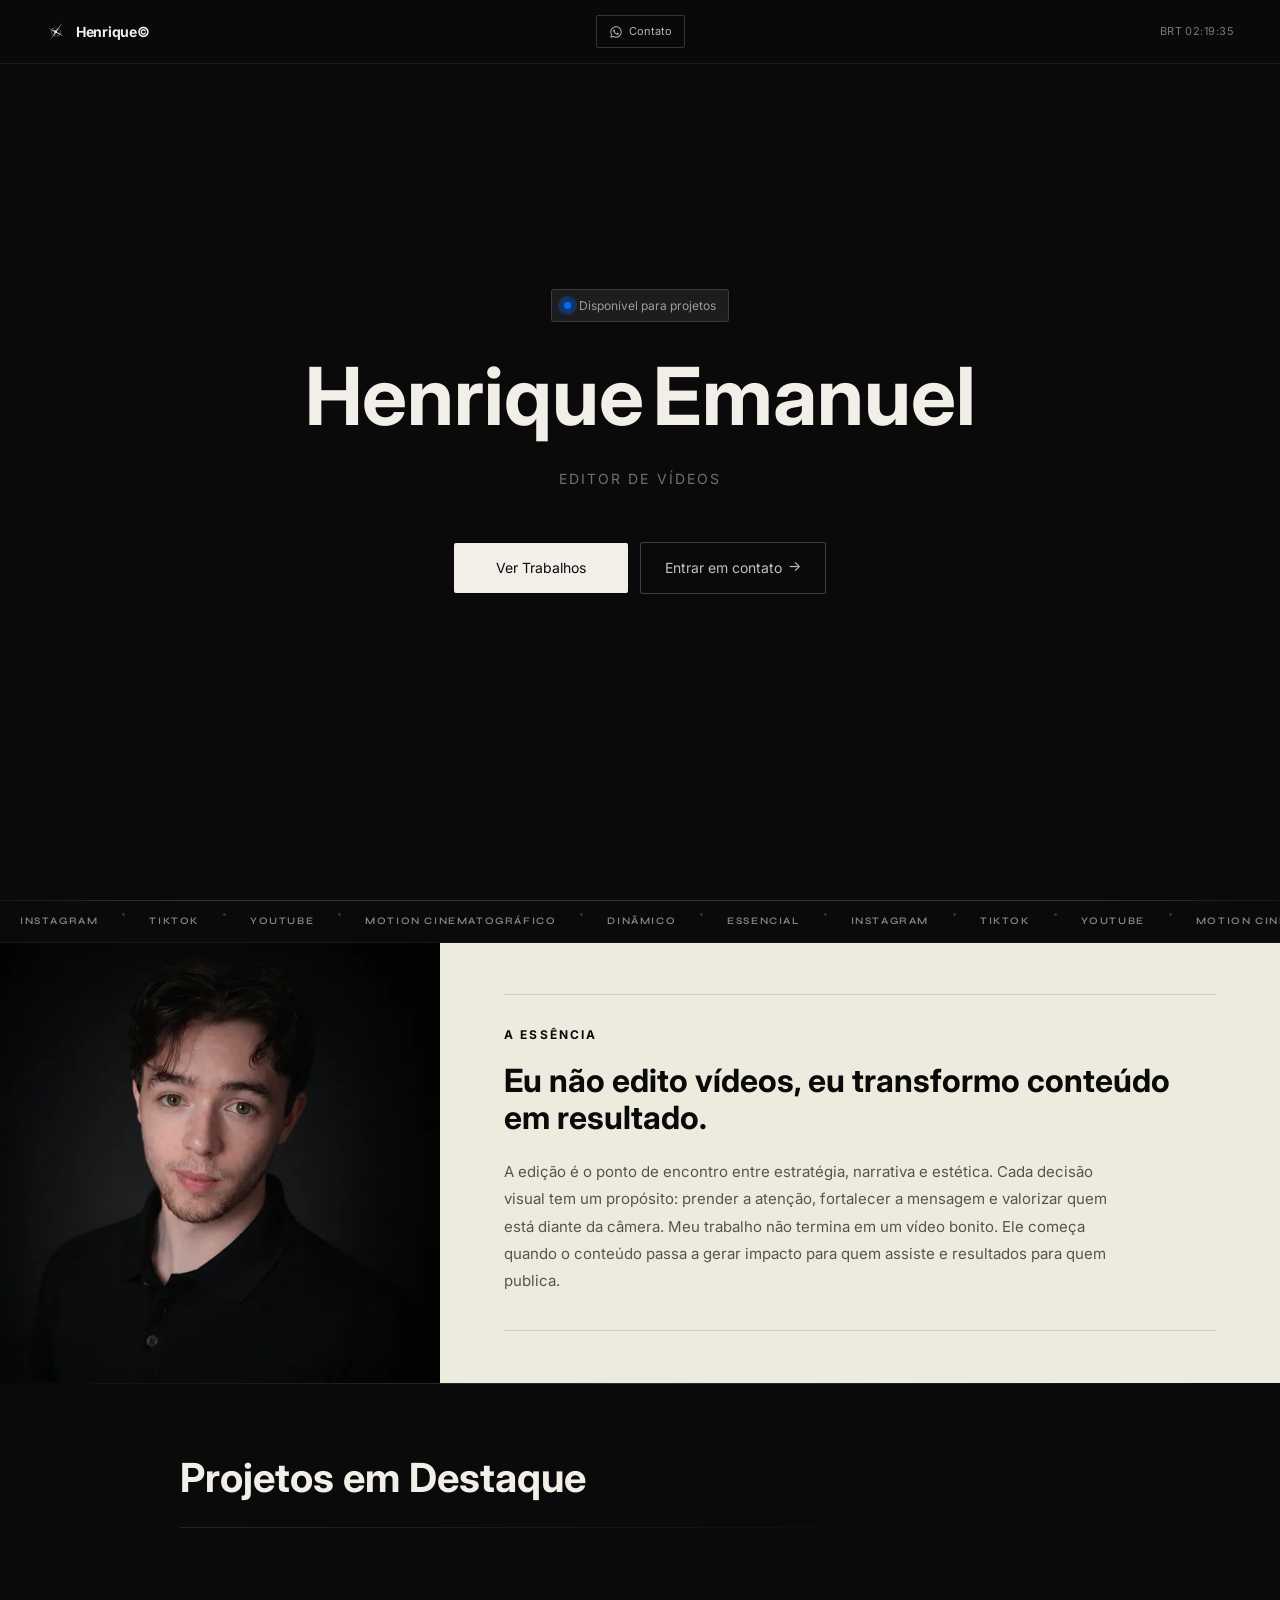
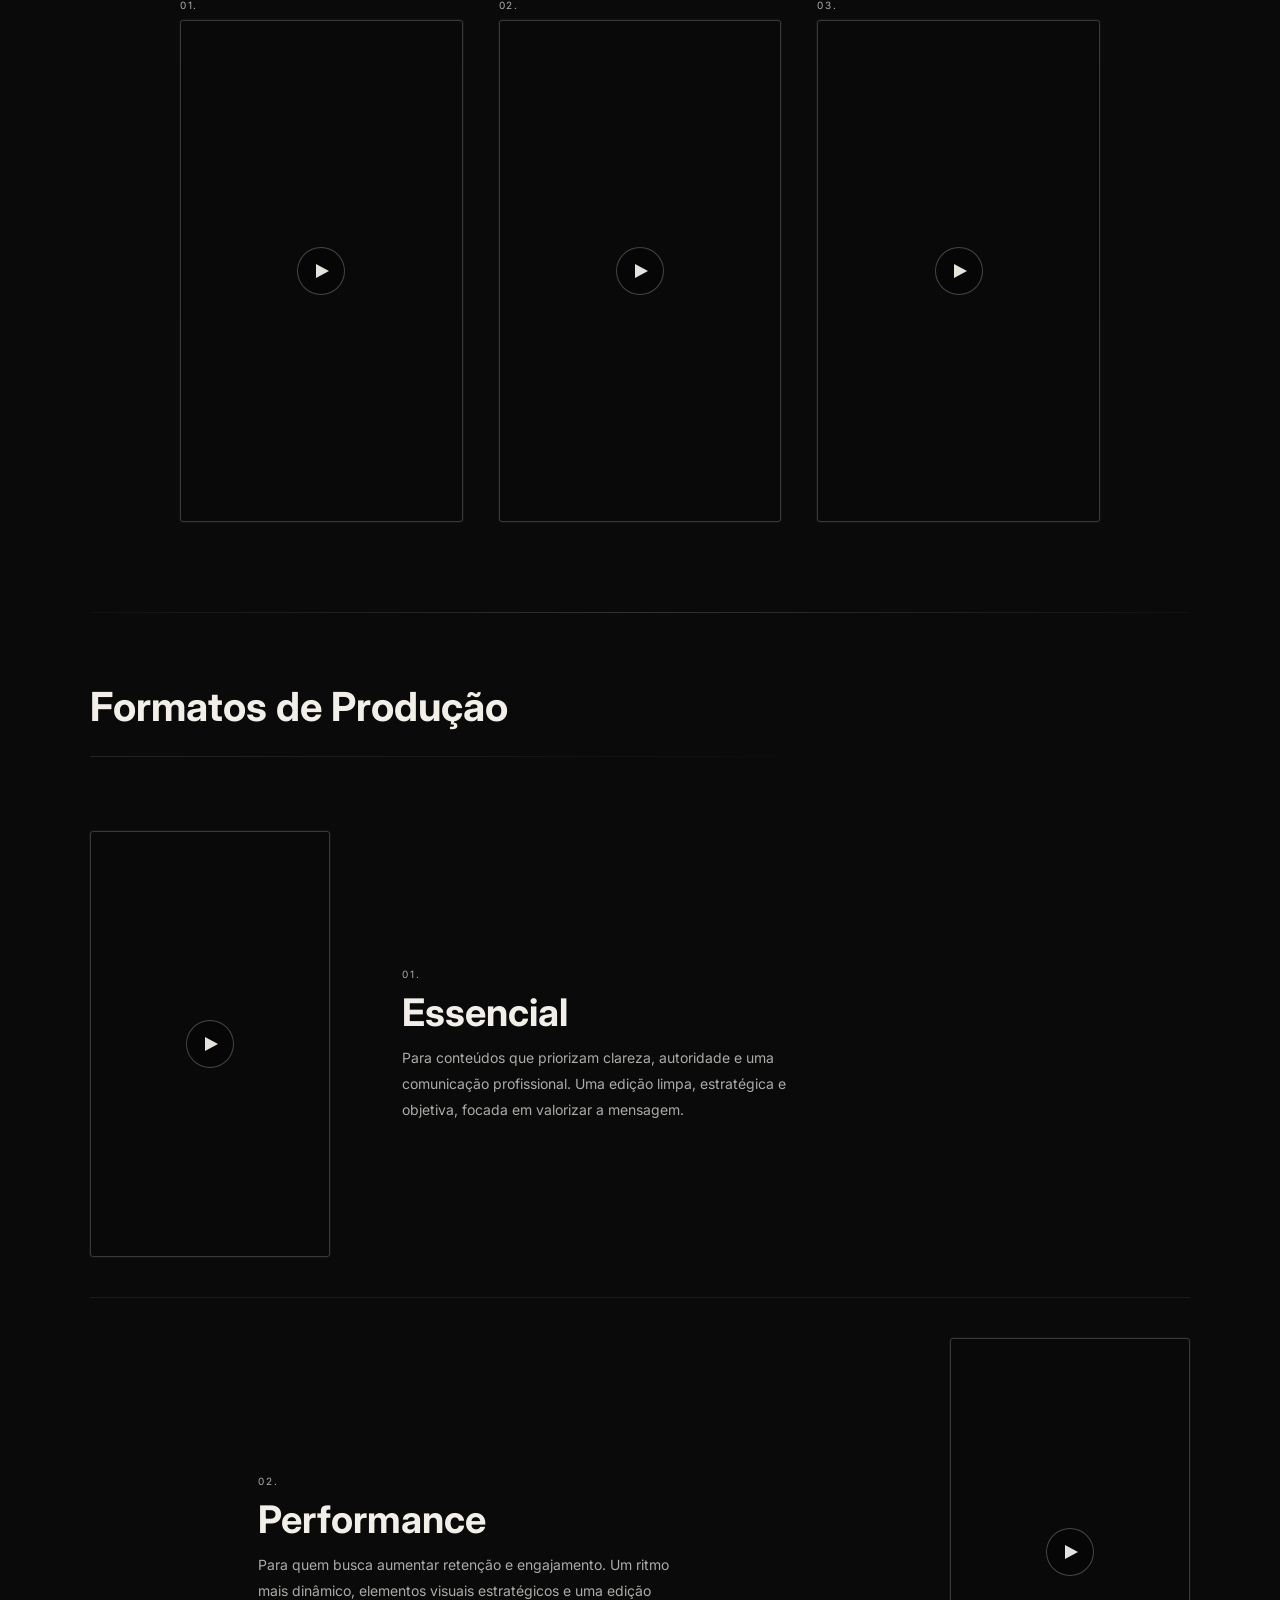
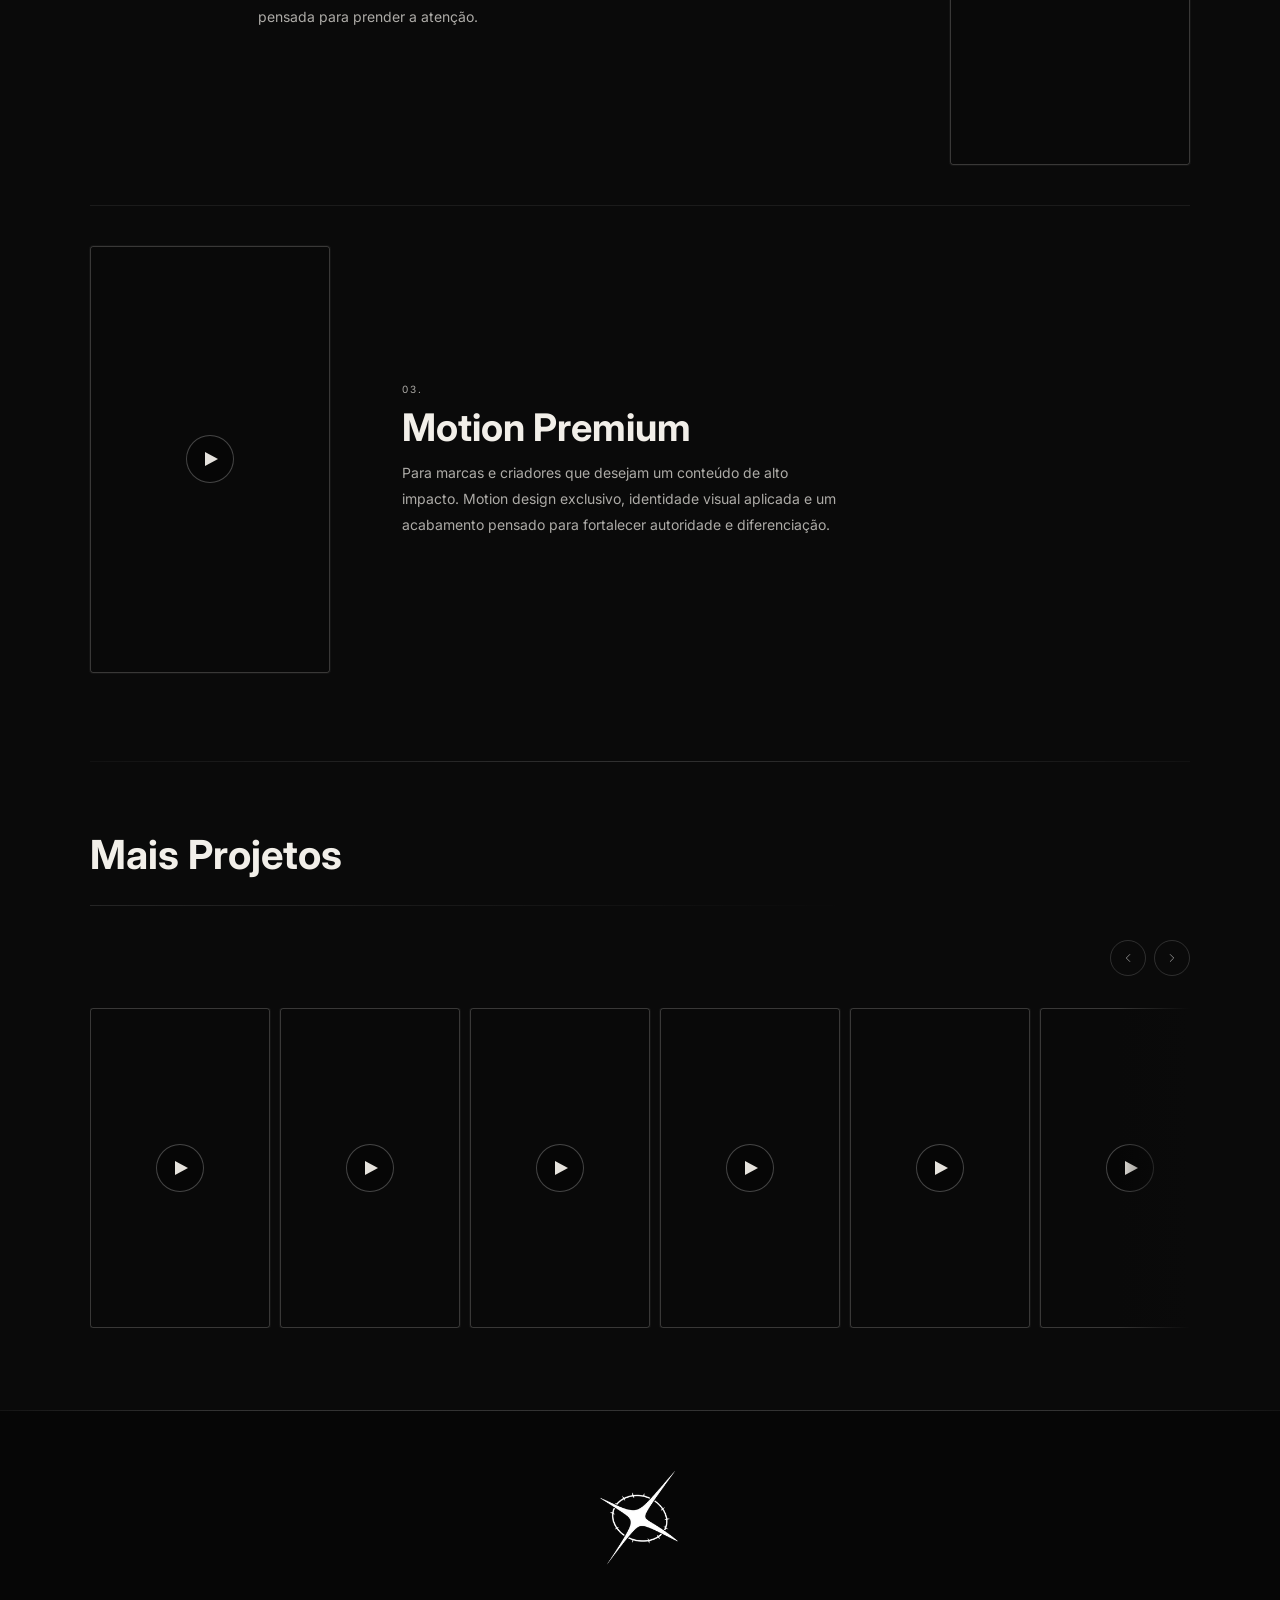
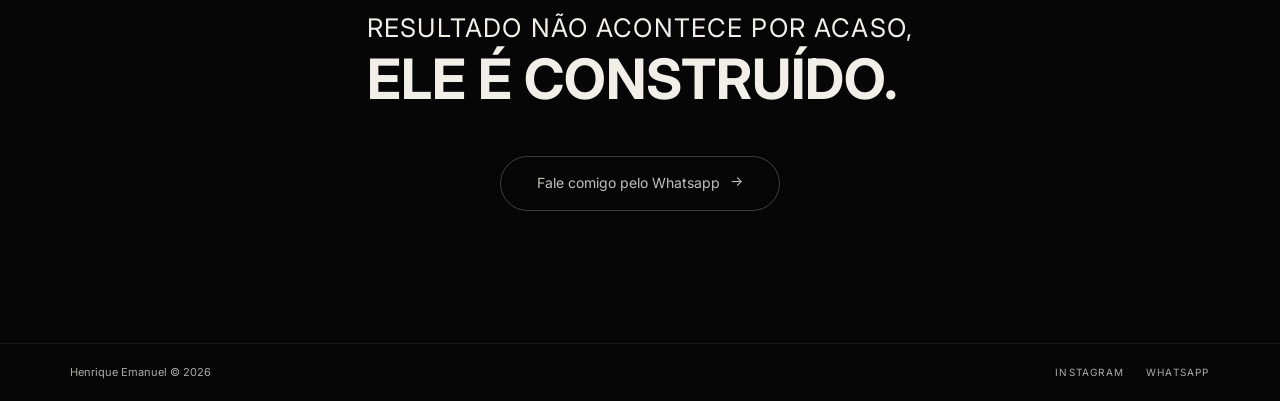
==== index.html @ c4b2e505 "Update index.html" ====
<!DOCTYPE html>
<html lang="pt-BR">
<head>
<meta charset="UTF-8">
<meta name="viewport" content="width=device-width, initial-scale=1.0">
<title>Henrique Emanuel — Editor de Vídeo</title>
<meta name="description" content="Portfólio de Henrique Emanuel, editor de vídeos. Projetos, formatos de produção e contato para edição estratégica de vídeos.">
<link rel="canonical" href="https://henriquemnl7.github.io/henriqueemanuel-/">
<meta property="og:type" content="website">
<meta property="og:title" content="Henrique Emanuel — Editor de Vídeos">
<meta property="og:description" content="Portfólio de Henrique Emanuel, editor de vídeos. Edição estratégica, narrativa e estética para transformar conteúdo em resultado.">
<meta property="og:url" content="https://henriquemnl7.github.io/henriqueemanuel-/">
<meta property="og:site_name" content="Henrique Emanuel">
<meta property="og:image" content="https://henriquemnl7.github.io/henriqueemanuel-/assets/og-image.png">
<meta property="og:image:width" content="1200">
<meta property="og:image:height" content="630">
<meta property="og:image:alt" content="Henrique Emanuel — Editor de vídeos">
<meta name="twitter:card" content="summary_large_image">
<meta name="twitter:title" content="Henrique Emanuel — Editor de Vídeos">
<meta name="twitter:description" content="Projetos, formatos de produção e contato com Henrique Emanuel, editor de vídeos.">
<meta name="twitter:image" content="https://henriquemnl7.github.io/henriqueemanuel-/assets/og-image.png">
<link rel="icon" href="assets/favicon.svg" type="image/svg+xml">
<script type="application/ld+json">
{
  "@context": "https://schema.org",
  "@type": "Person",
  "name": "Henrique Emanuel",
  "jobTitle": "Editor de vídeos",
  "url": "https://henriquemnl7.github.io/henriqueemanuel-/",
  "sameAs": ["https://www.instagram.com/henr7que.editor"],
  "knowsAbout": ["Edição de vídeo", "Vídeos para redes sociais", "Motion design"]
}
</script>
<link rel="preconnect" href="https://fonts.googleapis.com">
<link rel="preconnect" href="https://fonts.gstatic.com" crossorigin>
<link rel="preconnect" href="https://i.ytimg.com">
<link rel="preconnect" href="https://www.youtube-nocookie.com">
<link href="https://fonts.googleapis.com/css2?family=Syne:wght@400;600;700;800&family=Inter:wght@300;400;500;700&display=swap" rel="stylesheet">
<style>

/* RESET */
*, *::before, *::after { margin:0; padding:0; box-sizing:border-box; }
html { scroll-behavior:smooth; }
body {
  background: #0a0a0a;
  color: #f2efe9;
  font-family: 'Inter', sans-serif;
  font-size: 16px;
  line-height: 1.6;
  overflow-x: hidden;
  -webkit-font-smoothing: antialiased;
}

/* TOKENS */
:root {
  --black:   #0a0a0a;
  --black3:  #060606;
  --cream:   #edeade;
  --white:   #f2efe9;
  --gray:    #888880;
  --gray2:   #555550;
  --gray3:   #333330;
  --blue:    #006BFF;
  --max-w:   1100px;
  --px:      clamp(20px, 5.5vw, 80px);
  --py:      clamp(72px, 10vw, 120px);
}

/* TOPBAR */
.topbar {
  position: fixed;
  top: 0; left: 0; right: 0;
  z-index: 300;
  height: 64px;
  padding: 0 clamp(18px, 5.2vw, 46px);
  display: grid;
  grid-template-columns: minmax(0, 1fr) auto minmax(0, 1fr);
  align-items: center;
  background: rgba(10,10,10,0.88);
  backdrop-filter: blur(16px);
  -webkit-backdrop-filter: blur(16px);
  border-bottom: 0.5px solid rgba(255,255,255,0.07);
}

.topbar-logo {
  display: flex;
  align-items: center;
  grid-column: 1;
  justify-self: start;
  min-width: 0;
  gap: 10px;
  text-decoration: none;
}

.topbar-logo img {
  width: 20px; height: 20px;
  object-fit: contain;
  filter: brightness(0) invert(1);
  opacity: 0.85;
}

.topbar-name {
  font-family: 'Inter', sans-serif;
  font-weight: 700;
  font-size: 14px;
  line-height: 1;
  letter-spacing: -0.02em;
  color: #f2efe9;
}

.topbar-clock {
  font-family: 'Inter', sans-serif;
  grid-column: 3;
  justify-self: end;
  font-size: clamp(10px, 2.8vw, 11px);
  font-weight: 400;
  color: rgba(255,255,255,0.45);
  letter-spacing: 0.04em;
  white-space: nowrap;
}

.topbar-contact {
  display: flex;
  align-items: center;
  grid-column: 2;
  grid-row: 1;
  justify-self: center;
  gap: 6px;
  background: transparent;
  border: 0.5px solid rgba(255,255,255,0.18);
  border-radius: 2px;
  padding: 7px 12px;
  font-family: 'Inter', sans-serif;
  font-size: 11px;
  font-weight: 400;
  color: rgba(255,255,255,0.7);
  text-decoration: none;
  transition: border-color .2s, color .2s;
}
.topbar-contact:hover {
  border-color: rgba(255,255,255,0.45);
  color: #f2efe9;
}
.topbar-contact svg {
  width: 14px; height: 14px;
  fill: currentColor;
  flex-shrink: 0;
}

/* HERO */
.hero-sticky-wrapper {
  position: sticky;
  top: 0;
  z-index: 1;
  height: 100dvh;
  min-height: 100dvh;
  overflow: hidden;
}

.hero {
  width: 100%;
  height: 100%;
  min-height: 100dvh;
  background: var(--black);
  display: flex;
  align-items: center;
  justify-content: center;
  position: relative;
  overflow: hidden;
}

/* Foto hero — só desktop */
.hero-photo {
  position: absolute;
  top: 0; right: 0;
  width: 50%;
  height: 100%;
  object-fit: cover;
  object-position: top center;
  opacity: 0.2;
  mask-image:
    linear-gradient(to left, rgba(0,0,0,0.8) 0%, transparent 68%),
    linear-gradient(to bottom, rgba(0,0,0,1) 55%, transparent 100%);
  -webkit-mask-image:
    linear-gradient(to left, rgba(0,0,0,0.8) 0%, transparent 68%),
    linear-gradient(to bottom, rgba(0,0,0,1) 55%, transparent 100%);
  mask-composite: intersect;
  -webkit-mask-composite: destination-in;
  display: none;
}

.hero-inner {
  position: relative;
  z-index: 2;
  width: 100%;
  max-width: 900px;
  padding: 64px var(--px) clamp(56px, 9vh, 96px);
  display: flex;
  flex-direction: column;
  align-items: center;
  justify-content: center;
  text-align: center;
  transform: translateY(3vh);
}

/* Badge */
.hero-badge {
  display: inline-flex;
  align-items: center;
  justify-content: center;
  gap: 8px;
  background: rgba(255,255,255,0.08);
  border: 0.5px solid rgba(255,255,255,0.14);
  border-radius: 3px;
  padding: 6px 12px;
  font-family: 'Inter', sans-serif;
  font-size: 12px;
  font-weight: 400;
  color: rgba(255,255,255,0.56);
  letter-spacing: 0;
  margin-bottom: clamp(26px, 5.2vw, 36px);
  width: fit-content;
}

.badge-dot {
  position: relative;
  width: 7px; height: 7px;
  border-radius: 50%;
  background: var(--blue);
  box-shadow: 0 0 8px rgba(0,107,255,0.85);
  flex-shrink: 0;
}

.badge-dot::after {
  content: "";
  position: absolute;
  inset: -6px;
  border-radius: inherit;
  background: rgba(0,107,255,0.24);
  animation: badgePulse 1.8s ease-out infinite;
}

@keyframes badgePulse {
  0% { transform: scale(0.45); opacity: 0.95; }
  70% { transform: scale(1.55); opacity: 0; }
  100% { transform: scale(1.55); opacity: 0; }
}

/* Nome */
.hero-name {
  font-family: 'Inter', sans-serif;
  font-weight: 700;
  font-size: clamp(52px, 15.4vw, 92px);
  line-height: 0.93;
  letter-spacing: 0;
  word-spacing: -0.08em;
  color: #f2efe9;
  margin-bottom: clamp(24px, 4.8vw, 34px);
}

/* Cargo */
.hero-role {
  font-family: 'Inter', sans-serif;
  font-weight: 400;
  font-size: clamp(11px, 3vw, 14px);
  letter-spacing: 0.15em;
  text-transform: uppercase;
  color: rgba(255,255,255,0.42);
  margin-bottom: clamp(34px, 6.5vw, 52px);
}

/* Botões */
.hero-actions {
  display: flex;
  flex-direction: column;
  align-items: stretch;
  gap: 12px;
  width: 100%;
  max-width: 820px;
}

.btn-primary {
  display: flex;
  align-items: center;
  justify-content: center;
  background: #f2efe9;
  color: #0a0a0a;
  font-family: 'Inter', sans-serif;
  font-weight: 400;
  font-size: 14px;
  letter-spacing: 0;
  text-transform: none;
  padding: 14px 24px;
  border-radius: 2px;
  text-decoration: none;
  transition: opacity .2s;
  width: 100%;
  text-align: center;
}
.btn-primary:hover { opacity: 0.86; }

.btn-secondary {
  display: flex;
  align-items: center;
  justify-content: center;
  gap: 6px;
  background: transparent;
  color: rgba(255,255,255,0.75);
  font-family: 'Inter', sans-serif;
  font-weight: 400;
  font-size: 14px;
  letter-spacing: 0;
  text-transform: none;
  padding: 14px 24px;
  border-radius: 2px;
  border: 0.5px solid rgba(255,255,255,0.22);
  text-decoration: none;
  transition: border-color .2s, color .2s;
  width: 100%;
  text-align: center;
}
.btn-secondary:hover {
  border-color: rgba(255,255,255,0.5);
  color: #f2efe9;
}

.btn-secondary span {
  position: relative;
  top: -2px;
}

/* HERO SCROLL ANCHOR */
.hero-scroll-space {
  height: 0;
  background: var(--black);
  position: relative;
  z-index: 2;
}

/* TICKER */
.ticker-wrap {
  margin-top: 0;
  overflow: hidden;
  background: var(--black);
  border-top: 0;
  border-bottom: 0.5px solid rgba(255,255,255,0.06);
  padding: 13px 0;
  position: relative;
  z-index: 2;
}

.ticker-wrap::before {
  content: '';
  position: absolute;
  top: 0;
  left: 0;
  width: 100%;
  height: 1px;
  background: linear-gradient(
    to right,
    rgba(255,255,255,0.06),
    rgba(255,255,255,0.18) 16%,
    rgba(255,255,255,0.18) 84%,
    rgba(255,255,255,0.06)
  );
  pointer-events: none;
}

.ticker-track {
  display: flex;
  width: max-content;
  animation: ticker 26s linear infinite;
}

.ticker-item {
  font-family: 'Syne', sans-serif;
  font-size: 10px;
  font-weight: 600;
  letter-spacing: 0.16em;
  text-transform: uppercase;
  color: var(--gray);
  padding: 0 20px;
  white-space: nowrap;
}

.ticker-sep {
  display: inline-block;
  width: 3px; height: 3px;
  border-radius: 50%;
  background: var(--gray3);
  vertical-align: middle;
  margin: 0 4px;
}

@keyframes ticker {
  0%   { transform: translateX(0); }
  100% { transform: translateX(-50%); }
}

/* ESSENCIA */
.essencia {
  background: var(--cream);
  position: relative;
  z-index: 2;
  display: flex;
  flex-direction: column;
  padding-top: clamp(42px, 8vw, 68px);
}

/* Mobile: foto com padding lateral e topo */
.essencia-head {
  order: 1;
  padding: 0 clamp(24px, 6vw, 54px);
}

.essencia-photo-wrap {
  order: 2;
  padding: clamp(10px, 2.8vw, 18px) clamp(24px, 6vw, 54px) 0;
  aspect-ratio: 1.22 / 1;
  overflow: hidden;
  border-radius: 6px;
}

.essencia-photo-wrap img {
  width: 100%;
  height: 100%;
  object-fit: cover;
  object-position: top center;
  display: block;
  border-radius: 6px;
}

.essencia-text {
  order: 3;
  display: flex;
  flex-direction: column;
  padding: clamp(26px, 6vw, 42px) clamp(24px, 6vw, 54px) clamp(42px, 6vw, 68px);
}

.ess-divider {
  height: 0.5px;
  background: rgba(0,0,0,0.12);
  margin-bottom: clamp(20px, 4vw, 30px);
}

.ess-label {
  font-family: 'Inter', sans-serif;
  font-weight: 700;
  font-size: 12px;
  letter-spacing: 0.18em;
  text-transform: uppercase;
  color: var(--black);
  margin-bottom: clamp(12px, 2.4vw, 18px);
}

.ess-frase {
  font-family: 'Inter', sans-serif;
  font-weight: 700;
  font-size: clamp(17px, 4.35vw, 32px);
  line-height: 1.16;
  letter-spacing: 0;
  color: var(--black);
  margin-bottom: clamp(20px, 4vw, 30px);
  max-width: 690px;
}

.ess-frase span {
  display: inline;
  white-space: normal;
}

.ess-corpo {
  font-family: 'Inter', sans-serif;
  font-weight: 400;
  font-size: 15px;
  line-height: 1.82;
  color: #555550;
  margin-bottom: 0;
  max-width: 620px;
}

.ess-corpo + .ess-corpo {
  margin-top: 0.42em;
}

.ess-divider-bot {
  height: 0.5px;
  background: rgba(0,0,0,0.12);
  margin-top: clamp(26px, 5vw, 40px);
}

/* SECTION */
.section {
  padding: var(--py) var(--px);
  position: relative;
  z-index: 2;
}

.section-inner {
  max-width: var(--max-w);
  margin: 0 auto;
}

.sec-eyebrow {
  font-family: 'Inter', sans-serif;
  font-weight: 400;
  font-size: 10px;
  letter-spacing: 0.22em;
  text-transform: uppercase;
  color: var(--gray2);
  margin-bottom: 14px;
}

.sec-title {
  font-family: 'Syne', sans-serif;
  font-weight: 800;
  line-height: 0.96;
  letter-spacing: -0.03em;
  color: var(--white);
  font-size: clamp(36px, 7vw, 72px);
  margin-bottom: clamp(36px, 5vw, 56px);
}

/* SECTION */
.video-card {
  position: relative;
  aspect-ratio: 9/16;
  border-radius: 3px;
  overflow: hidden;
  cursor: pointer;
  background: transparent;
  display: block;
  border: 0;
  box-shadow: none;
}

.video-thumb {
  width: 100%; height: 100%;
  object-fit: cover;
  display: block;
  transition: transform 0.45s ease, opacity 0.3s ease;
}

.video-card:hover .video-thumb {
  transform: scale(1.04);
  opacity: 0.8;
}

.video-overlay {
  position: absolute;
  inset: 0;
  display: flex;
  align-items: center;
  justify-content: center;
  background: rgba(0,0,0,0.06);
  transition: background 0.3s;
}

.video-card:hover .video-overlay { background: rgba(0,0,0,0.2); }

.play-btn {
  width: 48px; height: 48px;
  border-radius: 50%;
  background: rgba(5,5,5,0.6);
  border: 0.5px solid rgba(255,255,255,0.25);
  display: flex;
  align-items: center;
  justify-content: center;
  transition: transform 0.22s, background 0.22s;
}

.video-card:hover .play-btn {
  transform: scale(1.1);
  background: rgba(5,5,5,0.9);
}

.play-tri {
  width: 0; height: 0;
  border-style: solid;
  border-width: 7px 0 7px 13px;
  border-color: transparent transparent transparent rgba(242,239,233,0.95);
  margin-left: 3px;
}

/* LIGHTBOX */
.lightbox {
  display: flex;
  position: fixed;
  inset: 0;
  background: rgba(4,4,4,0.97);
  z-index: 1000;
  align-items: center;
  justify-content: center;
  padding: clamp(52px, 8vh, 72px) 20px clamp(48px, 7vh, 64px);
  opacity: 0;
  pointer-events: none;
  overscroll-behavior: contain;
  transition: opacity 0.24s ease;
}
.lightbox.open {
  opacity: 1;
  pointer-events: auto;
}

.lb-open {
  position: fixed;
  width: 100%;
  overflow: hidden;
}

.lb-inner {
  position: relative;
  width: min(
    360px,
    calc(100vw - 40px),
    calc((100vh - 136px) * 0.5625)
  );
  max-width: 100%;
}

.lb-video {
  aspect-ratio: 9/16;
  border-radius: 3px;
  overflow: hidden;
  background: #0a0a0a;
}

.lb-video iframe {
  width: 100%; height: 100%;
  border: none; display: block;
}

.lb-close {
  position: absolute;
  top: -42px; right: 0;
  background: none; border: none;
  color: rgba(255,255,255,0.55);
  font-family: 'Syne', sans-serif;
  font-size: 10px; font-weight: 600;
  letter-spacing: 0.12em; text-transform: uppercase;
  cursor: pointer; padding: 8px 0;
  transition: color 0.2s;
}
.lb-close:hover { color: #f2efe9; }

.lb-sound {
  position: absolute;
  bottom: -38px; right: 0;
  background: none; border: none;
  color: rgba(255,255,255,0.45);
  font-family: 'Inter', sans-serif;
  font-size: 11px; font-weight: 400;
  cursor: pointer; padding: 6px 0;
  transition: color 0.2s;
}
.lb-sound:hover { color: #f2efe9; }

@media (min-width: 768px) {
  .lb-inner {
    width: min(
      420px,
      calc(100vw - 48px),
      calc((100vh - 150px) * 0.5625)
    );
  }
}

/* SECTION */
.dest-grid {
  display: flex;
  flex-direction: column;
  align-items: center;
  gap: clamp(46px, 12vw, 72px);
}

.portfolio-section {
  background: var(--black);
  padding-top: clamp(58px, 9vw, 104px);
  padding-bottom: clamp(86px, 13vw, 140px);
}

.portfolio-section .section-inner {
  max-width: min(100%, 920px);
}

.section-main-title,
.portfolio-title {
  font-family: 'Inter', sans-serif;
  font-weight: 700;
  font-size: clamp(26px, 6.6vw, 40px);
  line-height: 1.08;
  letter-spacing: 0;
  color: #f2efe9;
  margin-bottom: clamp(30px, 7vw, 50px);
}

.dest-item {
  width: min(78vw, 304px);
}

.dest-num {
  display: block;
  font-family: 'Inter', sans-serif;
  font-weight: 400;
  font-size: 10px;
  line-height: 1;
  letter-spacing: 0.16em;
  color: rgba(242,239,233,0.7);
  margin-bottom: 10px;
}

.dest-item .video-card {
  width: 100%;
}

#destaques .video-card,
#formatos .video-card,
#galeria .video-card {
  border: 0.5px solid rgba(242,239,233,0.2);
  box-shadow: 0 0 0 1px rgba(242,239,233,0.035);
}

.dest-item .video-card:focus-visible {
  outline: 1px solid rgba(242,239,233,0.72);
  outline-offset: 5px;
}

/* FORMATOS */
.fmt-list {
  display: flex;
  flex-direction: column;
}

.section-separator {
  height: 0.5px;
  background: rgba(255,255,255,0.22);
  margin-bottom: clamp(20px, 4vw, 30px);
}

#formatos {
  padding-top: clamp(48px, 8vw, 88px);
}

#formatos .section-separator {
  margin-bottom: clamp(16px, 3vw, 26px);
}

.fmt-item {
  display: flex;
  flex-direction: column;
  align-items: center;
  gap: 24px;
  padding: clamp(32px, 5vw, 56px) 0;
  border-bottom: 0.5px solid rgba(255,255,255,0.07);
}
.fmt-item:last-child { border-bottom: none; }

.fmt-vid { width: 100%; max-width: 200px; }

.fmt-info {
  width: 100%;
  max-width: 620px;
  text-align: left;
}

.fmt-num {
  font-family: 'Inter', sans-serif;
  font-weight: 400;
  font-size: 10px;
  letter-spacing: 0.18em;
  color: rgba(242,239,233,0.7);
  margin-bottom: 10px;
}

.fmt-nome {
  font-family: 'Inter', sans-serif;
  font-weight: 700;
  font-size: clamp(22px, 4.5vw, 38px);
  line-height: 1.08;
  letter-spacing: 0;
  color: #f2efe9;
  margin-bottom: 12px;
}

.fmt-desc {
  font-family: 'Inter', sans-serif;
  font-weight: 400;
  font-size: 14px;
  line-height: 1.85;
  color: rgba(242,239,233,0.7);
  max-width: 440px;
  margin: 0;
}

/* GALERIA */
.gal-header {
  display: flex;
  align-items: flex-end;
  justify-content: space-between;
  margin-bottom: clamp(24px, 3.5vw, 40px);
}

.gal-nav { display: flex; gap: 8px; }

.gal-arr {
  width: 36px; height: 36px;
  border-radius: 50%;
  border: 0.5px solid rgba(255,255,255,0.15);
  background: transparent;
  display: flex; align-items: center; justify-content: center;
  cursor: pointer;
  transition: border-color .2s, background .2s;
}
.gal-arr:hover {
  border-color: rgba(255,255,255,0.4);
  background: rgba(255,255,255,0.04);
}
.gal-arr svg {
  width: 14px; height: 14px;
  stroke: rgba(255,255,255,0.55);
  fill: none; stroke-width: 1.5;
  stroke-linecap: round; stroke-linejoin: round;
  transition: stroke .2s;
}
.gal-arr:hover svg { stroke: rgba(255,255,255,0.9); }

.gal-viewport {
  overflow-x: auto;
  overflow-y: hidden;
  position: relative;
  cursor: grab;
  scroll-snap-type: x mandatory;
  -webkit-overflow-scrolling: touch;
  scrollbar-width: none;
}
.gal-viewport::-webkit-scrollbar { display: none; }
.gal-viewport:active { cursor: grabbing; }

.gal-viewport::after {
  content: '';
  position: absolute;
  right: 0; top: 0; bottom: 0;
  width: 72px;
  background: linear-gradient(to right, transparent, var(--black));
  pointer-events: none;
  z-index: 2;
}

.gal-track {
  display: flex;
  gap: 10px;
  width: max-content;
}

.gal-card {
  flex-shrink: 0;
  width: clamp(120px, 26vw, 180px);
  scroll-snap-align: start;
}

#galeria {
  padding-bottom: clamp(46px, 7vw, 82px);
}

/* CTA FINAL */
.cta-section {
  background: var(--black3);
  padding: clamp(42px, 7vw, 110px) var(--px) clamp(86px, 11vw, 132px);
  display: flex;
  flex-direction: column;
  align-items: center;
  text-align: center;
  position: relative;
  z-index: 2;
  overflow: hidden;
  isolation: isolate;
}

.cta-section::before {
  content: '';
  width: min(100%, 820px);
  height: 0.5px;
  background: rgba(255,255,255,0.18);
  margin-bottom: clamp(38px, 7vw, 64px);
  flex-shrink: 0;
}

.cta-logo {
  width: clamp(78px, 18vw, 104px);
  height: clamp(78px, 18vw, 104px);
  object-fit: contain;
  filter: brightness(0) invert(1);
  opacity: 1;
  margin-bottom: clamp(24px, 4.5vw, 38px);
  position: relative;
  z-index: 1;
}

.cta-frase {
  position: relative;
  z-index: 1;
  width: min(100%, 860px);
  margin-bottom: clamp(38px, 5.6vw, 56px);
  display: flex;
  flex-direction: column;
  align-items: center;
  gap: clamp(6px, 1vw, 10px);
}

.cta-line1 {
  font-family: 'Inter', sans-serif;
  font-weight: 400;
  font-size: clamp(12px, 3.25vw, 31px);
  line-height: 1.2;
  letter-spacing: 0.045em;
  text-transform: uppercase;
  color: #f2efe9;
  display: block;
  max-width: 1040px;
}

.cta-line2 {
  font-family: 'Inter', sans-serif;
  font-weight: 700;
  font-size: clamp(28px, 7.1vw, 78px);
  line-height: 0.98;
  letter-spacing: 0;
  text-transform: uppercase;
  color: #f2efe9;
  display: block;
  white-space: nowrap;
}

.cta-line2 span {
  display: inline;
}

.cta-btn {
  display: inline-flex;
  align-items: center;
  gap: 10px;
  background: transparent;
  color: rgba(242,239,233,0.8);
  border: 0.5px solid rgba(255,255,255,0.22);
  border-radius: 100px;
  padding: 15px 36px;
  font-family: 'Inter', sans-serif;
  font-weight: 400;
  font-size: 14px;
  letter-spacing: 0;
  text-transform: none;
  text-decoration: none;
  position: relative; z-index: 1;
  transition: background .22s, border-color .22s, color .22s;
}

.cta-btn-arrow {
  display: inline-block;
  position: relative;
  top: -2px;
}

.cta-btn:hover {
  background: rgba(255,255,255,0.05);
  border-color: rgba(255,255,255,0.45);
  color: #f2efe9;
}


/* RODAPE */
.rodape {
  background: var(--black);
  border-top: 0.5px solid rgba(255,255,255,0.06);
  padding: 20px var(--px);
  display: flex;
  align-items: center;
  justify-content: space-between;
  flex-wrap: wrap;
  gap: 12px;
  position: relative;
  z-index: 2;
}

.rodape-nome {
  font-family: 'Inter', sans-serif;
  font-size: 11px;
  font-weight: 400;
  color: var(--gray3);
}

.rodape-links {
  display: flex;
  gap: 22px;
}

.rodape-links a {
  font-family: 'Syne', sans-serif;
  font-size: 10px;
  font-weight: 600;
  letter-spacing: 0.12em;
  text-transform: uppercase;
  color: var(--gray3);
  text-decoration: none;
  transition: color .2s;
}
.rodape-links a:hover { color: var(--white); }

/* FADE-UP */
.fade-up {
  opacity: 0;
  transform: translateY(20px);
  transition: opacity 0.65s ease, transform 0.65s ease;
}
.fade-up.visible { opacity: 1; transform: translateY(0); }

/* ENTRADA INICIAL */
.page-loading .hero-badge,
.page-loading .hero-name,
.page-loading .hero-role,
.page-loading .hero-actions {
  opacity: 0;
  transform: translateY(24px);
}

.page-ready .hero-badge,
.page-ready .hero-name,
.page-ready .hero-role,
.page-ready .hero-actions {
  opacity: 1;
  transform: translateY(0);
  transition:
    opacity 0.9s cubic-bezier(0.22, 1, 0.36, 1),
    transform 0.9s cubic-bezier(0.22, 1, 0.36, 1);
}

.page-ready .hero-badge { transition-delay: 0s; }
.page-ready .hero-name { transition-delay: 0.12s; }
.page-ready .hero-role { transition-delay: 0.24s; }
.page-ready .hero-actions { transition-delay: 0.36s; }

.intro-playing.page-ready .hero-badge,
.intro-playing.page-ready .hero-name,
.intro-playing.page-ready .hero-role,
.intro-playing.page-ready .hero-actions {
  animation: introRise 0.9s cubic-bezier(0.22, 1, 0.36, 1) both;
}

.intro-playing.page-ready .hero-badge { animation-delay: 0s; }
.intro-playing.page-ready .hero-name { animation-delay: 0.12s; }
.intro-playing.page-ready .hero-role { animation-delay: 0.24s; }
.intro-playing.page-ready .hero-actions { animation-delay: 0.36s; }

@keyframes introRise {
  from {
    opacity: 0;
    transform: translateY(24px);
  }

  to {
    opacity: 1;
    transform: translateY(0);
  }
}

@media (prefers-reduced-motion: reduce) {
  .fade-up,
  .page-loading .hero-badge,
  .page-loading .hero-name,
  .page-loading .hero-role,
  .page-loading .hero-actions,
  .page-ready .hero-badge,
  .page-ready .hero-name,
  .page-ready .hero-role,
  .page-ready .hero-actions {
    animation: none;
    opacity: 1;
    transform: none;
    transition: none;
  }
}

/* SECTION */
@media (min-width: 768px) {
  /* Hero */
  .hero-photo { display: block; }
  .hero { align-items: flex-end; }
  .hero-inner {
    align-items: flex-start;
    text-align: left;
    max-width: var(--max-w);
    padding: 52px var(--px) clamp(64px, 12vh, 120px);
    transform: none;
  }
  .hero-actions { flex-direction: row; }
  .btn-primary, .btn-secondary { width: auto; }

  /* Essência 50/50 */
  .essencia {
    display: grid;
    grid-template-columns: 420px 1fr;
    grid-template-rows: auto 1fr;
    align-items: stretch;
    min-height: 600px;
    padding-top: 0;
  }

  .essencia-head {
    grid-column: 2;
    grid-row: 1;
    padding: clamp(48px, 6vw, 72px) clamp(44px, 5vw, 68px) 0;
  }

  .essencia-photo-wrap {
    padding: 0;
    grid-column: 1;
    grid-row: 1 / span 2;
    height: 100%;
    aspect-ratio: unset;
    border-radius: 0;
  }

  .essencia-photo-wrap img {
    width: 100%;
    height: 100%;
    aspect-ratio: unset;
    object-fit: cover;
    border-radius: 0;
  }

  .essencia-text {
    grid-column: 2;
    grid-row: 2;
    display: flex;
    flex-direction: column;
    justify-content: start;
    padding: clamp(24px, 3vw, 36px) clamp(44px, 5vw, 68px) clamp(48px, 6vw, 72px);
  }

  /* Destaques */
  .dest-grid {
    display: grid;
    grid-template-columns: repeat(3, 1fr);
    align-items: start;
    gap: clamp(24px, 3vw, 36px);
  }
  .dest-item {
    width: 100%;
  }

  /* Formatos */
  .fmt-item {
    flex-direction: row;
    align-items: center;
    gap: clamp(40px, 6vw, 72px);
  }
  .fmt-item.rev { flex-direction: row-reverse; }
  .fmt-vid {
    width: clamp(160px, 20vw, 240px);
    max-width: none;
    flex-shrink: 0;
  }
  .fmt-info { text-align: left; }
  .fmt-desc { margin: 0; }
}

@media (min-width: 1024px) {
  .essencia { grid-template-columns: 460px 1fr; }
}


/* SECTION */
.hero-photo { display: none !important; }

@media (min-width: 768px) {
  .hero {
    justify-content: center !important;
    align-items: center !important;
  }

  .hero-inner {
    max-width: min(100%, 1280px) !important;
    align-items: center !important;
    text-align: center !important;
    margin: 0 auto !important;
    padding: 64px var(--px) clamp(56px, 9vh, 96px) !important;
    transform: none !important;
  }

  .hero-name {
    font-size: clamp(66px, 6.25vw, 112px) !important;
    line-height: 0.95 !important;
    letter-spacing: 0 !important;
    word-spacing: -0.1em !important;
    white-space: nowrap !important;
  }

  .hero-name br { display: none !important; }
  .hero-role { text-align: center !important; }

  .hero-actions {
    flex-direction: row !important;
    justify-content: center !important;
    align-items: center !important;
    width: auto !important;
    max-width: none !important;
  }

  .btn-primary,
  .btn-secondary {
    width: auto !important;
    min-width: 174px;
  }

  .essencia {
    min-height: auto !important;
    grid-template-columns: 440px 1fr !important;
  }

  .essencia-head {
    padding: clamp(34px, 4vw, 52px) clamp(40px, 5vw, 64px) 0 !important;
  }

  .essencia-text {
    padding: clamp(10px, 1.4vw, 18px) clamp(40px, 5vw, 64px) clamp(38px, 4vw, 58px) !important;
    justify-content: flex-start !important;
  }

  .ess-label {
    margin-bottom: 0 !important;
  }

  .ess-frase { margin-bottom: clamp(16px, 2vw, 22px) !important; }
  .ess-divider-bot { margin-top: clamp(24px, 3vw, 36px) !important; }
}

@media (max-width: 767px) {
  .cta-line1 { font-size: clamp(11px, 3.05vw, 14px) !important; }
  .cta-line2 { font-size: clamp(30px, 8.7vw, 40px) !important; }
}

/* SISTEMA VISUAL FINAL */
.section-switch-line {
  width: 100%;
  height: 1px;
  background: linear-gradient(
    to right,
    rgba(255,255,255,0.03),
    rgba(255,255,255,0.16),
    rgba(255,255,255,0.03)
  );
  margin-bottom: clamp(40px, 5.4vw, 72px) !important;
  flex-shrink: 0;
}

.section-title-line {
  width: min(100%, 760px);
  height: 1px;
  margin-top: clamp(20px, 2.4vw, 28px) !important;
  background: linear-gradient(
    to right,
    rgba(255,255,255,0.11),
    rgba(255,255,255,0.055),
    rgba(255,255,255,0)
  );
}

.section-heading-block {
  margin-bottom: clamp(44px, 5.8vw, 72px) !important;
}

.section-heading-block .section-main-title,
.section-heading-block .portfolio-title {
  margin-bottom: 0;
}

.section-boundary {
  background: var(--black);
  padding: 0 var(--px);
}

.section-boundary .section-inner {
  max-width: var(--max-w);
}

.section-boundary .section-switch-line {
  margin-bottom: 0 !important;
}

.portfolio-section {
  padding-top: clamp(42px, 5.6vw, 76px) !important;
  padding-bottom: clamp(58px, 7vw, 90px) !important;
  background: var(--black) !important;
}

#formatos,
#galeria {
  padding-top: clamp(42px, 5.6vw, 76px) !important;
  background: var(--black) !important;
}

#formatos {
  padding-bottom: clamp(42px, 5vw, 64px) !important;
}

#formatos .section-heading-block {
  margin-bottom: clamp(30px, 4.2vw, 50px) !important;
}

#formatos .fmt-item {
  padding-top: clamp(24px, 3.8vw, 40px) !important;
  padding-bottom: clamp(24px, 3.8vw, 40px) !important;
}

#formatos .fmt-item:first-child {
  padding-top: clamp(10px, 2vw, 24px) !important;
}

#formatos .fmt-item:last-child {
  padding-bottom: clamp(10px, 2vw, 24px) !important;
}

#galeria {
  padding-bottom: clamp(62px, 6.4vw, 92px) !important;
  background: var(--black) !important;
  position: relative;
  z-index: 3;
  overflow: hidden;
}

.gal-title-block {
  flex: 1;
  min-width: 0;
}

.gal-header {
  margin-bottom: clamp(70px, 8vw, 112px) !important;
}

.gal-nav {
  align-self: flex-end;
  margin-bottom: clamp(14px, 2vw, 22px);
  transform: translateY(calc(100% + clamp(30px, 4.8vw, 56px)));
  position: relative;
  z-index: 4;
}

.gal-title-block .section-title-line {
  width: min(100%, 760px);
}

.cta-switch-wrap {
  background: var(--black3);
  padding: 0;
  position: relative;
  z-index: 3;
}

.cta-switch-wrap .section-switch-line {
  display: block;
  width: 100%;
  max-width: none;
  height: 1px;
  margin: 0 !important;
  opacity: 1;
  background: linear-gradient(
    to right,
    rgba(255,255,255,0.06),
    rgba(255,255,255,0.18) 16%,
    rgba(255,255,255,0.18) 84%,
    rgba(255,255,255,0.06)
  );
}

.cta-section {
  padding-top: clamp(30px, 4.2vw, 52px) !important;
  background: var(--black3);
}

.hero,
.ticker-wrap,
.section-boundary {
  background: var(--black);
}

.rodape {
  background: var(--black3);
}

.essencia {
  background: var(--cream);
}

.cta-section::before {
  display: none;
}

.cta-logo {
  width: clamp(88px, 14vw, 112px);
  height: clamp(88px, 14vw, 112px);
}

.cta-frase {
  width: max-content !important;
  max-width: calc(100vw - (var(--px) * 2)) !important;
  margin-bottom: clamp(34px, 5vw, 50px) !important;
  display: inline-grid !important;
  justify-items: stretch !important;
  align-items: start !important;
  gap: clamp(4px, 0.8vw, 8px) !important;
  text-align: left !important;
}

.cta-line1 {
  font-size: clamp(12px, 2vw, 29px) !important;
  white-space: nowrap !important;
  width: 100% !important;
  text-align: justify !important;
  text-align-last: justify !important;
}

.cta-line2 {
  font-size: clamp(28px, 4.35vw, 62px) !important;
  white-space: nowrap !important;
  width: 100% !important;
  text-align: left !important;
}

.rodape-nome,
.rodape-links a {
  font-family: 'Inter', sans-serif;
  font-weight: 400;
  color: rgba(242,239,233,0.7);
}

@media (max-width: 767px) {
  .hero-name {
    display: flex !important;
    flex-direction: column;
    align-items: flex-start;
    width: max-content !important;
    max-width: calc(100vw - (var(--px) * 2)) !important;
    margin-left: auto;
    margin-right: auto;
    text-align: left !important;
  }

  .hero-name-line {
    display: block;
    width: max-content;
    transform-origin: left center;
  }

  .hero-name-line-top {
    letter-spacing: 0;
    transform: scaleX(var(--hero-name-top-scale, 1));
  }

  .hero-name-line-bottom {
    letter-spacing: 0;
    transform: scaleX(var(--hero-name-bottom-scale, 1));
  }

  .hero-name br { display: none !important; }

  .section-title-line,
  .section-switch-line {
    width: 100%;
  }

  .section-switch-line {
    margin-bottom: clamp(32px, 9vw, 46px) !important;
  }

  .cta-switch-wrap .section-switch-line {
    margin-bottom: 0 !important;
  }

  .section-heading-block {
    margin-bottom: clamp(38px, 10vw, 56px) !important;
  }

  .gal-header {
    margin-bottom: clamp(52px, 14vw, 74px) !important;
  }

  .cta-line1 {
    font-size: clamp(10.5px, 2.9vw, 13px) !important;
  }

  .cta-line2 {
    font-size: clamp(27px, 7vw, 29px) !important;
  }
}
</style>
</head>
<body class="page-loading">

<!-- TOPBAR -->
<header class="topbar">
  <a href="#" class="topbar-logo">
    <img src="assets/logo-symbol.webp" alt="Henrique Emanuel" width="64" height="64" decoding="async" fetchpriority="high">
    <span class="topbar-name">Henrique©</span>
  </a>
  <span class="topbar-clock" id="relogio"></span>
  <a href="https://wa.me/5583996275255" target="_blank" rel="noopener" class="topbar-contact">
    <svg viewBox="0 0 32 32" aria-hidden="true"><path d="M16.04 3C8.86 3 3.03 8.83 3.03 16c0 2.29.6 4.52 1.74 6.48L3 29l6.7-1.76A12.94 12.94 0 0 0 16.04 29C23.21 29 29 23.17 29 16S23.21 3 16.04 3Zm0 23.78c-2.04 0-4.03-.55-5.76-1.6l-.41-.24-3.98 1.04 1.06-3.87-.27-.43A10.74 10.74 0 0 1 5.25 16c0-5.95 4.84-10.78 10.79-10.78 5.94 0 10.76 4.83 10.76 10.78 0 5.94-4.82 10.78-10.76 10.78Zm5.9-8.07c-.32-.16-1.9-.94-2.2-1.05-.29-.11-.51-.16-.72.16-.21.32-.83 1.05-1.02 1.27-.19.21-.38.24-.7.08-.32-.16-1.37-.51-2.61-1.62-.96-.86-1.61-1.93-1.8-2.25-.19-.32-.02-.5.14-.66.15-.15.32-.38.48-.56.16-.19.21-.32.32-.54.11-.21.05-.4-.03-.56-.08-.16-.72-1.74-.99-2.39-.26-.62-.53-.54-.72-.55h-.62c-.21 0-.56.08-.86.4-.29.32-1.13 1.11-1.13 2.7s1.16 3.13 1.32 3.34c.16.21 2.28 3.48 5.52 4.88.77.33 1.37.53 1.84.68.77.24 1.48.21 2.04.13.62-.09 1.9-.78 2.17-1.53.27-.75.27-1.4.19-1.53-.08-.13-.29-.21-.61-.37Z"/></svg>
    Contato
  </a>
</header>

<!-- HERO -->
<div class="hero-sticky-wrapper">
  <section class="hero" id="home">
    <div class="hero-inner">
      <div class="hero-badge">
        <span class="badge-dot"></span>
        Disponível para projetos
      </div>
      <h1 class="hero-name"><span class="hero-name-line hero-name-line-top">Henrique</span> <br><span class="hero-name-line hero-name-line-bottom">Emanuel</span></h1>
      <p class="hero-role">Editor de vídeos</p>
      <div class="hero-actions">
        <a href="#destaques" class="btn-primary" data-scroll-target="destaques">Ver Trabalhos</a>
        <a href="https://wa.me/5583996275255" target="_blank" rel="noopener" class="btn-secondary">Entrar em contato <span aria-hidden="true">→</span></a>
      </div>
    </div>
  </section>
</div>

<!-- Âncora da transição do hero -->
<div class="hero-scroll-space"></div>

<!-- TICKER -->
<div class="ticker-wrap" aria-hidden="true">
  <div class="ticker-track">
    <span class="ticker-item">Instagram</span><span class="ticker-sep"></span>
    <span class="ticker-item">TikTok</span><span class="ticker-sep"></span>
    <span class="ticker-item">YouTube</span><span class="ticker-sep"></span>
    <span class="ticker-item">Motion Cinematográfico</span><span class="ticker-sep"></span>
    <span class="ticker-item">Dinâmico</span><span class="ticker-sep"></span>
    <span class="ticker-item">Essencial</span><span class="ticker-sep"></span>
    <span class="ticker-item">Instagram</span><span class="ticker-sep"></span>
    <span class="ticker-item">TikTok</span><span class="ticker-sep"></span>
    <span class="ticker-item">YouTube</span><span class="ticker-sep"></span>
    <span class="ticker-item">Motion Cinematográfico</span><span class="ticker-sep"></span>
    <span class="ticker-item">Dinâmico</span><span class="ticker-sep"></span>
    <span class="ticker-item">Essencial</span><span class="ticker-sep"></span>
  </div>
</div>

<!-- ESSENCIA -->
<section class="essencia" id="essencia">
  <div class="essencia-head fade-up">
    <div class="ess-divider"></div>
    <p class="ess-label">A Essência</p>
  </div>
  <div class="essencia-photo-wrap">
    <img src="assets/essencia-photo.webp" srcset="assets/essencia-photo.webp 600w, assets/essencia-photo-2x.webp 1024w" sizes="(min-width: 768px) 440px, calc(100vw - 48px)" alt="Henrique Emanuel" width="600" height="600" loading="lazy" decoding="async">
  </div>
  <div class="essencia-text fade-up">
    <h2 class="ess-frase">Eu não edito vídeos, eu transformo conteúdo em resultado.</h2>
    <p class="ess-corpo">A edição é o ponto de encontro entre estratégia, narrativa e estética. Cada decisão visual tem um propósito: prender a atenção, fortalecer a mensagem e valorizar quem está diante da câmera. Meu trabalho não termina em um vídeo bonito. Ele começa quando o conteúdo passa a gerar impacto para quem assiste e resultados para quem publica.</p>
    <div class="ess-divider-bot"></div>
  </div>
</section>

<!-- PROJETOS EM DESTAQUE -->
<div class="section-boundary">
  <div class="section-inner">
    <div class="section-switch-line"></div>
  </div>
</div>

<section class="section portfolio-section" id="destaques">
  <div class="section-inner">
    <div class="section-heading-block fade-up">
      <h2 class="portfolio-title">Projetos em Destaque</h2>
      <div class="section-title-line"></div>
    </div>
    <div class="dest-grid fade-up">
      <div class="dest-item">
        <span class="dest-num">01.</span>
        <div class="video-card" role="button" tabindex="0" aria-label="Abrir projeto 01 em vídeo" onclick="openLB('8oZH0v3rQjw', event)" onkeydown="handleVideoKey(event, '8oZH0v3rQjw')">
          <img class="video-thumb" src="https://i.ytimg.com/vi/8oZH0v3rQjw/maxresdefault.jpg" onerror="this.src='https://i.ytimg.com/vi/8oZH0v3rQjw/sddefault.jpg'" alt="Prévia do projeto 01" width="1280" height="720" loading="lazy" decoding="async">
          <div class="video-overlay"><div class="play-btn"><div class="play-tri"></div></div></div>
        </div>
      </div>
      <div class="dest-item">
        <span class="dest-num">02.</span>
        <div class="video-card" role="button" tabindex="0" aria-label="Abrir projeto 02 em vídeo" onclick="openLB('Jx8c4pd15aw', event)" onkeydown="handleVideoKey(event, 'Jx8c4pd15aw')">
          <img class="video-thumb" src="https://i.ytimg.com/vi/Jx8c4pd15aw/maxresdefault.jpg" onerror="this.src='https://i.ytimg.com/vi/Jx8c4pd15aw/sddefault.jpg'" alt="Prévia do projeto 02" width="1280" height="720" loading="lazy" decoding="async">
          <div class="video-overlay"><div class="play-btn"><div class="play-tri"></div></div></div>
        </div>
      </div>
      <div class="dest-item">
        <span class="dest-num">03.</span>
        <div class="video-card" role="button" tabindex="0" aria-label="Abrir projeto 03 em vídeo" onclick="openLB('U2gpxNM4YOU', event)" onkeydown="handleVideoKey(event, 'U2gpxNM4YOU')">
          <img class="video-thumb" src="https://i.ytimg.com/vi/U2gpxNM4YOU/maxresdefault.jpg" onerror="this.src='https://i.ytimg.com/vi/U2gpxNM4YOU/sddefault.jpg'" alt="Prévia do projeto 03" width="1280" height="720" loading="lazy" decoding="async">
          <div class="video-overlay"><div class="play-btn"><div class="play-tri"></div></div></div>
        </div>
      </div>
    </div>
  </div>
</section>

<!-- FORMATOS DE PRODUCAO -->
<div class="section-boundary">
  <div class="section-inner">
    <div class="section-switch-line"></div>
  </div>
</div>

<section class="section" style="background:var(--black);" id="formatos">
  <div class="section-inner">
    <div class="section-heading-block fade-up">
      <h2 class="section-main-title">Formatos de Produção</h2>
      <div class="section-title-line"></div>
    </div>
    <div class="fmt-list">

      <div class="fmt-item fade-up">
        <div class="fmt-vid">
          <div class="video-card" role="button" tabindex="0" aria-label="Abrir vídeo do formato Essencial" onclick="openLB('PiMoutAdB0M', event)" onkeydown="handleVideoKey(event, 'PiMoutAdB0M')">
            <img class="video-thumb" src="https://i.ytimg.com/vi/PiMoutAdB0M/maxresdefault.jpg" onerror="this.src='https://i.ytimg.com/vi/PiMoutAdB0M/sddefault.jpg'" alt="Prévia do formato Essencial" width="1280" height="720" loading="lazy" decoding="async">
            <div class="video-overlay"><div class="play-btn"><div class="play-tri"></div></div></div>
          </div>
        </div>
        <div class="fmt-info">
          <p class="fmt-num">01.</p>
          <h3 class="fmt-nome">Essencial</h3>
          <p class="fmt-desc">Para conteúdos que priorizam clareza, autoridade e uma comunicação profissional. Uma edição limpa, estratégica e objetiva, focada em valorizar a mensagem.</p>
        </div>
      </div>

      <div class="fmt-item rev fade-up">
        <div class="fmt-vid">
          <div class="video-card" role="button" tabindex="0" aria-label="Abrir vídeo do formato Performance" onclick="openLB('PXCs0-Wpswo', event)" onkeydown="handleVideoKey(event, 'PXCs0-Wpswo')">
            <img class="video-thumb" src="https://i.ytimg.com/vi/PXCs0-Wpswo/maxresdefault.jpg" onerror="this.src='https://i.ytimg.com/vi/PXCs0-Wpswo/sddefault.jpg'" alt="Prévia do formato Performance" width="1280" height="720" loading="lazy" decoding="async">
            <div class="video-overlay"><div class="play-btn"><div class="play-tri"></div></div></div>
          </div>
        </div>
        <div class="fmt-info">
          <p class="fmt-num">02.</p>
          <h3 class="fmt-nome">Performance</h3>
          <p class="fmt-desc">Para quem busca aumentar retenção e engajamento. Um ritmo mais dinâmico, elementos visuais estratégicos e uma edição pensada para prender a atenção.</p>
        </div>
      </div>

      <div class="fmt-item fade-up">
        <div class="fmt-vid">
          <div class="video-card" role="button" tabindex="0" aria-label="Abrir vídeo do formato Motion Premium" onclick="openLB('532dEVO9svA', event)" onkeydown="handleVideoKey(event, '532dEVO9svA')">
            <img class="video-thumb" src="https://i.ytimg.com/vi/532dEVO9svA/maxresdefault.jpg" onerror="this.src='https://i.ytimg.com/vi/532dEVO9svA/sddefault.jpg'" alt="Prévia do formato Motion Premium" width="1280" height="720" loading="lazy" decoding="async">
            <div class="video-overlay"><div class="play-btn"><div class="play-tri"></div></div></div>
          </div>
        </div>
        <div class="fmt-info">
          <p class="fmt-num">03.</p>
          <h3 class="fmt-nome">Motion Premium</h3>
          <p class="fmt-desc">Para marcas e criadores que desejam um conteúdo de alto impacto. Motion design exclusivo, identidade visual aplicada e um acabamento pensado para fortalecer autoridade e diferenciação.</p>
        </div>
      </div>

    </div>
  </div>
</section>

<!-- MAIS PROJETOS -->
<div class="section-boundary">
  <div class="section-inner">
    <div class="section-switch-line"></div>
  </div>
</div>

<section class="section" style="background:var(--black);" id="galeria">
  <div class="section-inner">
    <div class="gal-header fade-up">
      <div class="gal-title-block">
        <h2 class="section-main-title" style="margin-bottom:0;">Mais Projetos</h2>
        <div class="section-title-line"></div>
      </div>
      <div class="gal-nav">
        <button class="gal-arr" id="arrL" onclick="slideGal(-1)" aria-label="Anterior">
          <svg viewBox="0 0 24 24"><polyline points="15 18 9 12 15 6"></polyline></svg>
        </button>
        <button class="gal-arr" id="arrR" onclick="slideGal(1)" aria-label="Próximo">
          <svg viewBox="0 0 24 24"><polyline points="9 18 15 12 9 6"></polyline></svg>
        </button>
      </div>
    </div>
    <div class="gal-viewport" id="galVp">
      <div class="gal-track" id="galTk">
        <div class="gal-card"><div class="video-card" role="button" tabindex="0" aria-label="Abrir projeto adicional 01 em vídeo" onclick="openLB('8oZH0v3rQjw', event)" onkeydown="handleVideoKey(event, '8oZH0v3rQjw')"><img class="video-thumb" src="https://i.ytimg.com/vi/8oZH0v3rQjw/maxresdefault.jpg" onerror="this.src='https://i.ytimg.com/vi/8oZH0v3rQjw/sddefault.jpg'" alt="Prévia de projeto adicional 01" width="1280" height="720" loading="lazy" decoding="async"><div class="video-overlay"><div class="play-btn"><div class="play-tri"></div></div></div></div></div>
        <div class="gal-card"><div class="video-card" role="button" tabindex="0" aria-label="Abrir projeto adicional 02 em vídeo" onclick="openLB('Jx8c4pd15aw', event)" onkeydown="handleVideoKey(event, 'Jx8c4pd15aw')"><img class="video-thumb" src="https://i.ytimg.com/vi/Jx8c4pd15aw/maxresdefault.jpg" onerror="this.src='https://i.ytimg.com/vi/Jx8c4pd15aw/sddefault.jpg'" alt="Prévia de projeto adicional 02" width="1280" height="720" loading="lazy" decoding="async"><div class="video-overlay"><div class="play-btn"><div class="play-tri"></div></div></div></div></div>
        <div class="gal-card"><div class="video-card" role="button" tabindex="0" aria-label="Abrir projeto adicional 03 em vídeo" onclick="openLB('U2gpxNM4YOU', event)" onkeydown="handleVideoKey(event, 'U2gpxNM4YOU')"><img class="video-thumb" src="https://i.ytimg.com/vi/U2gpxNM4YOU/maxresdefault.jpg" onerror="this.src='https://i.ytimg.com/vi/U2gpxNM4YOU/sddefault.jpg'" alt="Prévia de projeto adicional 03" width="1280" height="720" loading="lazy" decoding="async"><div class="video-overlay"><div class="play-btn"><div class="play-tri"></div></div></div></div></div>
        <div class="gal-card"><div class="video-card" role="button" tabindex="0" aria-label="Abrir projeto adicional 04 em vídeo" onclick="openLB('PiMoutAdB0M', event)" onkeydown="handleVideoKey(event, 'PiMoutAdB0M')"><img class="video-thumb" src="https://i.ytimg.com/vi/PiMoutAdB0M/maxresdefault.jpg" onerror="this.src='https://i.ytimg.com/vi/PiMoutAdB0M/sddefault.jpg'" alt="Prévia de projeto adicional 04" width="1280" height="720" loading="lazy" decoding="async"><div class="video-overlay"><div class="play-btn"><div class="play-tri"></div></div></div></div></div>
        <div class="gal-card"><div class="video-card" role="button" tabindex="0" aria-label="Abrir projeto adicional 05 em vídeo" onclick="openLB('PXCs0-Wpswo', event)" onkeydown="handleVideoKey(event, 'PXCs0-Wpswo')"><img class="video-thumb" src="https://i.ytimg.com/vi/PXCs0-Wpswo/maxresdefault.jpg" onerror="this.src='https://i.ytimg.com/vi/PXCs0-Wpswo/sddefault.jpg'" alt="Prévia de projeto adicional 05" width="1280" height="720" loading="lazy" decoding="async"><div class="video-overlay"><div class="play-btn"><div class="play-tri"></div></div></div></div></div>
        <div class="gal-card"><div class="video-card" role="button" tabindex="0" aria-label="Abrir projeto adicional 06 em vídeo" onclick="openLB('532dEVO9svA', event)" onkeydown="handleVideoKey(event, '532dEVO9svA')"><img class="video-thumb" src="https://i.ytimg.com/vi/532dEVO9svA/maxresdefault.jpg" onerror="this.src='https://i.ytimg.com/vi/532dEVO9svA/sddefault.jpg'" alt="Prévia de projeto adicional 06" width="1280" height="720" loading="lazy" decoding="async"><div class="video-overlay"><div class="play-btn"><div class="play-tri"></div></div></div></div></div>
      </div>
    </div>
  </div>
</section>

<!-- LIGHTBOX -->
<div class="lightbox" id="lightbox" role="dialog" aria-modal="true" aria-hidden="true" aria-label="Vídeo do portfólio" onclick="closeLBbg(event)">
  <div class="lb-inner">
    <button class="lb-close" onclick="closeLB()">× Fechar</button>
    <div class="lb-video">
      <iframe id="lb-iframe" src="" title="Player de vídeo do portfólio" loading="lazy" allowfullscreen allow="autoplay; encrypted-media; picture-in-picture" sandbox="allow-scripts allow-same-origin allow-presentation" referrerpolicy="strict-origin-when-cross-origin"></iframe>
    </div>
    <button class="lb-sound" onclick="unmuteVid()">Ativar som</button>
  </div>
</div>

<div class="cta-switch-wrap">
  <div class="section-switch-line"></div>
</div>

<!-- CTA FINAL -->
<section class="cta-section">
  <img src="assets/cta-logo.webp" alt="" class="cta-logo" aria-hidden="true" width="200" height="200" loading="lazy" decoding="async">
  <div class="cta-frase">
    <span class="cta-line1">Resultado não acontece por acaso,</span>
    <span class="cta-line2">Ele é construído.</span>
  </div>
  <a href="https://wa.me/5583996275255" target="_blank" rel="noopener" class="cta-btn">
    <span>Fale comigo pelo Whatsapp</span><span class="cta-btn-arrow">→</span>
  </a>
</section>

<!-- RODAPE -->
<footer class="rodape">
  <span class="rodape-nome">Henrique Emanuel © 2026</span>
  <nav class="rodape-links">
    <a href="https://instagram.com/henr7que.editor" target="_blank" rel="noopener">Instagram</a>
    <a href="https://wa.me/5583996275255" target="_blank" rel="noopener">WhatsApp</a>
  </nav>
</footer>

<script>
/* Entrada inicial */
(function introReveal() {
  const body = document.body;
  if (!body) return;

  function playIntro() {
    body.classList.remove('page-ready');
    body.classList.remove('intro-playing');
    body.classList.add('page-loading');
    body.offsetHeight;

    requestAnimationFrame(() => {
      window.setTimeout(() => {
        body.classList.add('intro-playing');
        body.classList.add('page-ready');
        window.setTimeout(() => {
          body.classList.remove('page-loading');
          body.classList.remove('intro-playing');
        }, 1400);
      }, 140);
    });
  }

  playIntro();
  window.addEventListener('pageshow', event => {
    if (event.persisted) playIntro();
  });
})();

/* Hero mobile name fit */
(function heroNameFit() {
  const name = document.querySelector('.hero-name');
  const top = document.querySelector('.hero-name-line-top');
  const bottom = document.querySelector('.hero-name-line-bottom');
  if (!name || !top || !bottom) return;

  function fit() {
    name.style.removeProperty('--hero-name-top-scale');
    name.style.removeProperty('--hero-name-bottom-scale');
        if (window.innerWidth >= 768) return;

    const topWidth = top.getBoundingClientRect().width;
    const bottomWidth = bottom.getBoundingClientRect().width;
    if (!topWidth || !bottomWidth || Math.abs(topWidth - bottomWidth) < 0.5) return;

        if (topWidth < bottomWidth) {
      name.style.setProperty('--hero-name-top-scale', `${bottomWidth / topWidth}`);
    } else {
      name.style.setProperty('--hero-name-bottom-scale', `${topWidth / bottomWidth}`);
    }
  }

  window.addEventListener('load', fit);
  window.addEventListener('resize', fit);
  document.fonts?.ready.then(fit).catch(() => {});
  fit();
})();


/* Relogio BRT */
(function clock() {
  const el = document.getElementById('relogio');
  if (!el) return;
  function tick() {
    const now = new Date(new Date().toLocaleString('en-US', { timeZone: 'America/Sao_Paulo' }));
    el.textContent = 'BRT ' +
      String(now.getHours()).padStart(2,'0') + ':' +
      String(now.getMinutes()).padStart(2,'0') + ':' +
      String(now.getSeconds()).padStart(2,'0');
  }
  tick();
  setInterval(tick, 1000);
})();

/* Hero scroll effect
   O hero-sticky-wrapper é sticky.
   Conforme o usuário scrolla, o hero
   vai desfocando e perdendo opacidade.
   O conteúdo seguinte (z-index: 2) sobe
   por cima criando o efeito de "sobreposição".
*/
document.querySelectorAll('[data-scroll-target]').forEach(link => {
  link.addEventListener('click', event => {
    const target = document.getElementById(link.dataset.scrollTarget);
    if (!target) return;

    event.preventDefault();
    const topbar = document.querySelector('.topbar');
    const offset = topbar ? topbar.offsetHeight : 0;
    const destination = target.getBoundingClientRect().top + window.scrollY - offset;

    window.scrollTo({
      top: Math.max(0, destination),
      behavior: 'smooth'
    });
  });
});

(function heroScroll() {
  const wrapper = document.querySelector('.hero-sticky-wrapper');
  const hero = document.querySelector('.hero');
  if (!wrapper || !hero) return;

  window.addEventListener('scroll', function() {
    const scrolled = window.scrollY;
    const wrapH = wrapper.offsetHeight;

    // progress: 0 quando o hero está cheio, 1 quando sumiu
    const progress = Math.min(Math.max(scrolled / wrapH, 0), 1);

    const blur = progress * 10;
    const opacity = 1 - progress * 0.85;

    hero.style.filter = 'blur(' + blur + 'px)';
    hero.style.opacity = opacity;
  }, { passive: true });
})();

/* Lightbox */
let lbScrollY = 0;

function openLB(id, e) {
  if (e) {
    e.preventDefault();
    e.stopPropagation();
  }
  const lightbox = document.getElementById('lightbox');
  const iframe = document.getElementById('lb-iframe');
  if (!lightbox || !iframe) return;

  lbScrollY = window.scrollY || document.documentElement.scrollTop || 0;
  iframe.src =
    'https://www.youtube-nocookie.com/embed/' + encodeURIComponent(id) +
    '?autoplay=1&mute=1&rel=0&modestbranding=1&playsinline=1&enablejsapi=1&iv_load_policy=3&origin=' + encodeURIComponent(window.location.origin);
  lightbox.classList.add('open');
  lightbox.setAttribute('aria-hidden', 'false');
  document.body.style.overflow = 'hidden';
}

function closeLB() {
  const lightbox = document.getElementById('lightbox');
  const iframe = document.getElementById('lb-iframe');
  if (iframe) iframe.src = '';
  if (lightbox) {
    lightbox.classList.remove('open');
    lightbox.setAttribute('aria-hidden', 'true');
  }
  document.body.style.overflow = '';
  window.scrollTo(0, lbScrollY);
}

function closeLBbg(e) {
  if (e.target === document.getElementById('lightbox')) closeLB();
}

function handleVideoKey(e, id) {
  if (e.key === 'Enter' || e.key === ' ') {
    e.preventDefault();
    openLB(id, e);
  }
}

function unmuteVid() {
  const f = document.getElementById('lb-iframe');
  if (!f || !f.contentWindow) return;
  f.contentWindow.postMessage(JSON.stringify({ event:'command', func:'unMute', args:[] }), '*');
  f.contentWindow.postMessage(JSON.stringify({ event:'command', func:'setVolume', args:[100] }), '*');
}

document.addEventListener('keydown', e => { if (e.key === 'Escape') closeLB(); });

/* Carrossel */
(function carousel() {
  const vp = document.getElementById('galVp');
  const tk = document.getElementById('galTk');
  if (!vp || !tk) return;

  function checkArrows() {
    const cards = tk.querySelectorAll('.gal-card');
    if (!cards.length) return;
    const overflow = tk.scrollWidth > vp.clientWidth + 4;
    ['arrL','arrR'].forEach(id => {
      const el = document.getElementById(id);
      if (el) el.style.display = overflow ? '' : 'none';
    });
  }

  window.slideGal = function(dir) {
    const cards = tk.querySelectorAll('.gal-card');
    if (!cards.length) return;
    const step = (cards[0].offsetWidth + 10) * 2;
    vp.scrollBy({ left: dir * step, behavior: 'smooth' });
  };

  /* Drag to scroll */
  let dragging = false, startX = 0, scrollStart = 0;
  vp.addEventListener('mousedown', e => { dragging = true; startX = e.pageX; scrollStart = vp.scrollLeft; });
  window.addEventListener('mousemove', e => { if (dragging) vp.scrollLeft = scrollStart - (e.pageX - startX); });
  window.addEventListener('mouseup', () => { dragging = false; });

  window.addEventListener('load', checkArrows);
  window.addEventListener('resize', checkArrows);
})();

/* Fade-up */
const fadeEls = document.querySelectorAll('.fade-up');
if ('IntersectionObserver' in window) {
  const obs = new IntersectionObserver(entries => {
    entries.forEach(e => { if (e.isIntersecting) { e.target.classList.add('visible'); obs.unobserve(e.target); } });
  }, { threshold: 0.1 });
  fadeEls.forEach(el => obs.observe(el));
} else {
  fadeEls.forEach(el => el.classList.add('visible'));
}
</script>
</body>
</html>
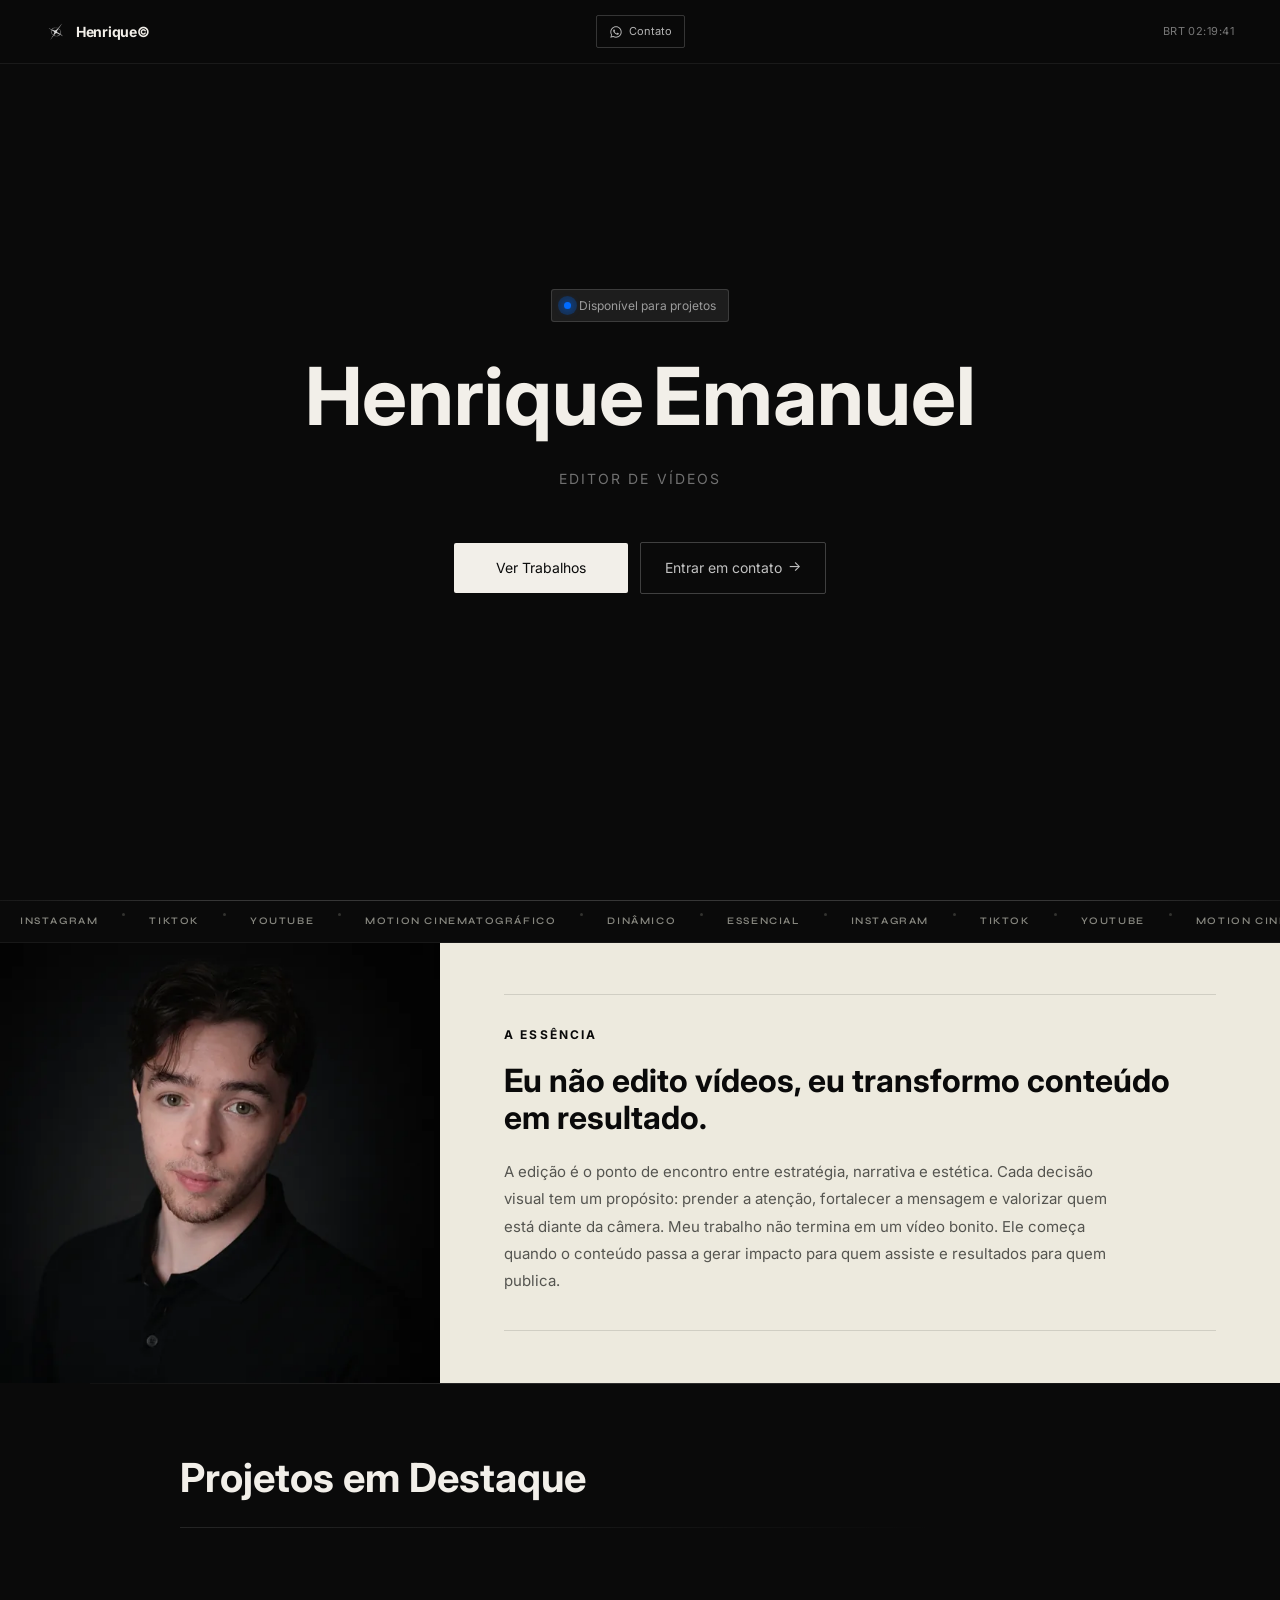
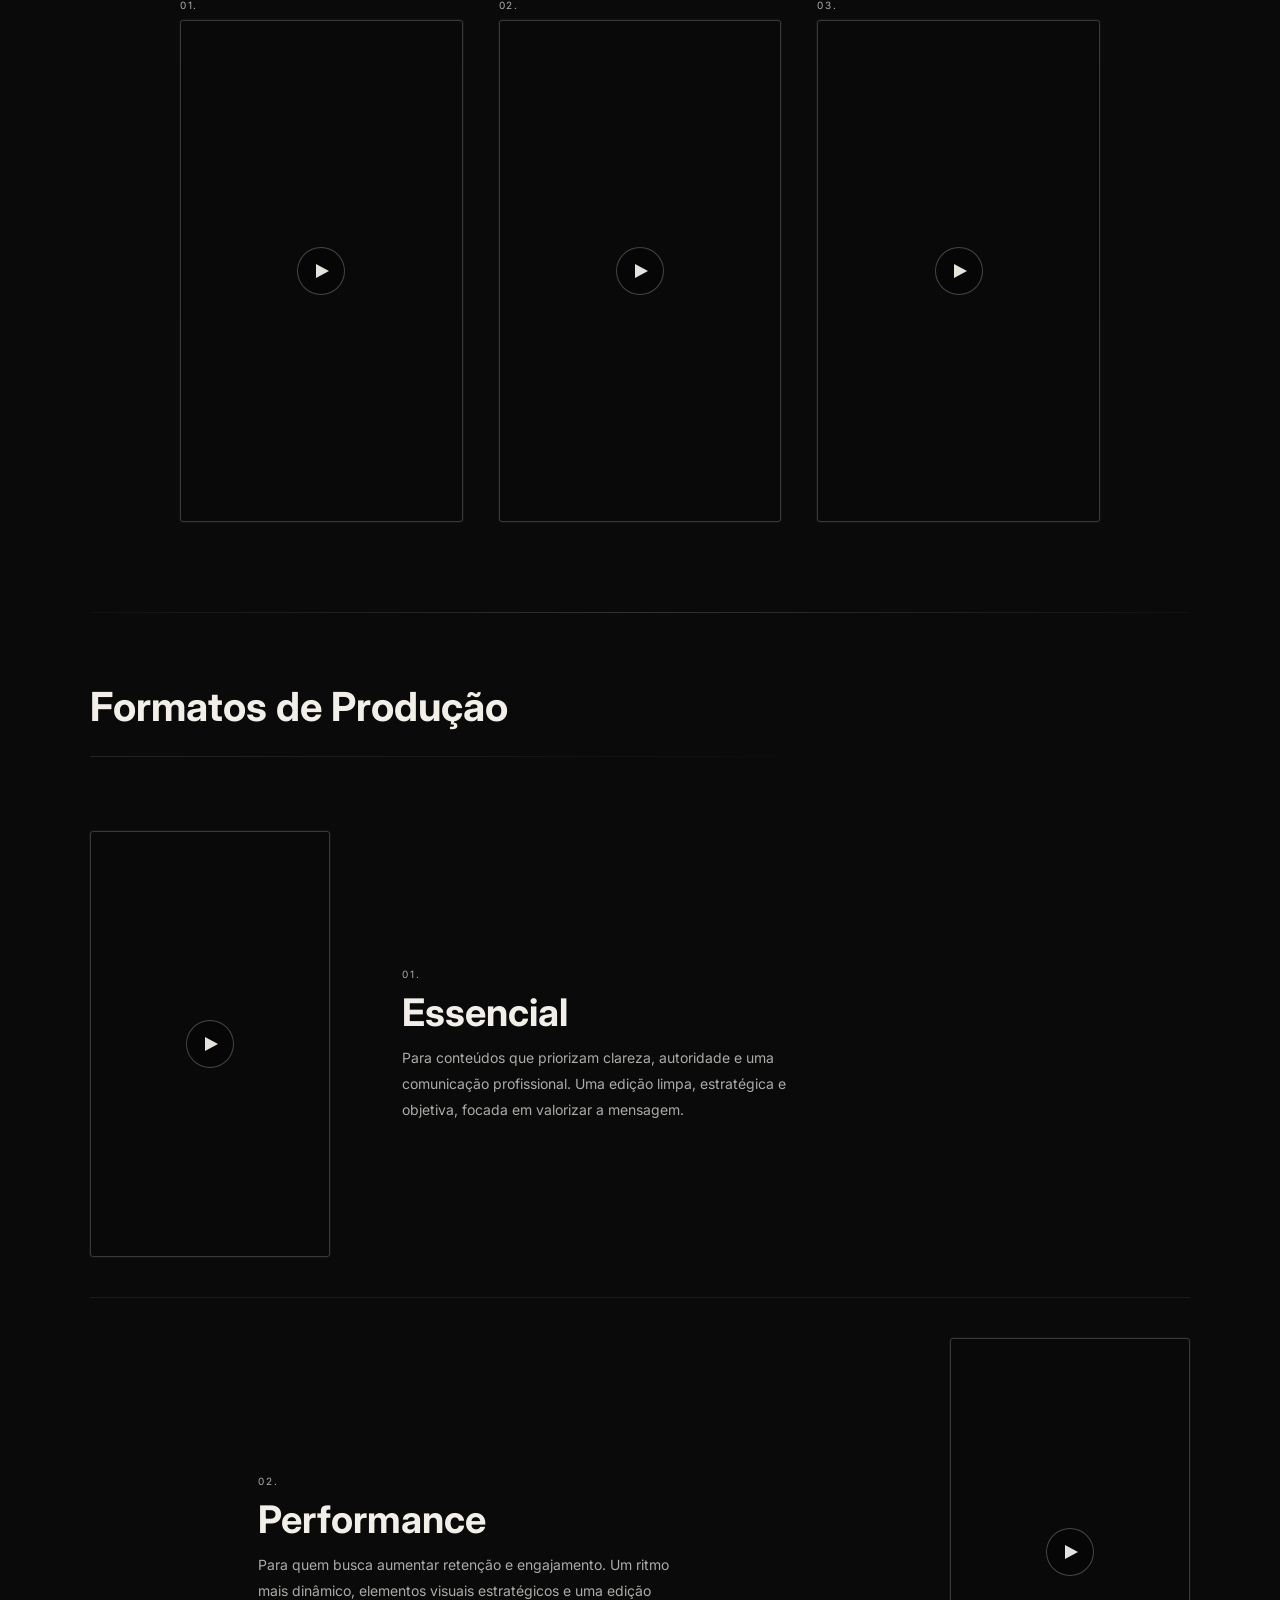
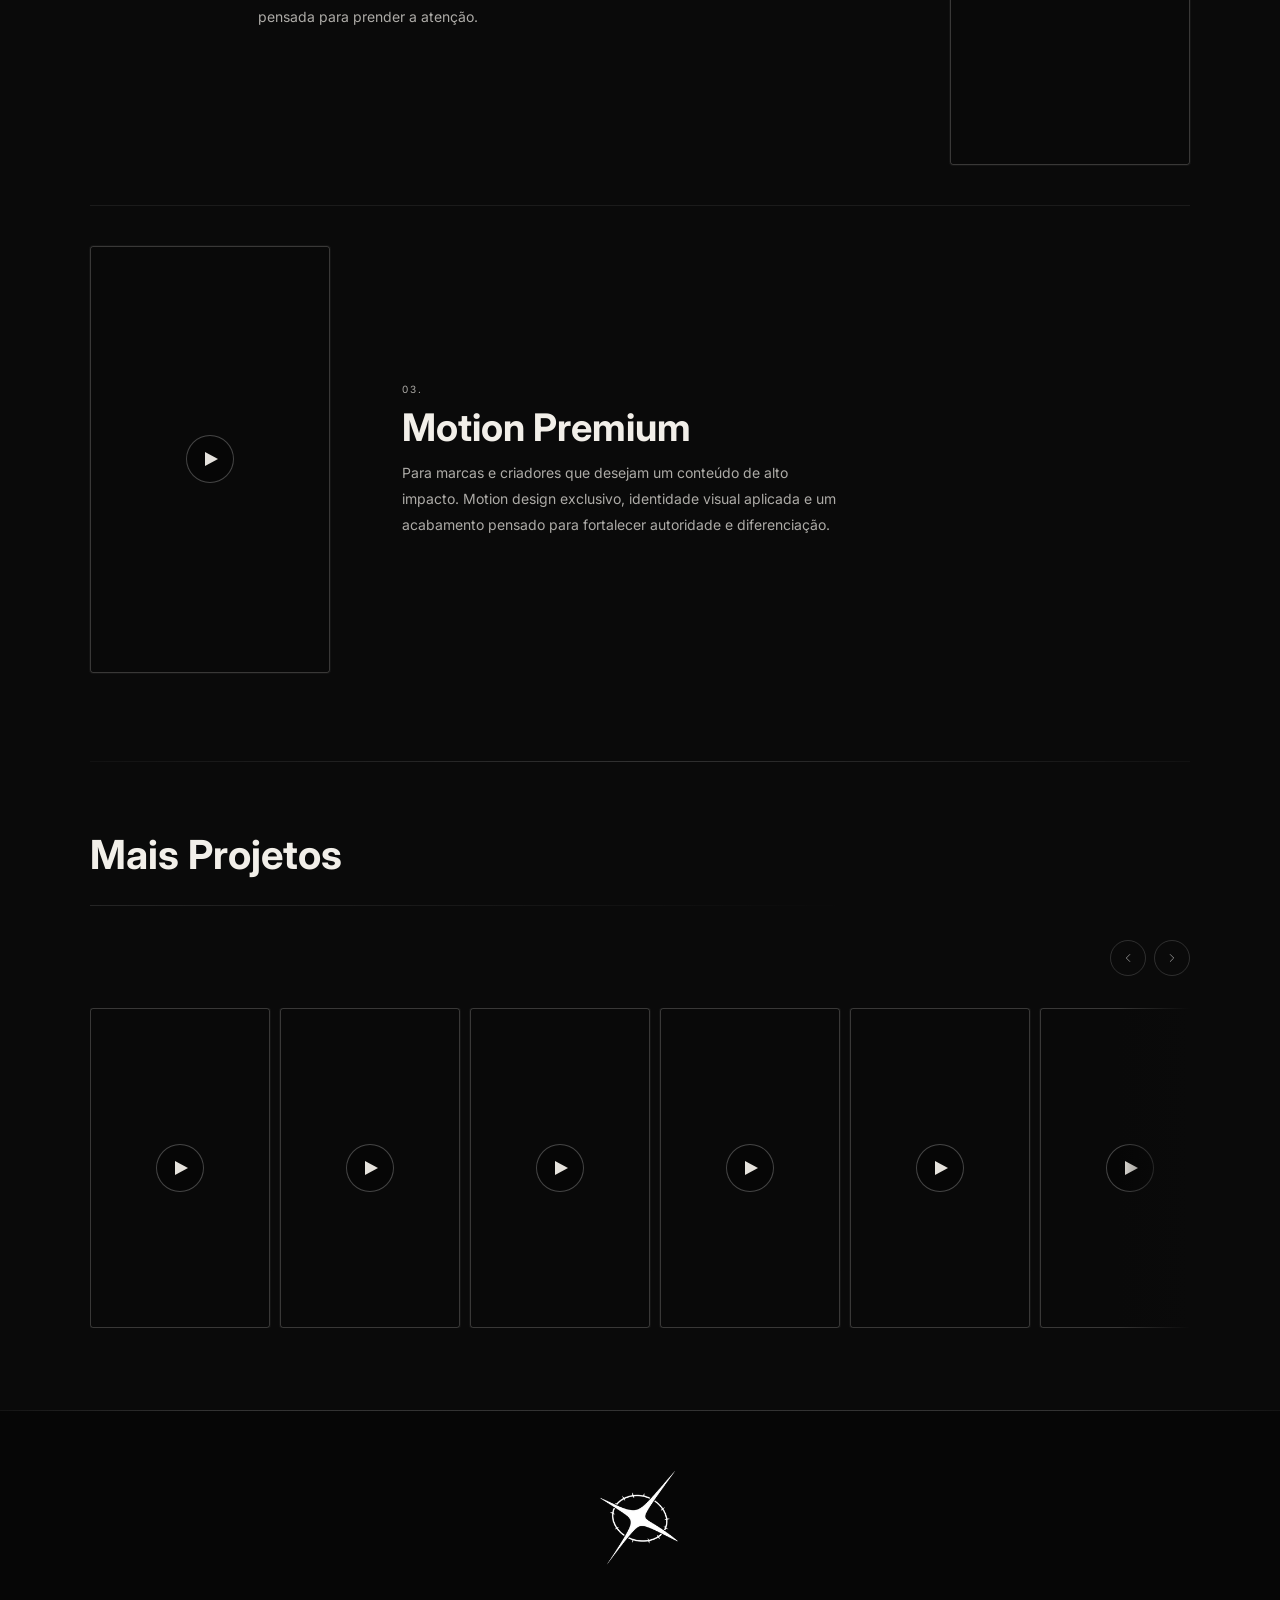
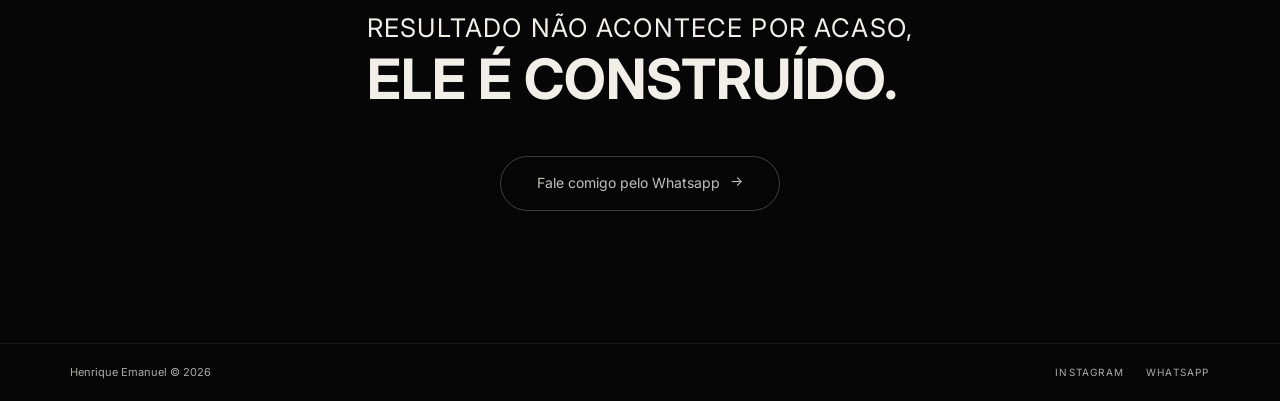
==== commit 1a890904: "Update index.html" ====
--- a/index.html
+++ b/index.html
@@ -1,6 +1,3 @@
-
-
-
 <!DOCTYPE html>
 <html lang="pt-BR">
 <head>
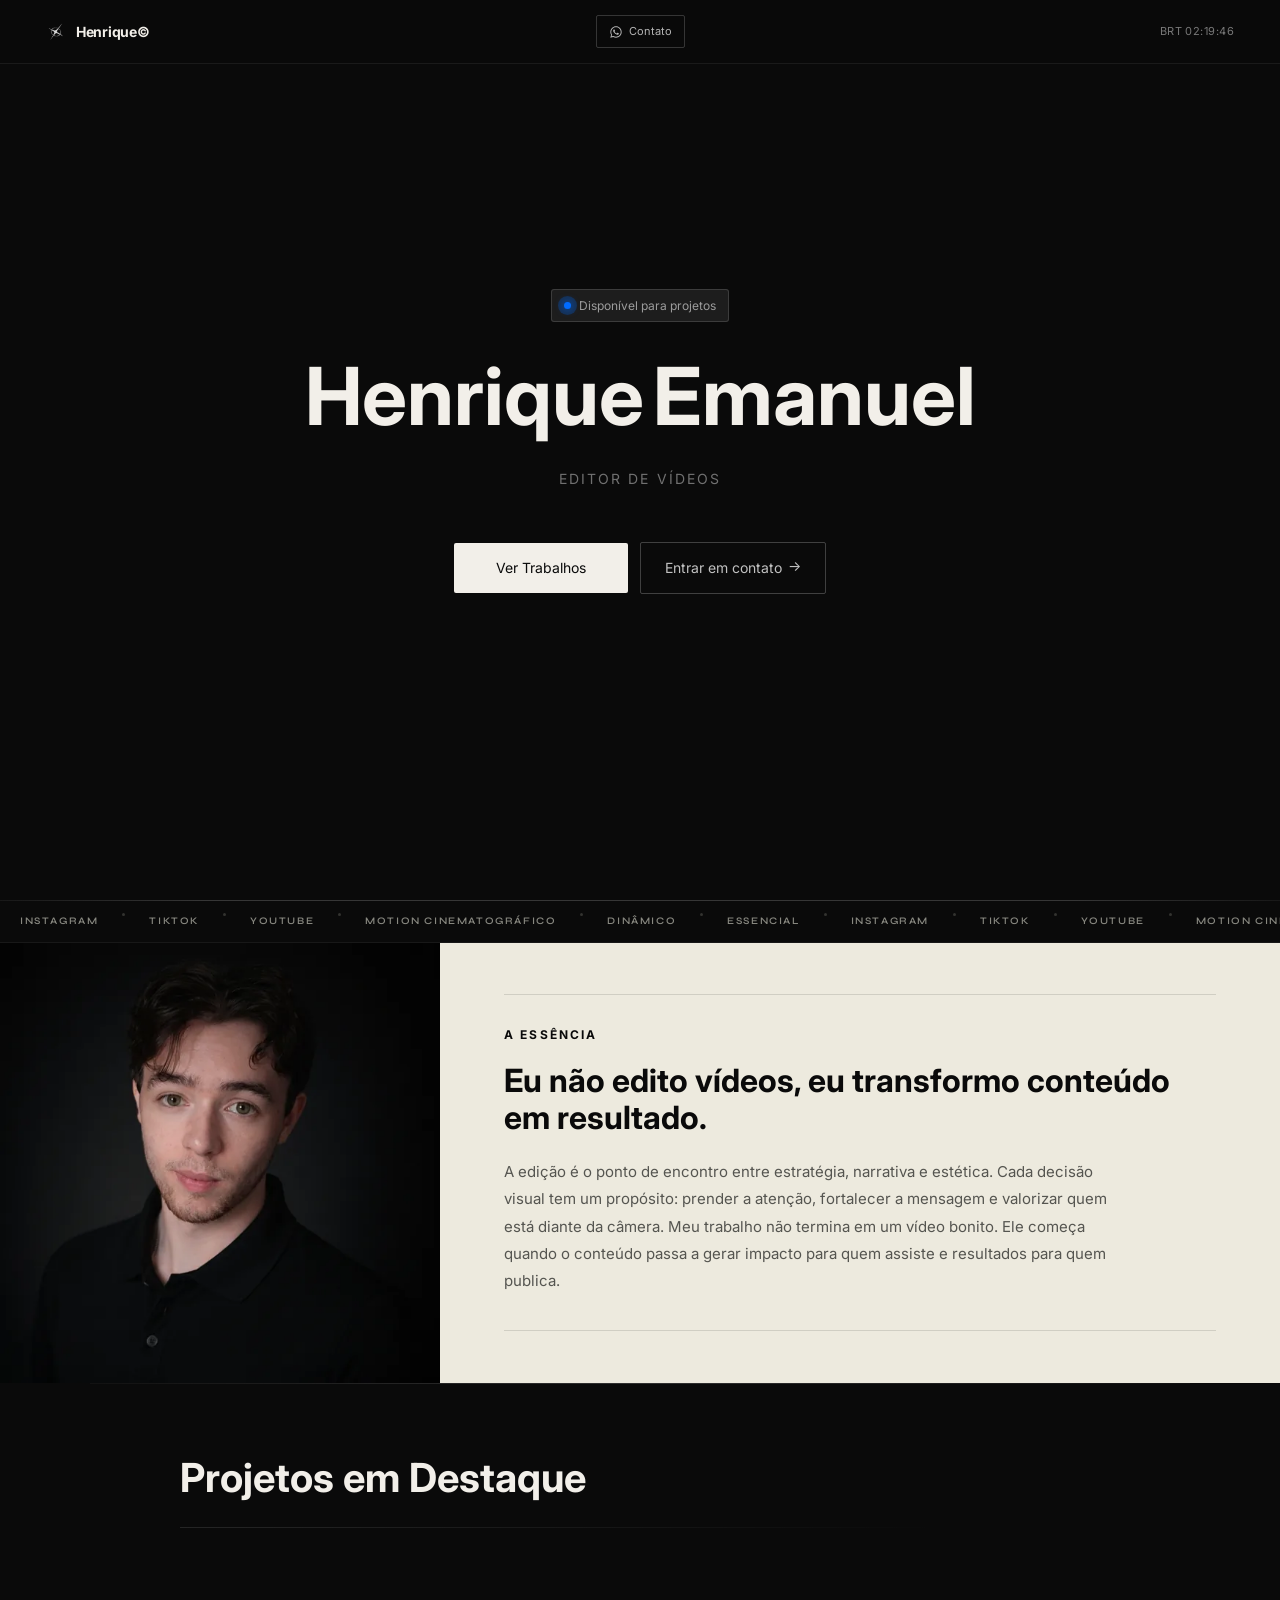
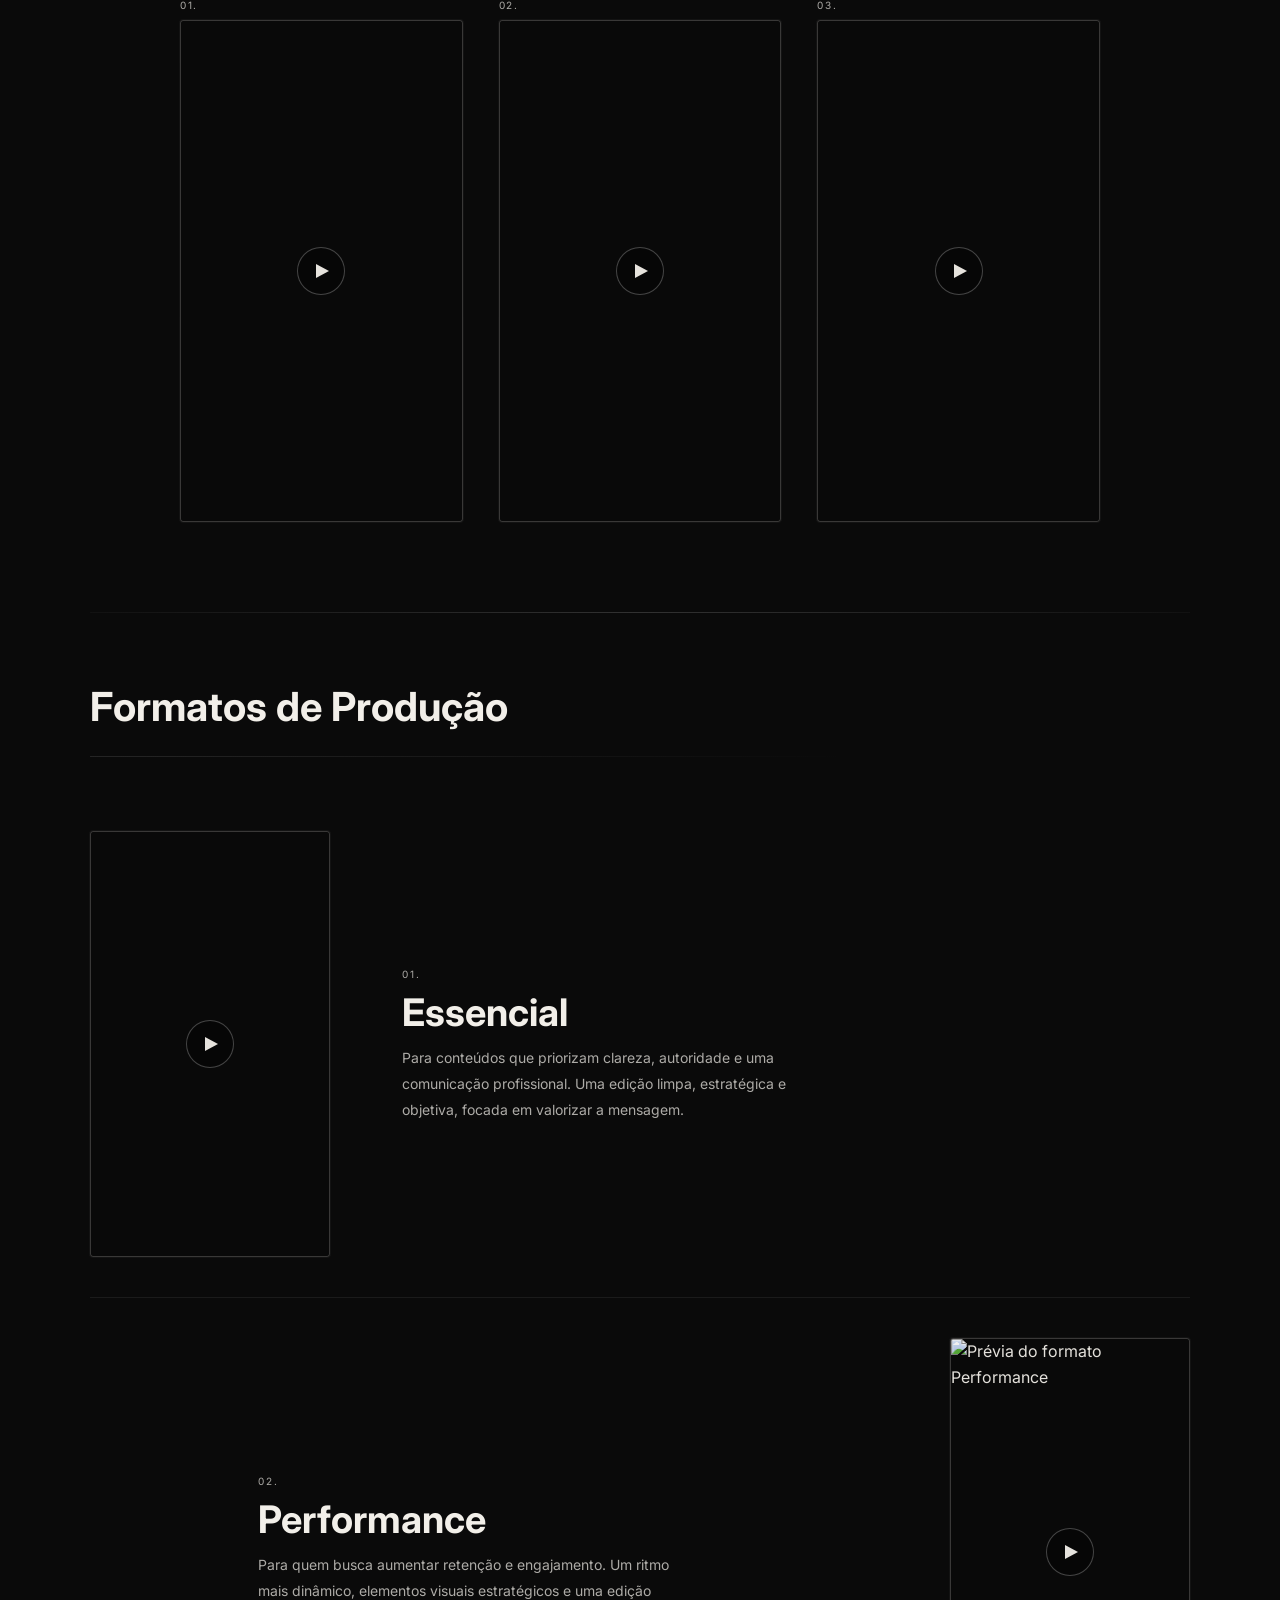
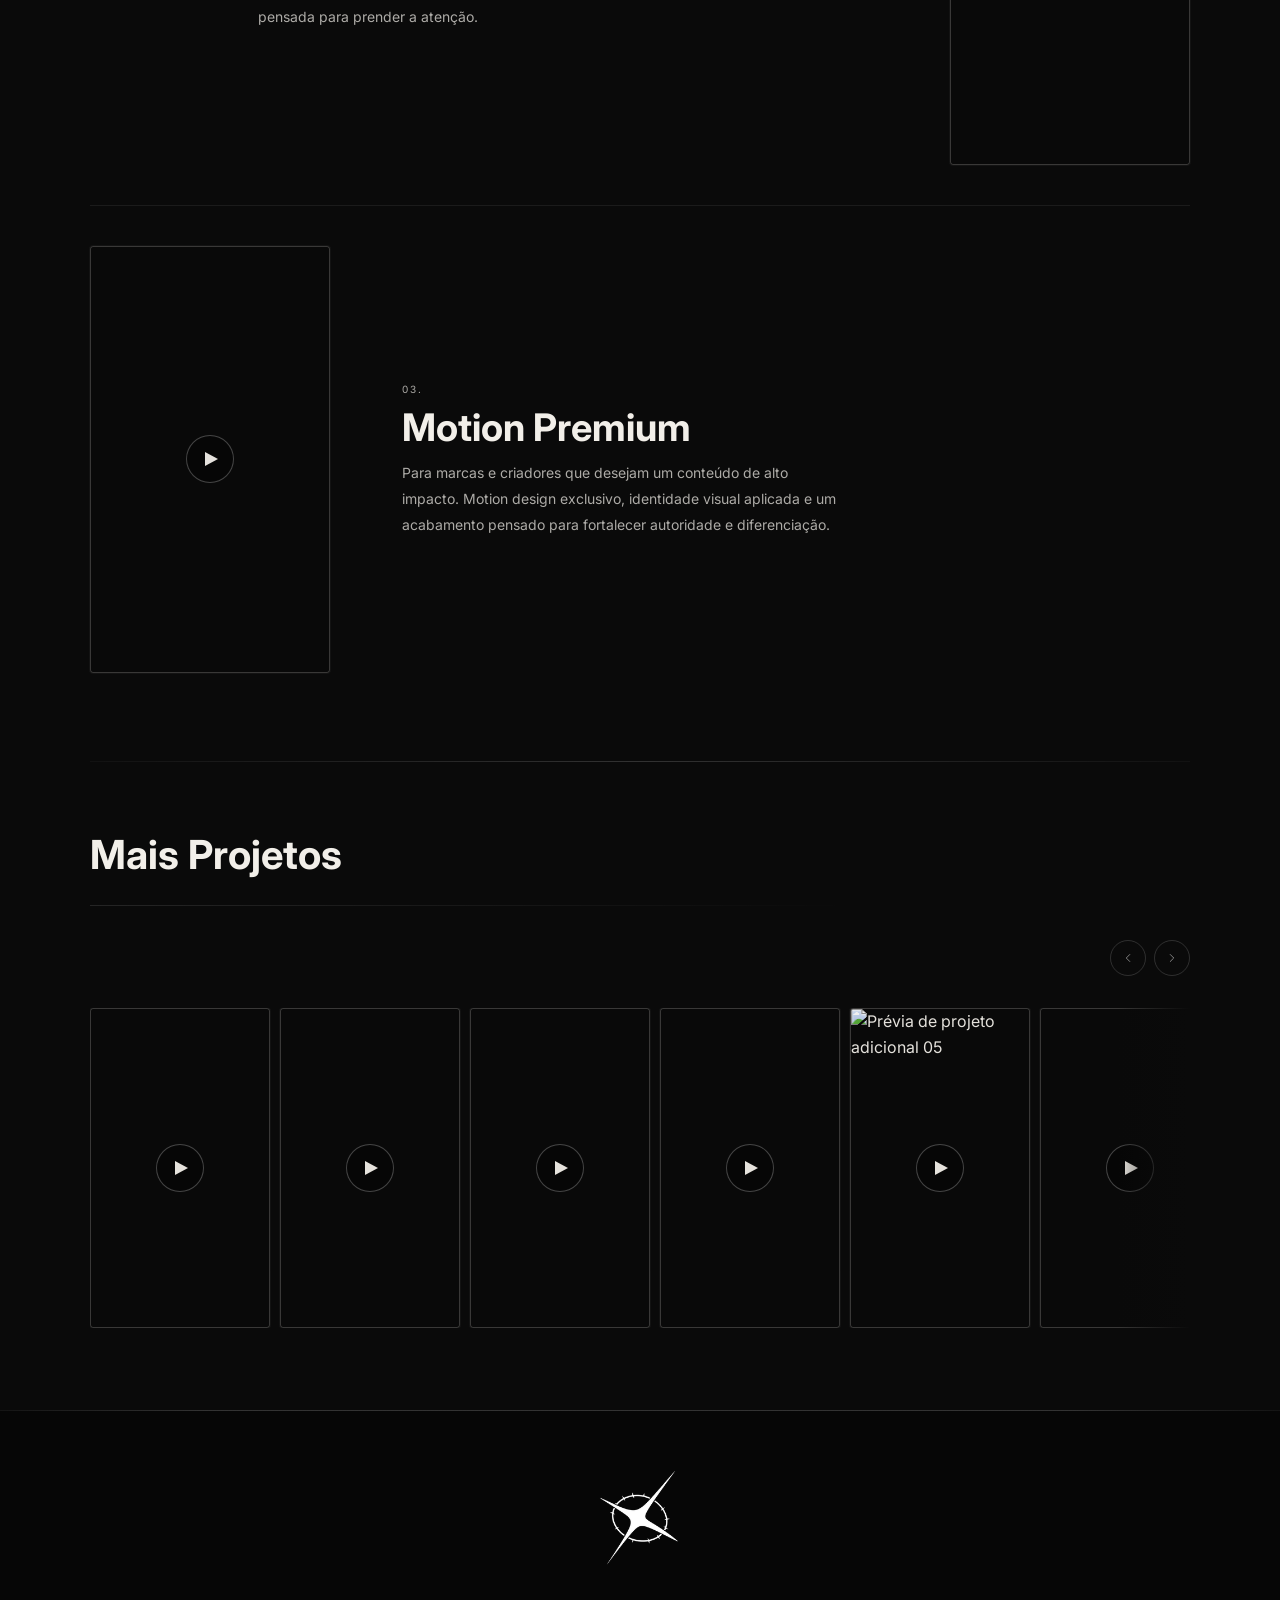
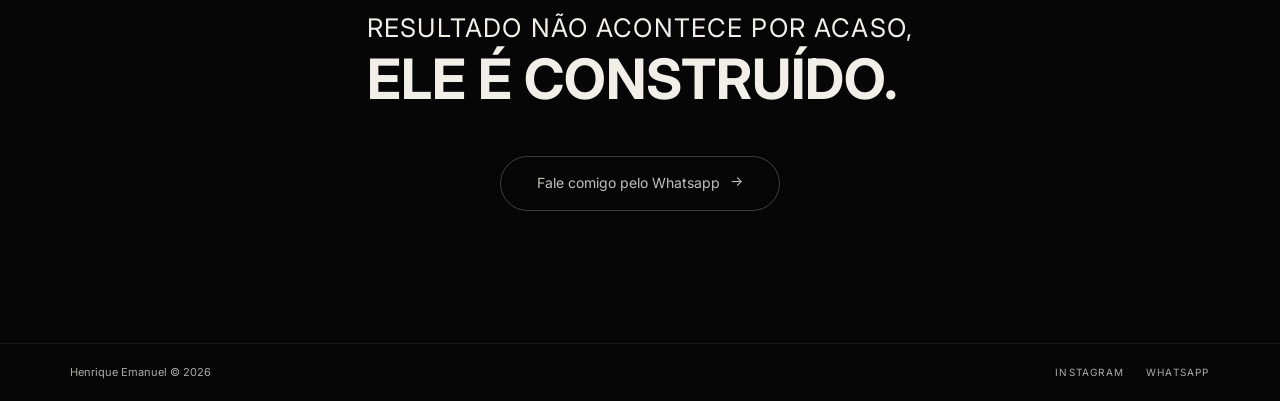
==== commit 1bad2bd9: "Update index.html" ====
--- a/index.html
+++ b/index.html
@@ -713,9 +713,9 @@
   width: 100%;
 }
 
-#destaques .video-card,
-#formatos .video-card,
-#galeria .video-card {
+#projetos-em-destaque .video-card,
+#formatos-de-producao .video-card,
+#mais-projetos .video-card {
   border: 0.5px solid rgba(242,239,233,0.2);
   box-shadow: 0 0 0 1px rgba(242,239,233,0.035);
 }
@@ -737,11 +737,11 @@
   margin-bottom: clamp(20px, 4vw, 30px);
 }
 
-#formatos {
+#formatos-de-producao {
   padding-top: clamp(48px, 8vw, 88px);
 }
 
-#formatos .section-separator {
+#formatos-de-producao .section-separator {
   margin-bottom: clamp(16px, 3vw, 26px);
 }
 
@@ -858,7 +858,7 @@
   scroll-snap-align: start;
 }
 
-#galeria {
+#mais-projetos {
   padding-bottom: clamp(46px, 7vw, 82px);
 }
 
@@ -1292,34 +1292,34 @@
   background: var(--black) !important;
 }
 
-#formatos,
-#galeria {
+#formatos-de-producao,
+#mais-projetos {
   padding-top: clamp(42px, 5.6vw, 76px) !important;
   background: var(--black) !important;
 }
 
-#formatos {
+#formatos-de-producao {
   padding-bottom: clamp(42px, 5vw, 64px) !important;
 }
 
-#formatos .section-heading-block {
+#formatos-de-producao .section-heading-block {
   margin-bottom: clamp(30px, 4.2vw, 50px) !important;
 }
 
-#formatos .fmt-item {
+#formatos-de-producao .fmt-item {
   padding-top: clamp(24px, 3.8vw, 40px) !important;
   padding-bottom: clamp(24px, 3.8vw, 40px) !important;
 }
 
-#formatos .fmt-item:first-child {
+#formatos-de-producao .fmt-item:first-child {
   padding-top: clamp(10px, 2vw, 24px) !important;
 }
 
-#formatos .fmt-item:last-child {
+#formatos-de-producao .fmt-item:last-child {
   padding-bottom: clamp(10px, 2vw, 24px) !important;
 }
 
-#galeria {
+#mais-projetos {
   padding-bottom: clamp(62px, 6.4vw, 92px) !important;
   background: var(--black) !important;
   position: relative;
@@ -1497,7 +1497,7 @@
 
 <!-- TOPBAR -->
 <header class="topbar">
-  <a href="#" class="topbar-logo">
+  <a href="#inicio" class="topbar-logo">
     <img src="assets/logo-symbol.webp" alt="Henrique Emanuel" width="64" height="64" decoding="async" fetchpriority="high">
     <span class="topbar-name">Henrique©</span>
   </a>
@@ -1510,7 +1510,7 @@
 
 <!-- HERO -->
 <div class="hero-sticky-wrapper">
-  <section class="hero" id="home">
+  <section class="hero" id="inicio">
     <div class="hero-inner">
       <div class="hero-badge">
         <span class="badge-dot"></span>
@@ -1519,7 +1519,7 @@
       <h1 class="hero-name"><span class="hero-name-line hero-name-line-top">Henrique</span> <br><span class="hero-name-line hero-name-line-bottom">Emanuel</span></h1>
       <p class="hero-role">Editor de vídeos</p>
       <div class="hero-actions">
-        <a href="#destaques" class="btn-primary" data-scroll-target="destaques">Ver Trabalhos</a>
+        <a href="#projetos-em-destaque" class="btn-primary" data-scroll-target="projetos-em-destaque">Ver Trabalhos</a>
         <a href="https://wa.me/5583996275255" target="_blank" rel="noopener" class="btn-secondary">Entrar em contato <span aria-hidden="true">→</span></a>
       </div>
     </div>
@@ -1570,7 +1570,7 @@
   </div>
 </div>
 
-<section class="section portfolio-section" id="destaques">
+<section class="section portfolio-section" id="projetos-em-destaque">
   <div class="section-inner">
     <div class="section-heading-block fade-up">
       <h2 class="portfolio-title">Projetos em Destaque</h2>
@@ -1609,7 +1609,7 @@
   </div>
 </div>
 
-<section class="section" style="background:var(--black);" id="formatos">
+<section class="section" style="background:var(--black);" id="formatos-de-producao">
   <div class="section-inner">
     <div class="section-heading-block fade-up">
       <h2 class="section-main-title">Formatos de Produção</h2>
@@ -1670,7 +1670,7 @@
   </div>
 </div>
 
-<section class="section" style="background:var(--black);" id="galeria">
+<section class="section" style="background:var(--black);" id="mais-projetos">
   <div class="section-inner">
     <div class="gal-header fade-up">
       <div class="gal-title-block">
@@ -1715,7 +1715,7 @@
 </div>
 
 <!-- CTA FINAL -->
-<section class="cta-section">
+<section class="cta-section" id="contato">
   <img src="assets/cta-logo.webp" alt="" class="cta-logo" aria-hidden="true" width="200" height="200" loading="lazy" decoding="async">
   <div class="cta-frase">
     <span class="cta-line1">Resultado não acontece por acaso,</span>
@@ -1808,6 +1808,30 @@
   }
   tick();
   setInterval(tick, 1000);
+})();
+
+/* Hashes profissionais e compatibilidade com links antigos */
+(function normalizeHashes() {
+  const aliases = {
+    '#home': '#inicio',
+    '#destaques': '#projetos-em-destaque',
+    '#formatos': '#formatos-de-producao',
+    '#galeria': '#mais-projetos'
+  };
+
+  if (window.location.hash === '#') {
+    history.replaceState(null, '', window.location.pathname + window.location.search);
+    return;
+  }
+
+  const nextHash = aliases[window.location.hash];
+  if (!nextHash) return;
+
+  history.replaceState(null, '', nextHash);
+  window.addEventListener('load', () => {
+    const target = document.querySelector(nextHash);
+    if (target) target.scrollIntoView();
+  }, { once: true });
 })();
 
 /* Hero scroll effect
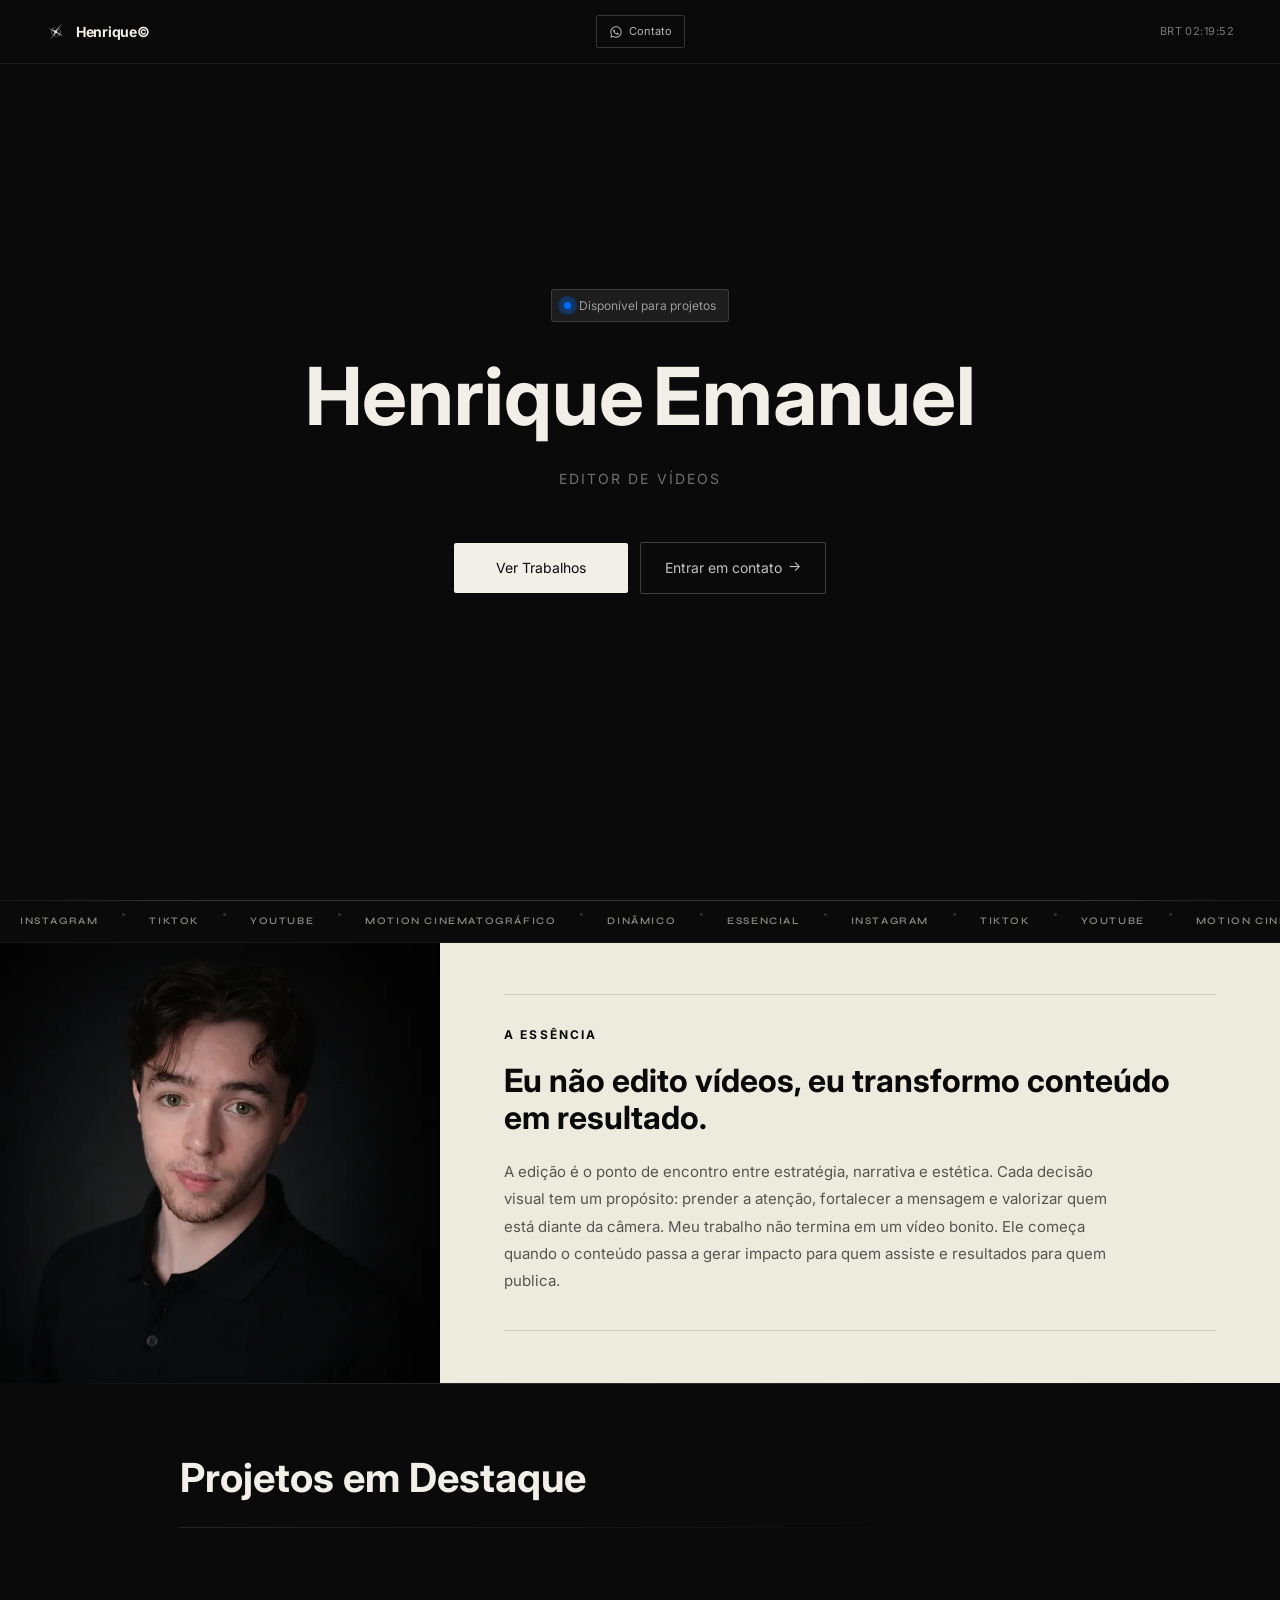
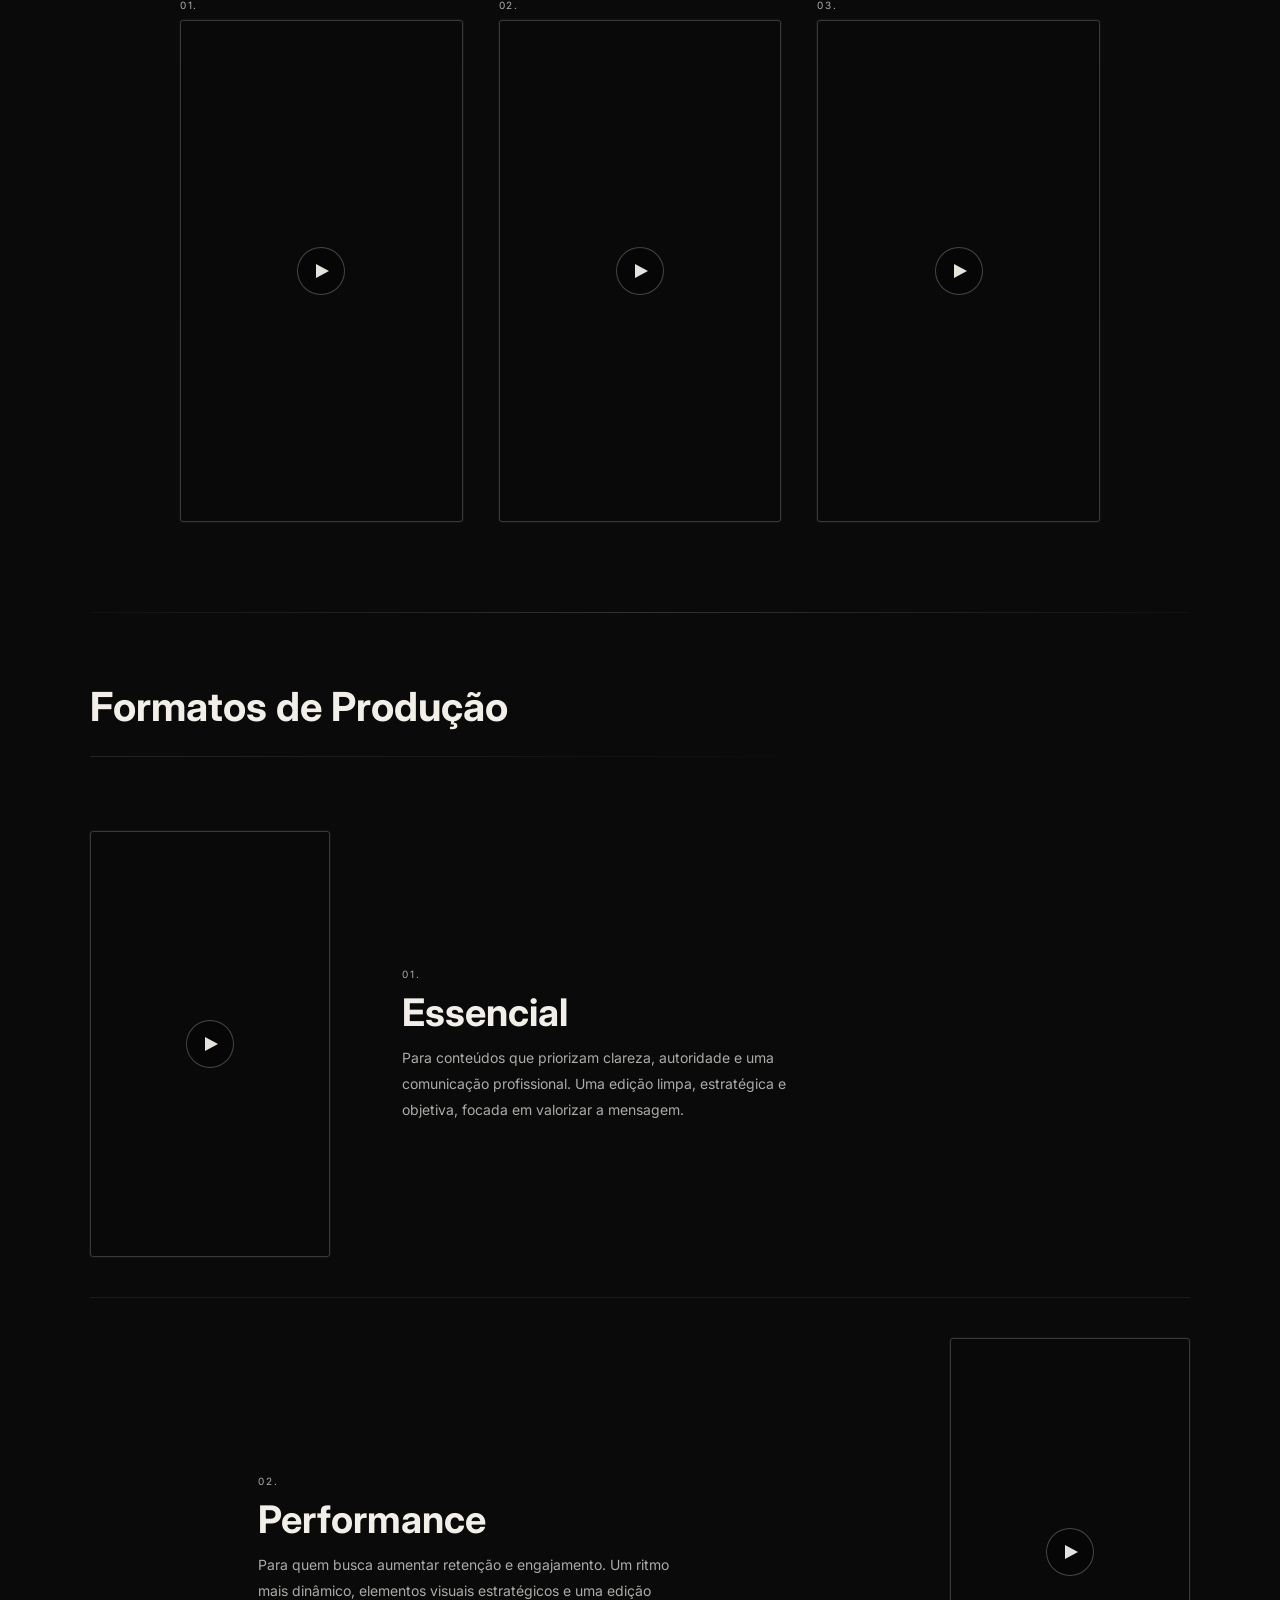
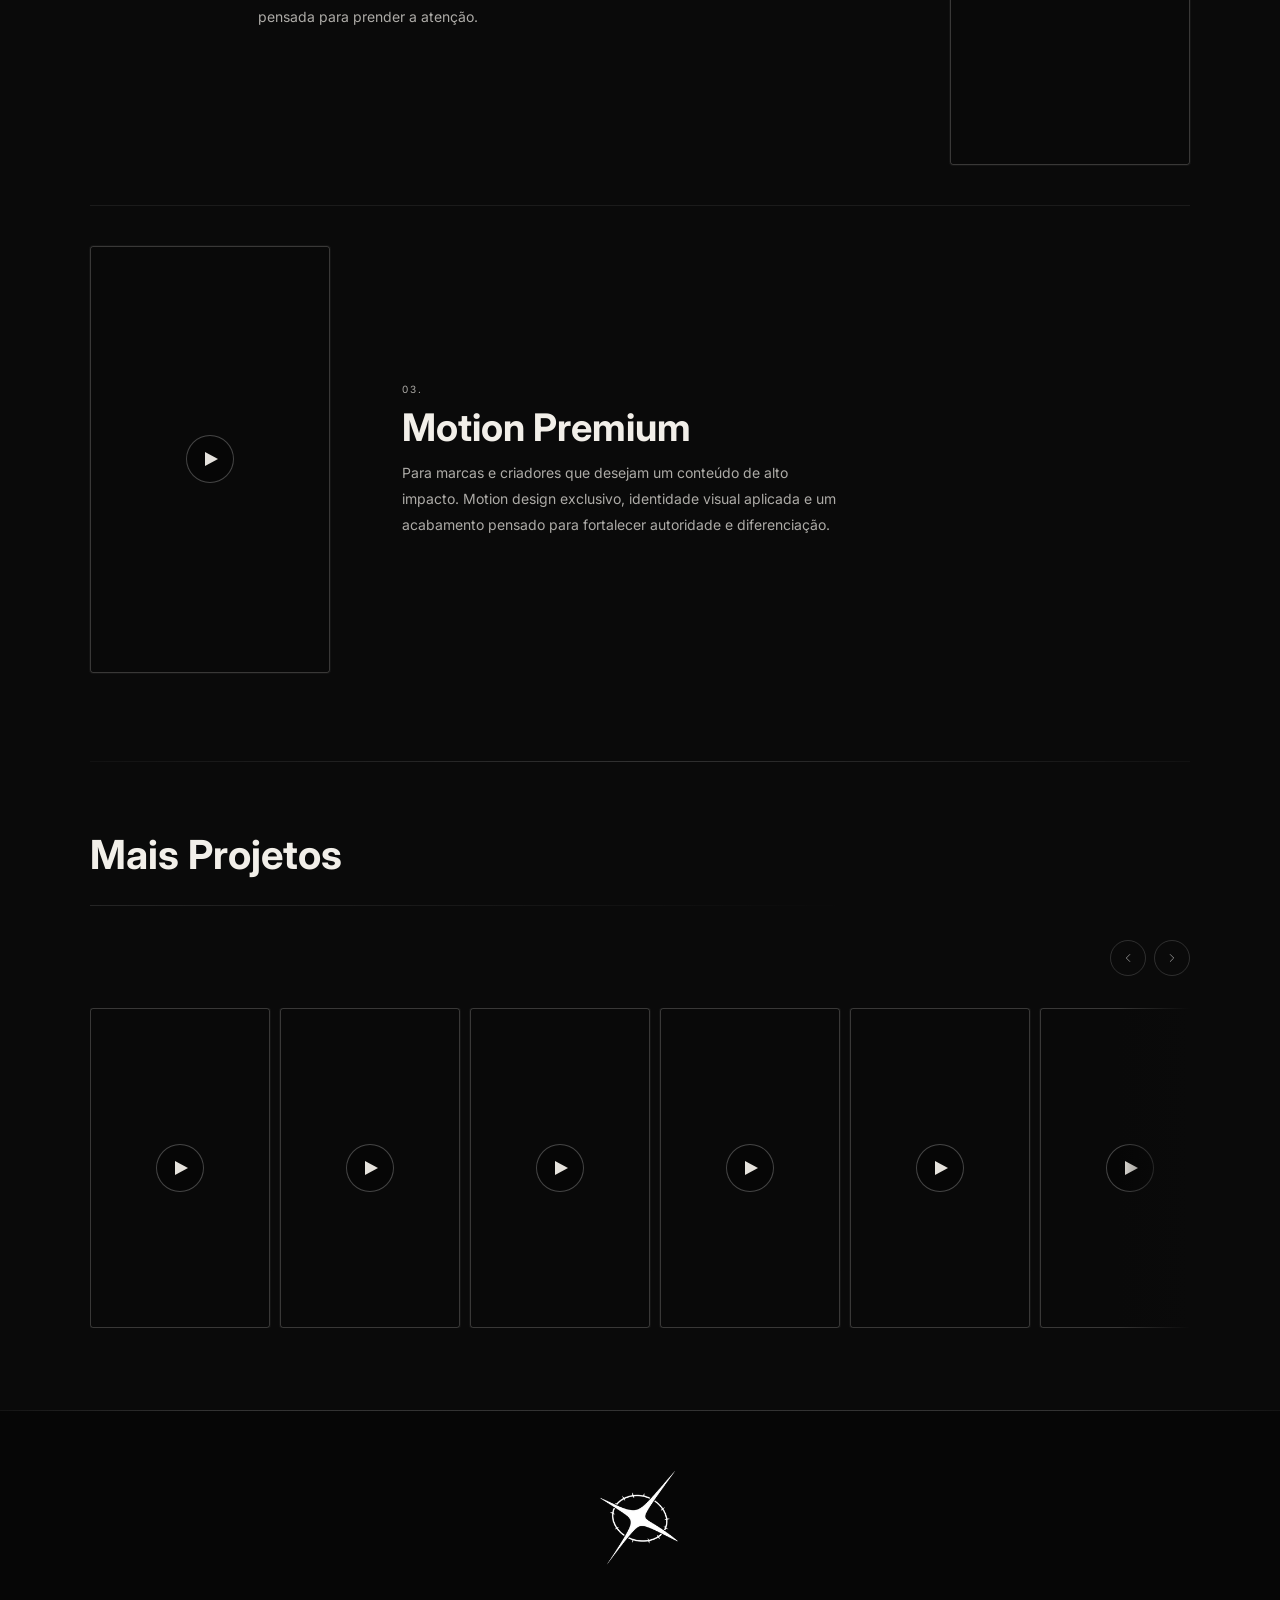
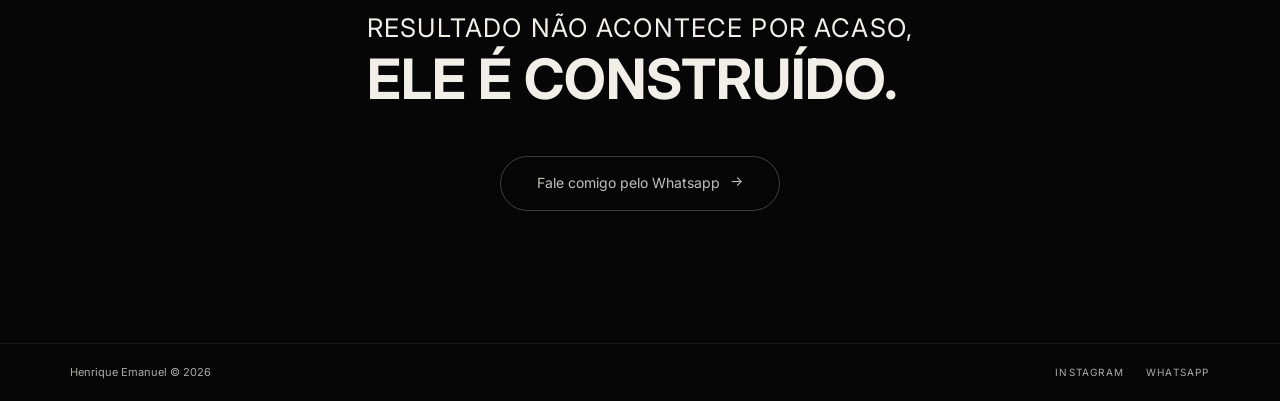
==== commit e62dbaed: "Update index.html" ====
--- a/index.html
+++ b/index.html
@@ -27,7 +27,7 @@
   "name": "Henrique Emanuel",
   "jobTitle": "Editor de vídeos",
   "url": "https://henriquemnl7.github.io/henriqueemanuel-/",
-  "sameAs": ["https://www.instagram.com/henr7que.editor"],
+  "sameAs": ["https://www.instagram.com/henriqueemanuel.editor/"],
   "knowsAbout": ["Edição de vídeo", "Vídeos para redes sociais", "Motion design"]
 }
 </script>
@@ -1730,7 +1730,7 @@
 <footer class="rodape">
   <span class="rodape-nome">Henrique Emanuel © 2026</span>
   <nav class="rodape-links">
-    <a href="https://instagram.com/henr7que.editor" target="_blank" rel="noopener">Instagram</a>
+    <a href="https://www.instagram.com/henriqueemanuel.editor/" target="_blank" rel="noopener">Instagram</a>
     <a href="https://wa.me/5583996275255" target="_blank" rel="noopener">WhatsApp</a>
   </nav>
 </footer>
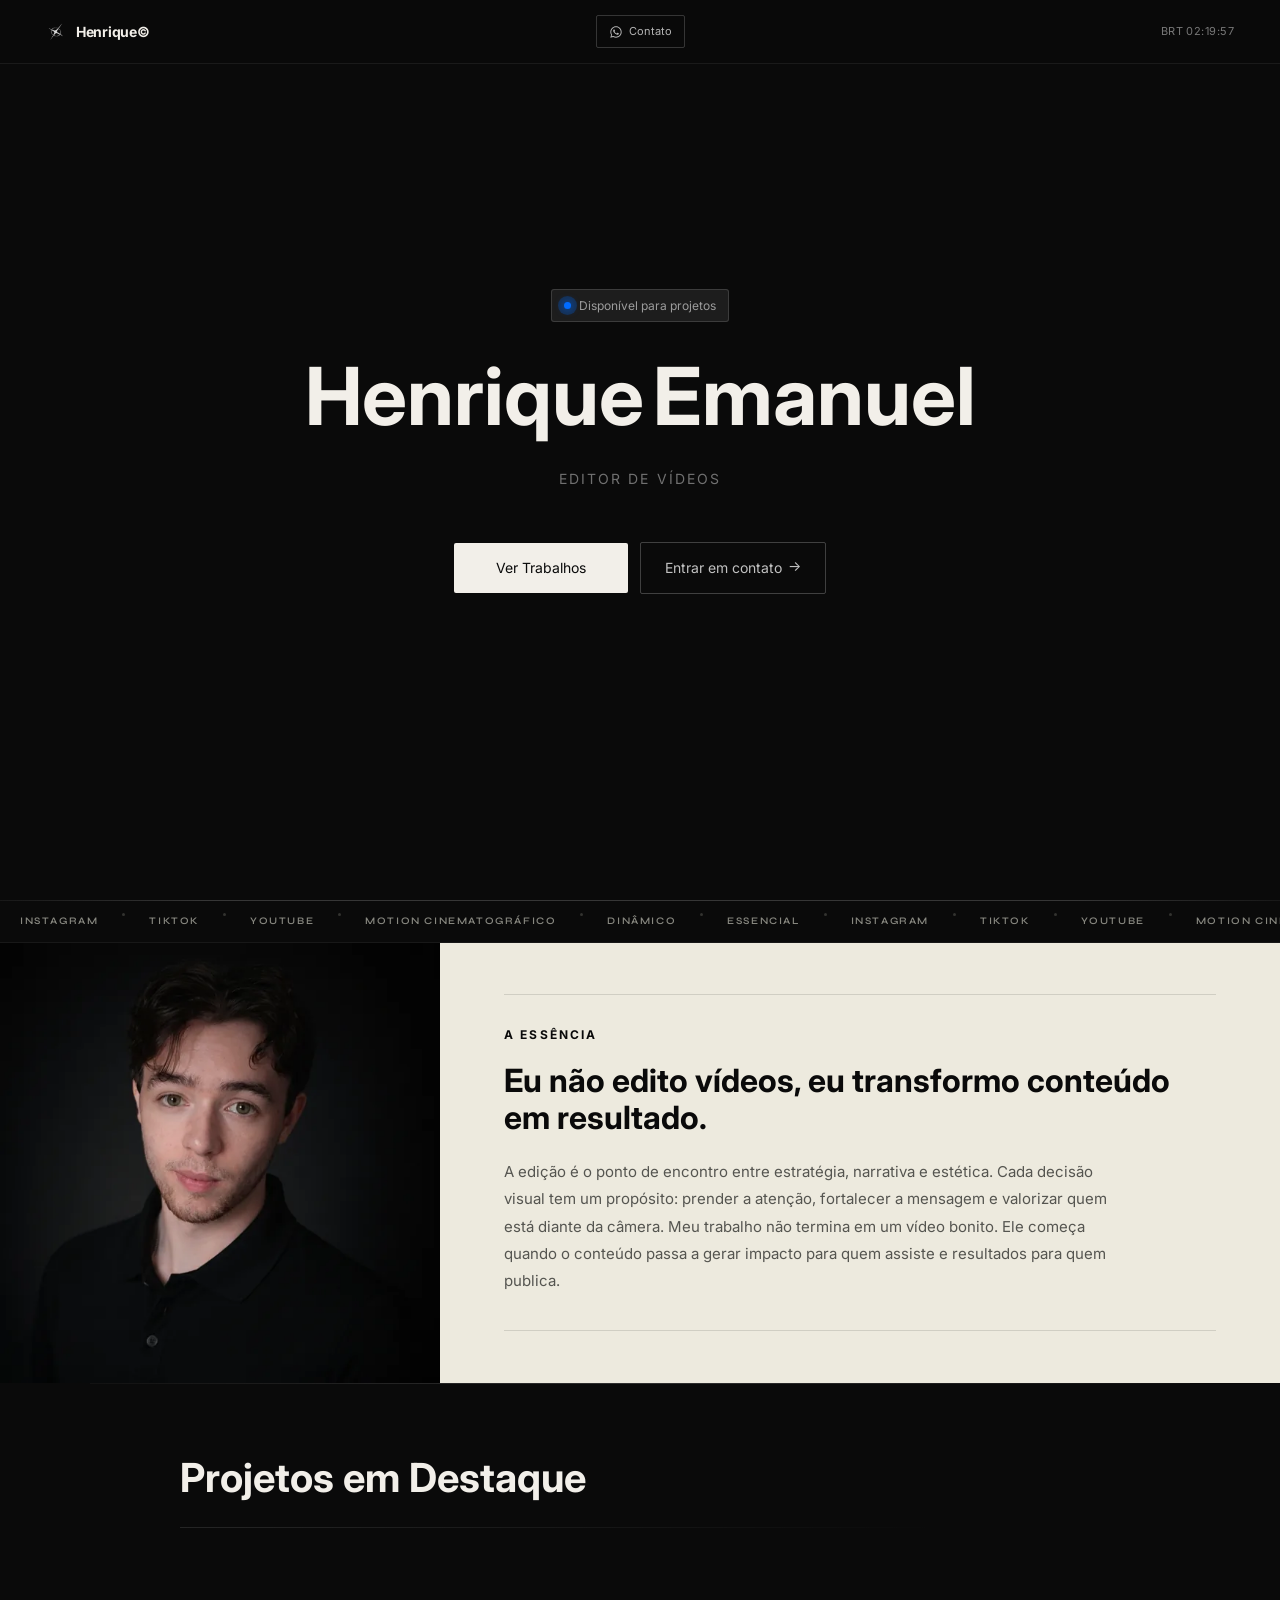
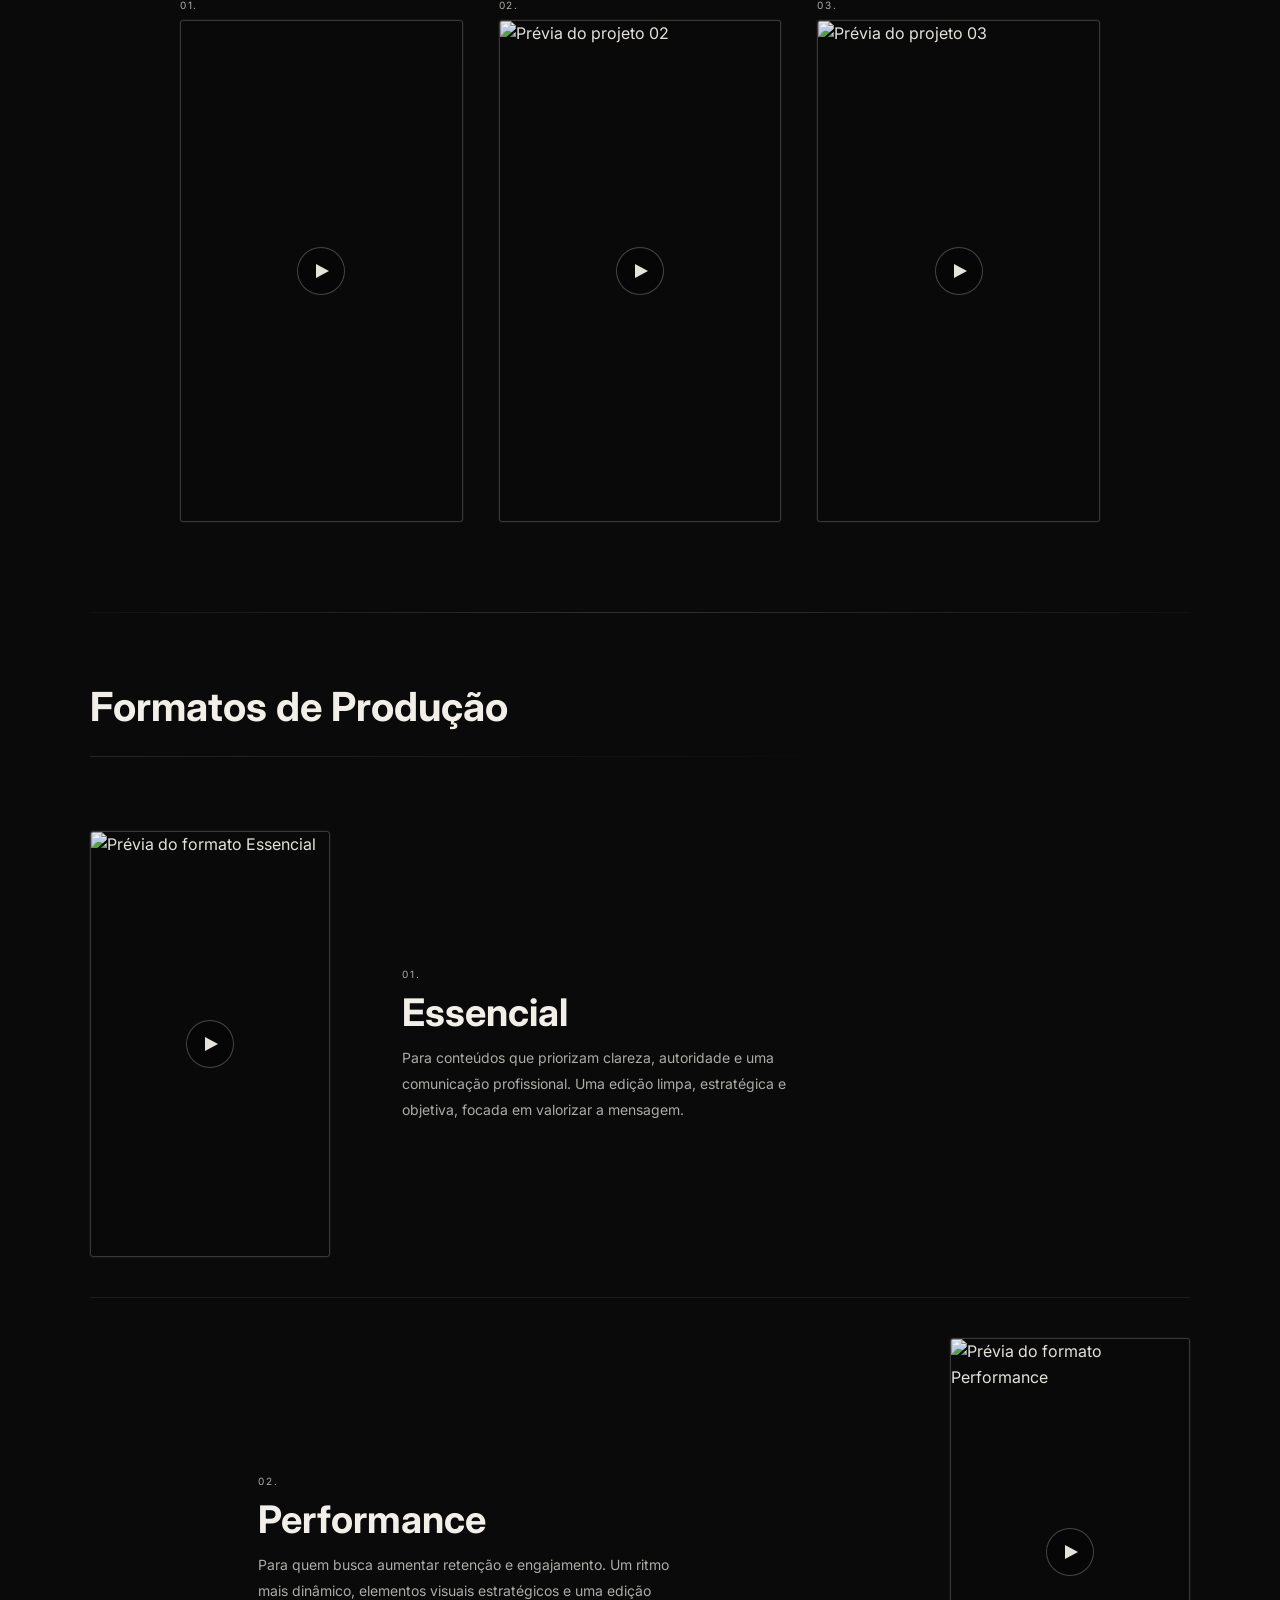
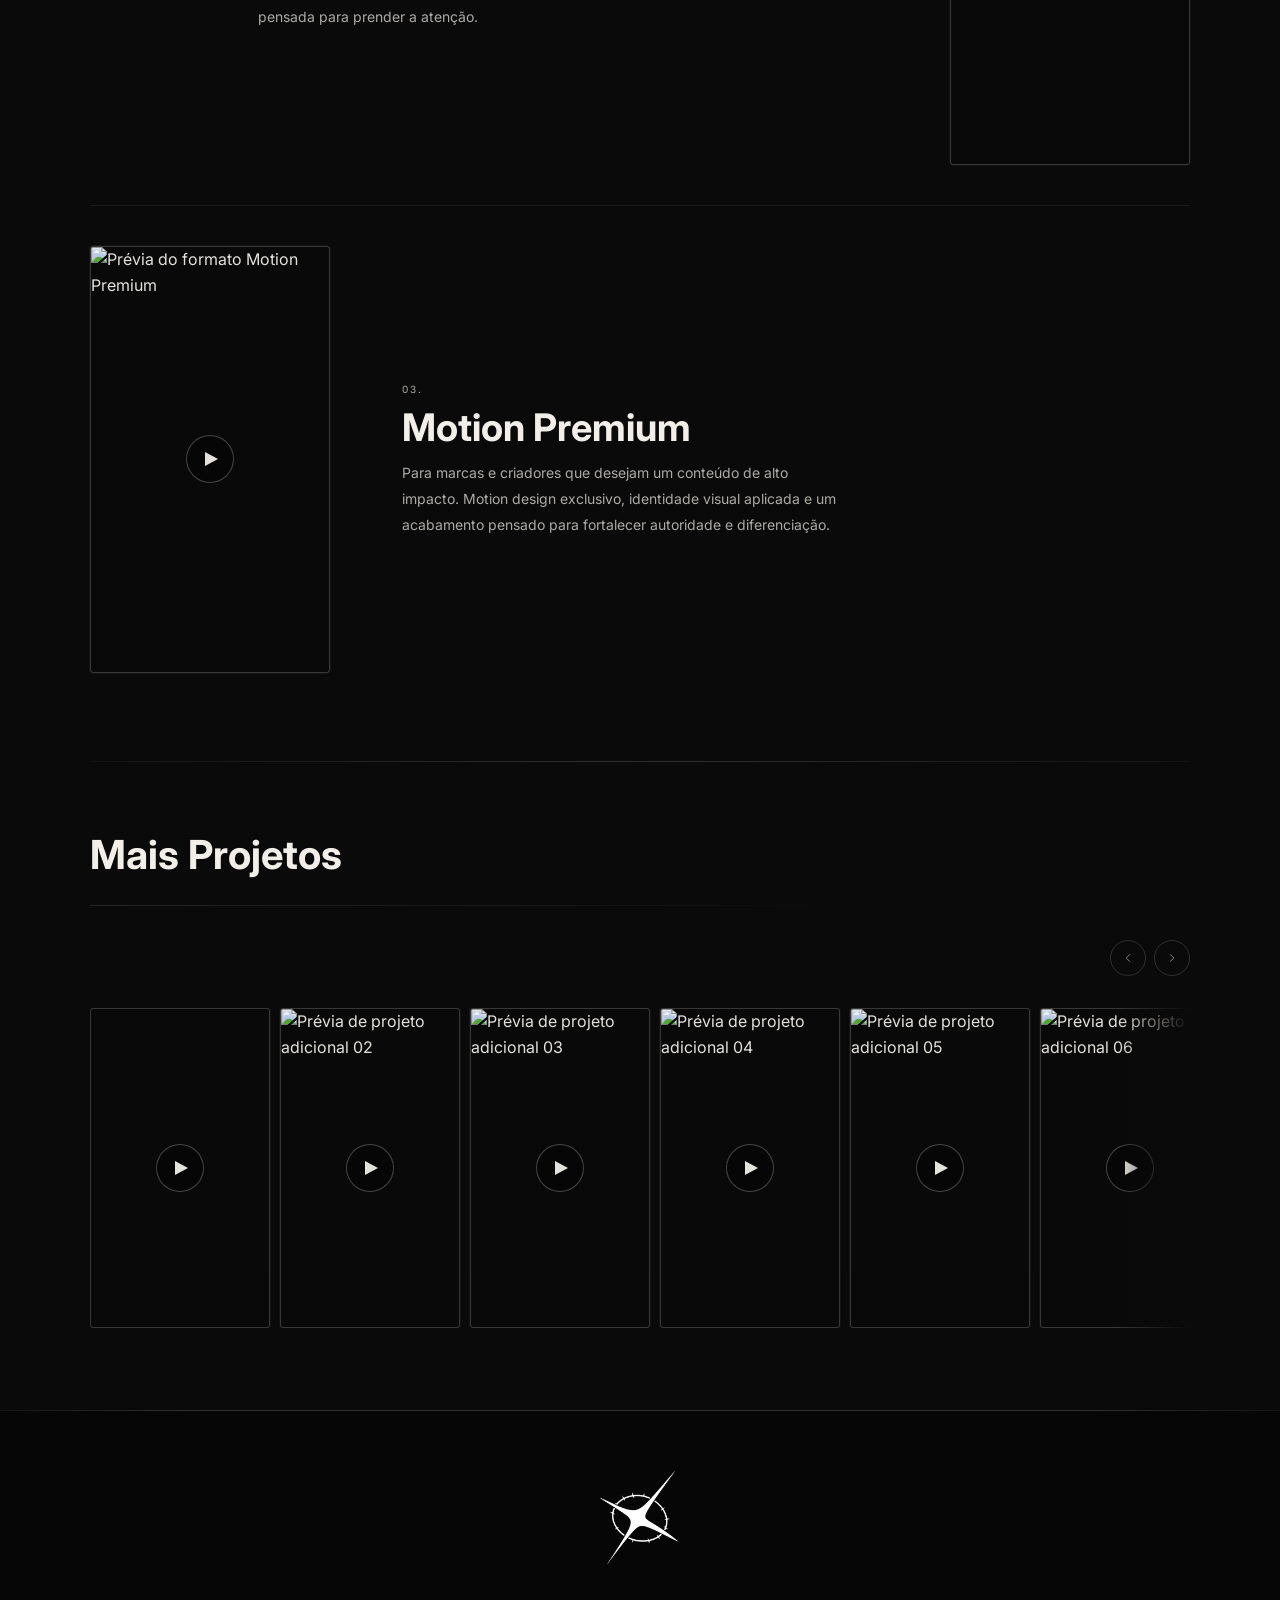
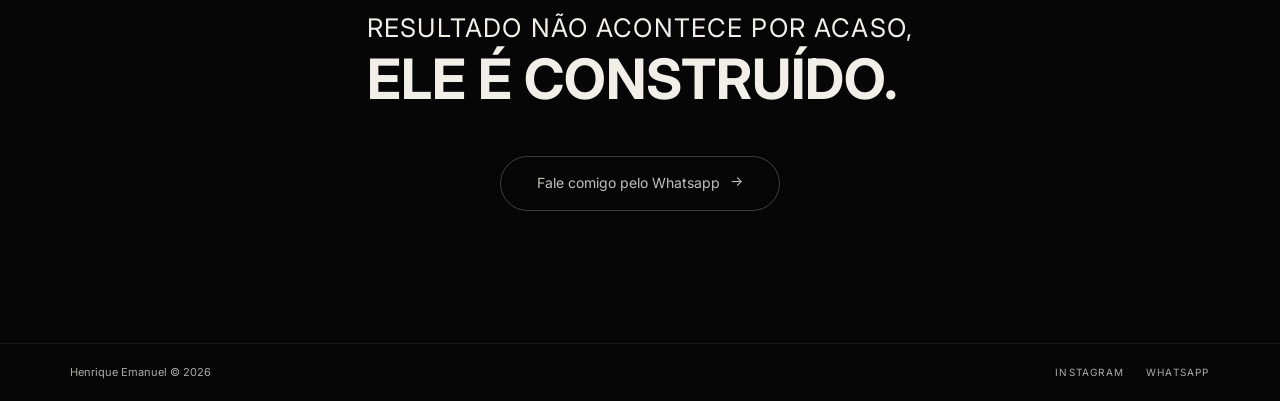
==== commit ee530b6b: "Update index.html" ====
--- a/index.html
+++ b/index.html
@@ -1,3 +1,5 @@
+
+
 <!DOCTYPE html>
 <html lang="pt-BR">
 <head>
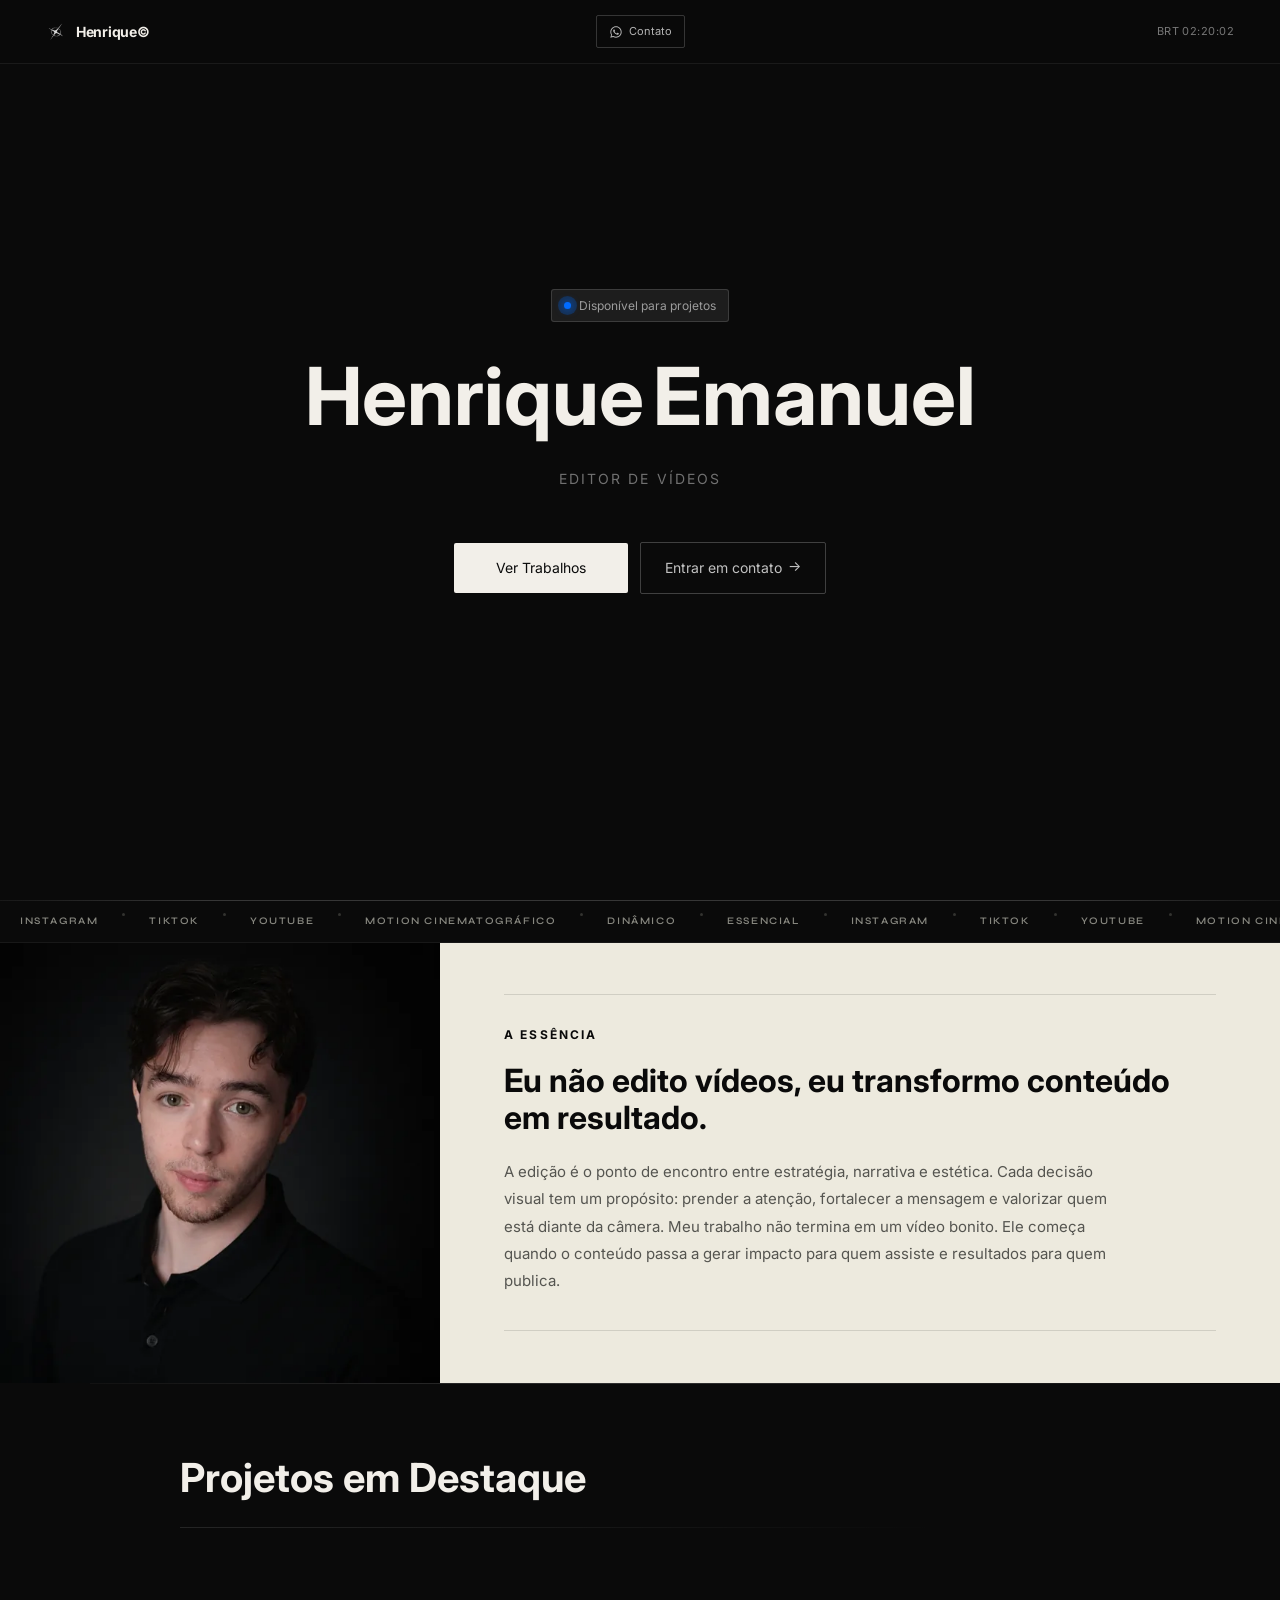
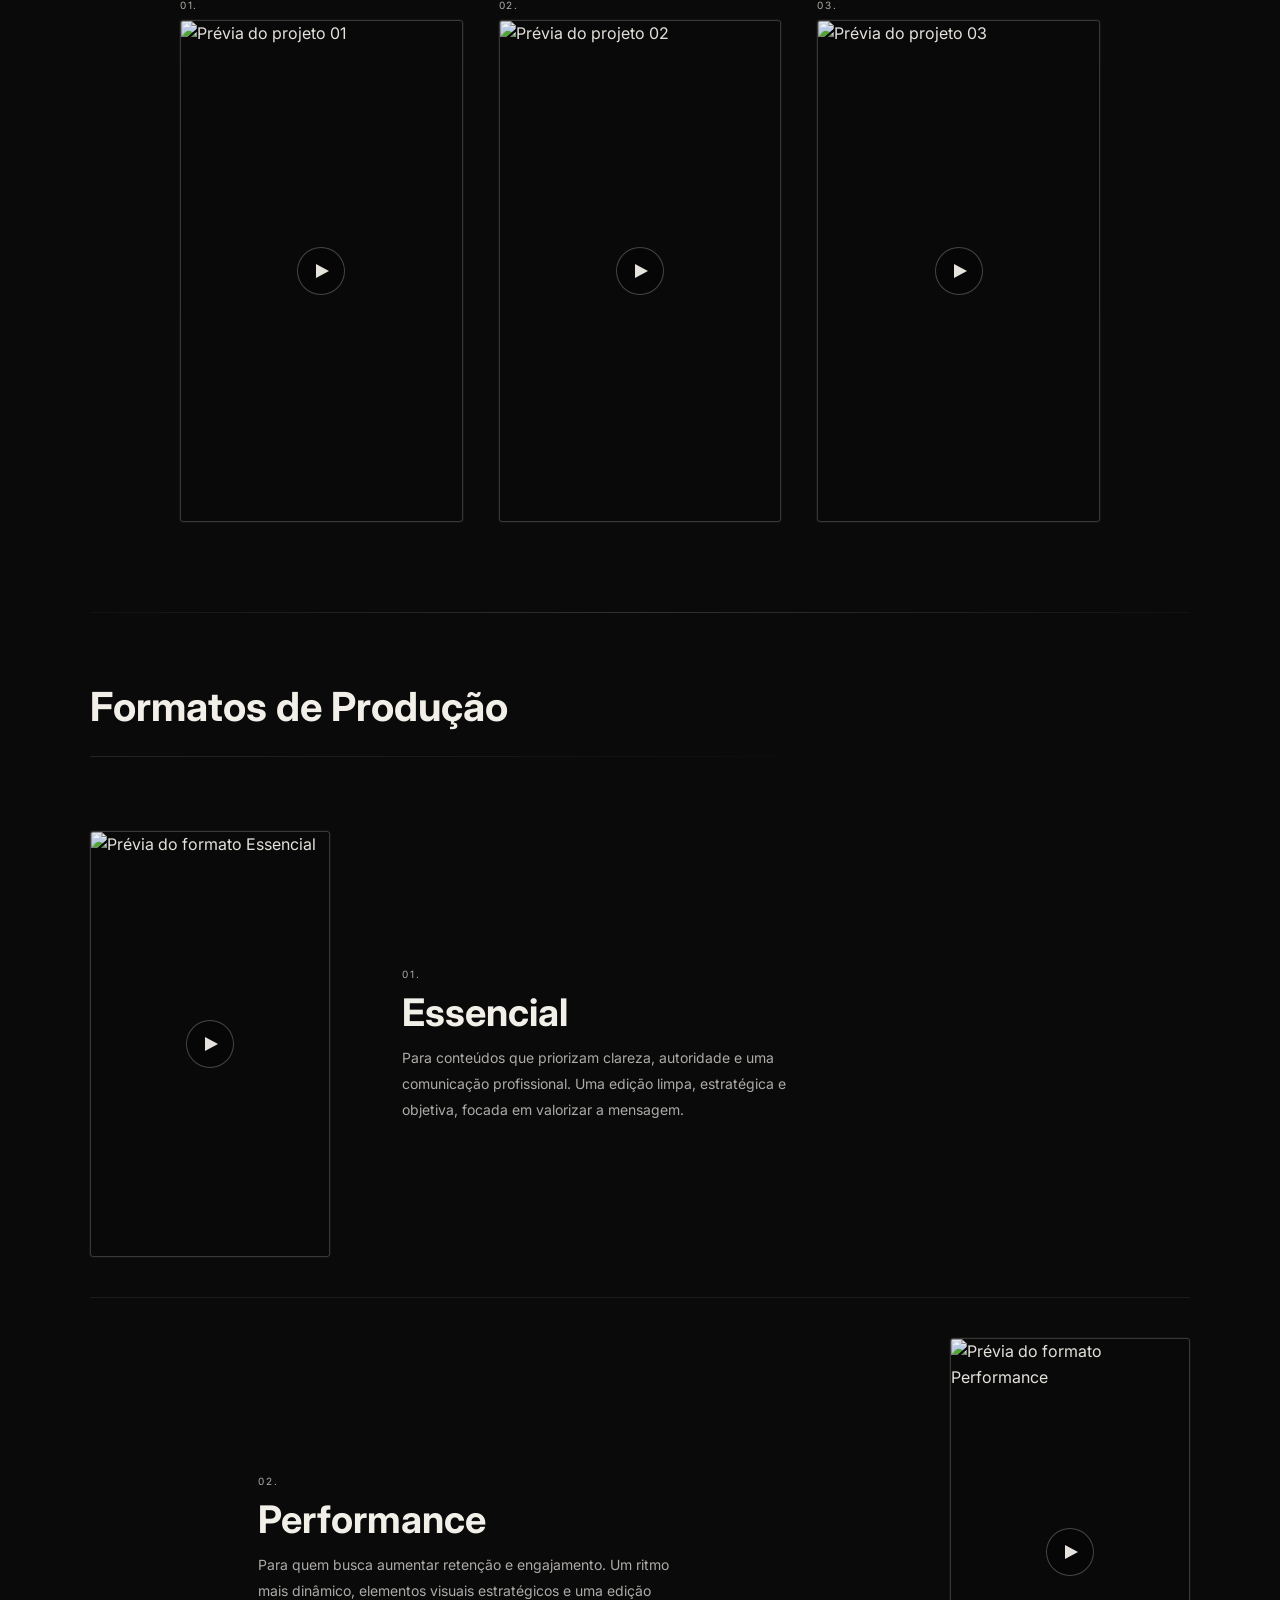
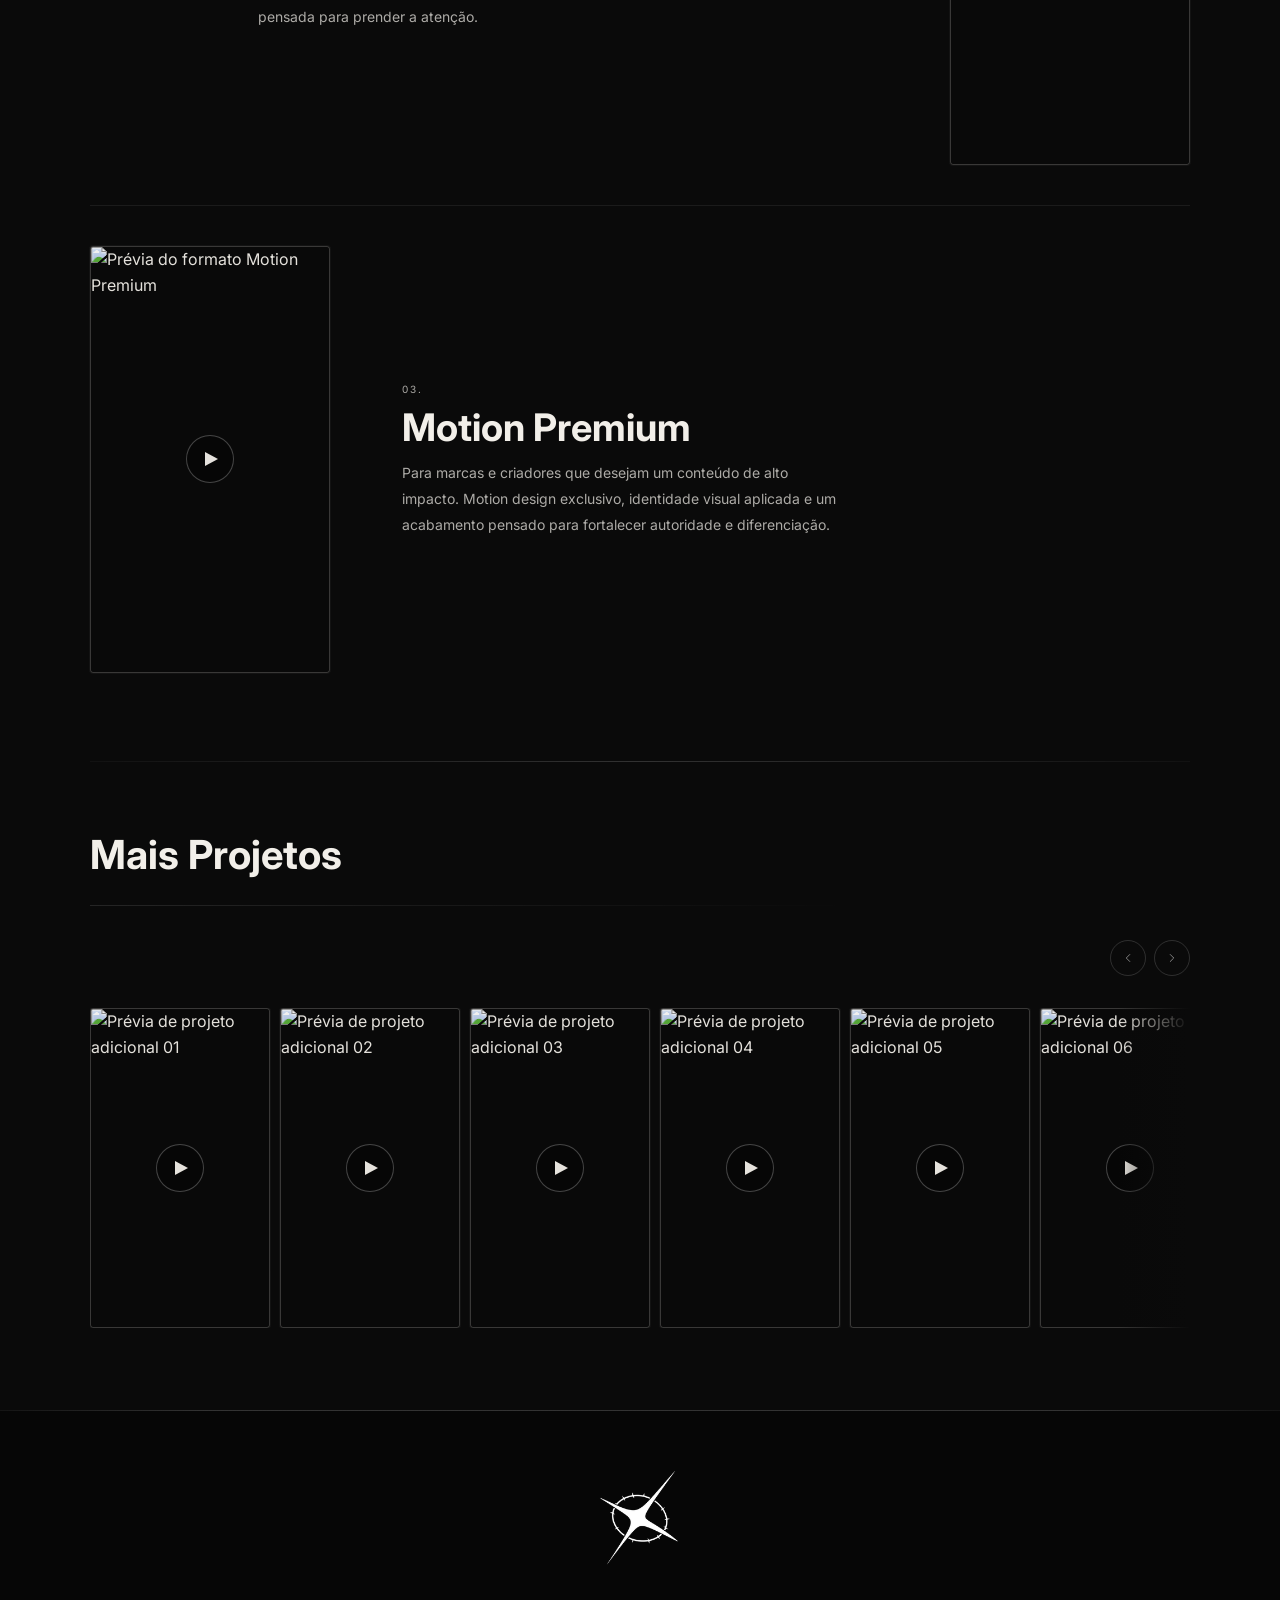
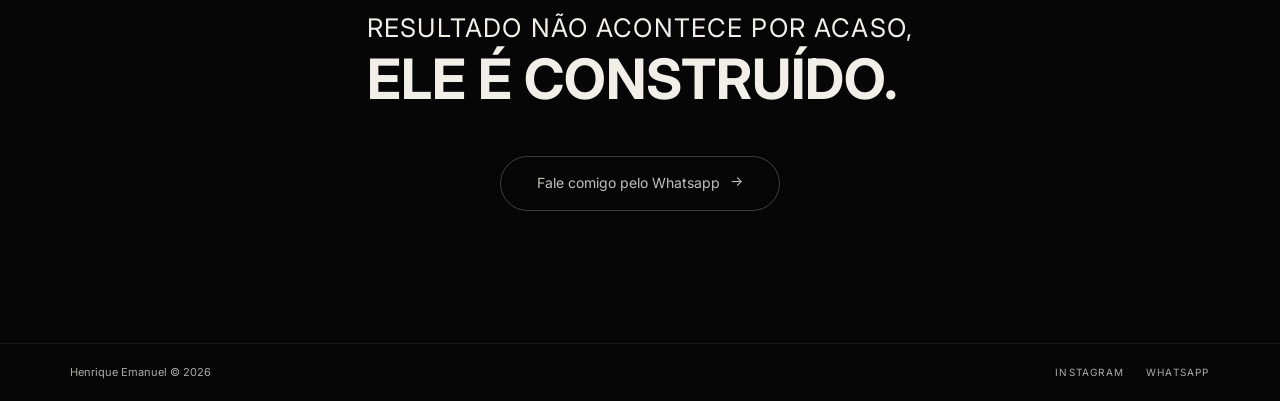
==== commit 94f2d961: "Update index.html" ====
--- a/index.html
+++ b/index.html
@@ -1,5 +1,3 @@
-
-
 <!DOCTYPE html>
 <html lang="pt-BR">
 <head>
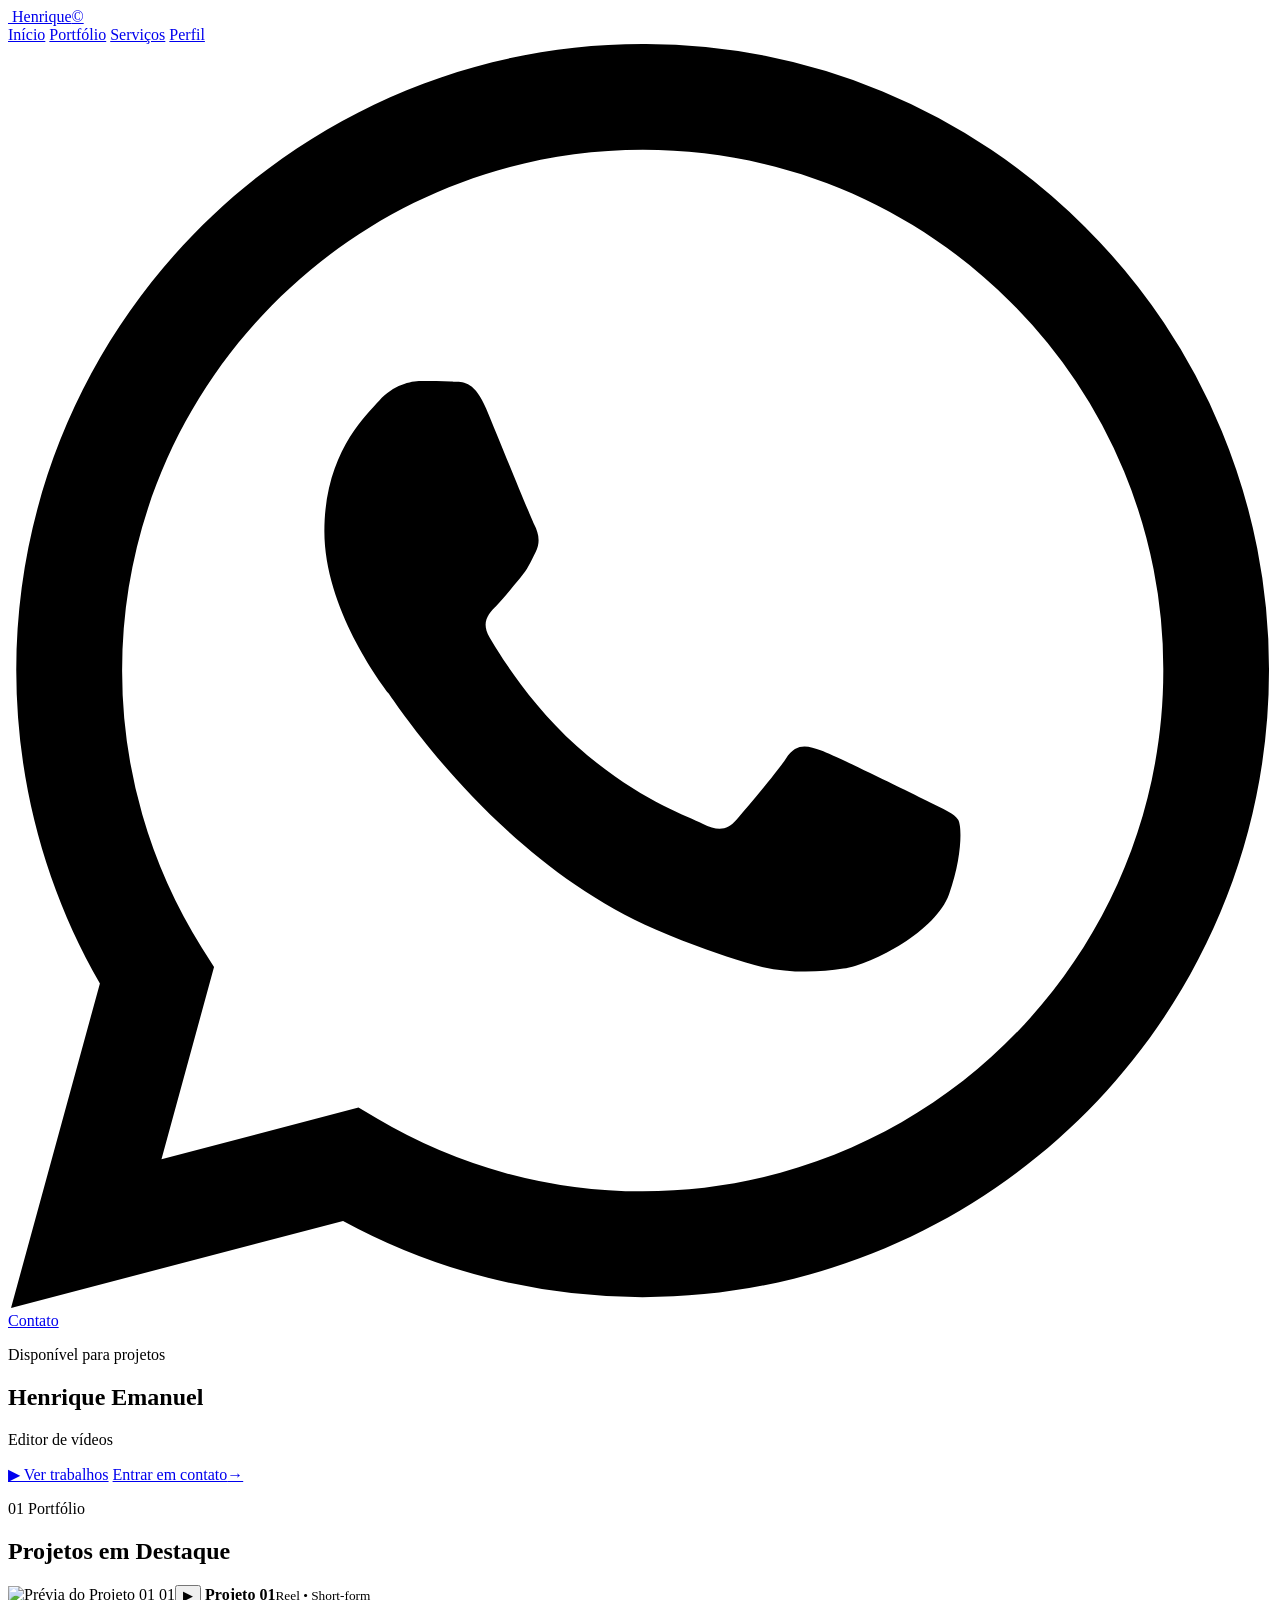
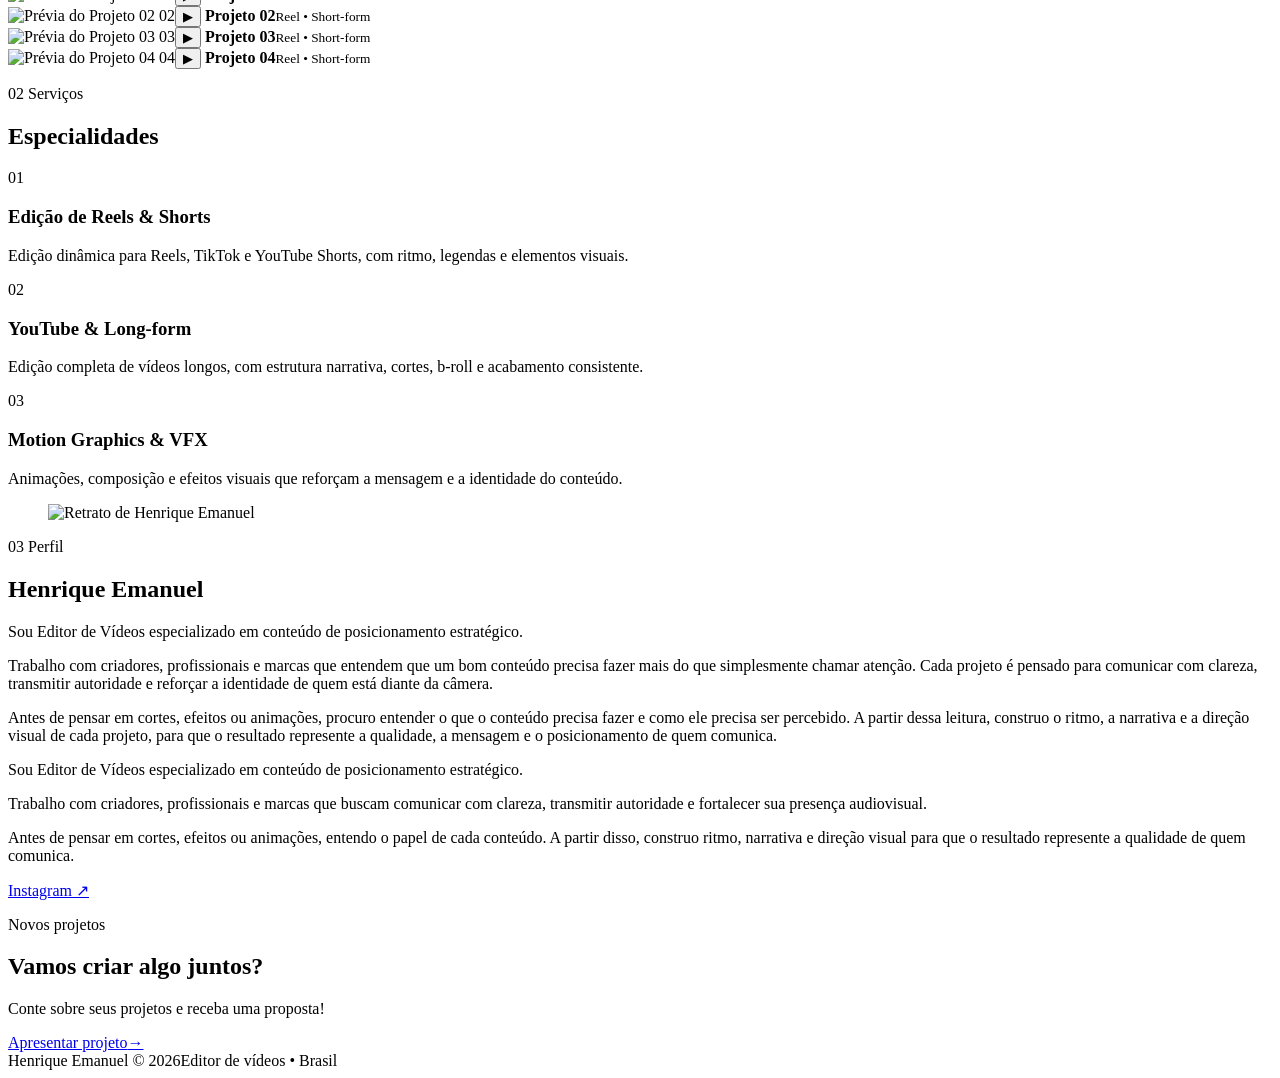
==== commit b56a351a: "New layout site.html" ====
--- a/index.html
+++ b/index.html
@@ -1,1980 +1,118 @@
-<!DOCTYPE html>
+<!doctype html>
 <html lang="pt-BR">
 <head>
-<meta charset="UTF-8">
-<meta name="viewport" content="width=device-width, initial-scale=1.0">
-<title>Henrique Emanuel — Editor de Vídeo</title>
-<meta name="description" content="Portfólio de Henrique Emanuel, editor de vídeos. Projetos, formatos de produção e contato para edição estratégica de vídeos.">
-<link rel="canonical" href="https://henriquemnl7.github.io/henriqueemanuel-/">
-<meta property="og:type" content="website">
-<meta property="og:title" content="Henrique Emanuel — Editor de Vídeos">
-<meta property="og:description" content="Portfólio de Henrique Emanuel, editor de vídeos. Edição estratégica, narrativa e estética para transformar conteúdo em resultado.">
-<meta property="og:url" content="https://henriquemnl7.github.io/henriqueemanuel-/">
-<meta property="og:site_name" content="Henrique Emanuel">
-<meta property="og:image" content="https://henriquemnl7.github.io/henriqueemanuel-/assets/og-image.png">
-<meta property="og:image:width" content="1200">
-<meta property="og:image:height" content="630">
-<meta property="og:image:alt" content="Henrique Emanuel — Editor de vídeos">
-<meta name="twitter:card" content="summary_large_image">
-<meta name="twitter:title" content="Henrique Emanuel — Editor de Vídeos">
-<meta name="twitter:description" content="Projetos, formatos de produção e contato com Henrique Emanuel, editor de vídeos.">
-<meta name="twitter:image" content="https://henriquemnl7.github.io/henriqueemanuel-/assets/og-image.png">
-<link rel="icon" href="assets/favicon.svg" type="image/svg+xml">
-<script type="application/ld+json">
-{
-  "@context": "https://schema.org",
-  "@type": "Person",
-  "name": "Henrique Emanuel",
-  "jobTitle": "Editor de vídeos",
-  "url": "https://henriquemnl7.github.io/henriqueemanuel-/",
-  "sameAs": ["https://www.instagram.com/henriqueemanuel.editor/"],
-  "knowsAbout": ["Edição de vídeo", "Vídeos para redes sociais", "Motion design"]
-}
-</script>
-<link rel="preconnect" href="https://fonts.googleapis.com">
-<link rel="preconnect" href="https://fonts.gstatic.com" crossorigin>
-<link rel="preconnect" href="https://i.ytimg.com">
-<link rel="preconnect" href="https://www.youtube-nocookie.com">
-<link href="https://fonts.googleapis.com/css2?family=Syne:wght@400;600;700;800&family=Inter:wght@300;400;500;700&display=swap" rel="stylesheet">
-<style>
+  <meta charset="utf-8">
+  <meta name="viewport" content="width=device-width, initial-scale=1">
+  <title>Henrique Emanuel — Editor de Reels e Vídeos Curtos</title>
+  <meta name="description" content="Portfólio de Henrique Emanuel, editor de Reels e vídeos curtos. Edição estratégica, motion design e conteúdo focado em retenção.">
+  <meta name="theme-color" content="#08090b">
+  <meta name="robots" content="index,follow">
+  <link rel="icon" type="image/png" href="./assets/henrique-logo.png">
+  <link rel="preconnect" href="https://i.ytimg.com">
+  <link rel="preconnect" href="https://www.youtube.com">
+  <script>document.documentElement.classList.add("motion-enabled")</script>
+  <link rel="stylesheet" href="./styles.css?v=56">
+  <script src="./script.js?v=56" defer></script>
+</head>
+<body>
+  <header class="site-header">
+    <a class="brand" href="#inicio" aria-label="Henrique Emanuel, início">
+      <img src="./assets/henrique-logo.png" alt="" aria-hidden="true">
+      <span class="brand-name">Henrique</span><span class="brand-mark">©</span>
+    </a>
+    <nav aria-label="Navegação principal">
+      <a href="#inicio">Início</a>
+      <a href="#trabalhos">Portfólio</a>
+      <a href="#servicos">Serviços</a>
+      <a href="#sobre">Perfil</a>
+    </nav>
+    <a class="nav-contact" href="https://wa.me/5583996275255" target="_blank" rel="noopener noreferrer"><svg class="whatsapp-icon" viewBox="0 0 24 24" aria-hidden="true"><path d="M17.472 14.382c-.297-.149-1.758-.867-2.03-.967-.273-.099-.471-.148-.67.15-.197.297-.767.966-.94 1.164-.173.199-.347.223-.644.075-.297-.15-1.255-.463-2.39-1.475-.883-.788-1.48-1.761-1.653-2.059-.173-.297-.018-.458.13-.606.134-.133.298-.347.446-.52.149-.174.198-.298.298-.497.099-.198.05-.371-.025-.52-.075-.149-.669-1.612-.916-2.207-.242-.579-.487-.5-.669-.51-.173-.008-.371-.01-.57-.01-.198 0-.52.074-.792.372-.272.297-1.04 1.016-1.04 2.479 0 1.462 1.065 2.875 1.213 3.074.149.198 2.096 3.2 5.077 4.487.709.306 1.262.489 1.694.625.712.227 1.36.195 1.871.118.571-.085 1.758-.719 2.006-1.413.248-.694.248-1.289.173-1.413-.074-.124-.272-.198-.57-.347zm-5.421 7.403h-.004a9.87 9.87 0 0 1-5.031-1.378l-.361-.214-3.741.982.998-3.648-.235-.374a9.86 9.86 0 0 1-1.51-5.26c.001-5.45 4.436-9.884 9.888-9.884 2.64 0 5.122 1.03 6.988 2.898a9.825 9.825 0 0 1 2.893 6.994c-.003 5.45-4.437 9.884-9.885 9.884zm8.413-18.297A11.815 11.815 0 0 0 12.05 0C5.495 0 .16 5.335.157 11.892c0 2.096.547 4.142 1.588 5.945L.057 24l6.305-1.654a11.882 11.882 0 0 0 5.683 1.448h.005c6.554 0 11.89-5.335 11.893-11.893a11.821 11.821 0 0 0-3.48-8.413z"/></svg><span>Contato</span></a>
+  </header>
 
-/* RESET */
-*, *::before, *::after { margin:0; padding:0; box-sizing:border-box; }
-html { scroll-behavior:smooth; }
-body {
-  background: #0a0a0a;
-  color: #f2efe9;
-  font-family: 'Inter', sans-serif;
-  font-size: 16px;
-  line-height: 1.6;
-  overflow-x: hidden;
-  -webkit-font-smoothing: antialiased;
-}
-
-/* TOKENS */
-:root {
-  --black:   #0a0a0a;
-  --black3:  #060606;
-  --cream:   #edeade;
-  --white:   #f2efe9;
-  --gray:    #888880;
-  --gray2:   #555550;
-  --gray3:   #333330;
-  --blue:    #006BFF;
-  --max-w:   1100px;
-  --px:      clamp(20px, 5.5vw, 80px);
-  --py:      clamp(72px, 10vw, 120px);
-}
-
-/* TOPBAR */
-.topbar {
-  position: fixed;
-  top: 0; left: 0; right: 0;
-  z-index: 300;
-  height: 64px;
-  padding: 0 clamp(18px, 5.2vw, 46px);
-  display: grid;
-  grid-template-columns: minmax(0, 1fr) auto minmax(0, 1fr);
-  align-items: center;
-  background: rgba(10,10,10,0.88);
-  backdrop-filter: blur(16px);
-  -webkit-backdrop-filter: blur(16px);
-  border-bottom: 0.5px solid rgba(255,255,255,0.07);
-}
-
-.topbar-logo {
-  display: flex;
-  align-items: center;
-  grid-column: 1;
-  justify-self: start;
-  min-width: 0;
-  gap: 10px;
-  text-decoration: none;
-}
-
-.topbar-logo img {
-  width: 20px; height: 20px;
-  object-fit: contain;
-  filter: brightness(0) invert(1);
-  opacity: 0.85;
-}
-
-.topbar-name {
-  font-family: 'Inter', sans-serif;
-  font-weight: 700;
-  font-size: 14px;
-  line-height: 1;
-  letter-spacing: -0.02em;
-  color: #f2efe9;
-}
-
-.topbar-clock {
-  font-family: 'Inter', sans-serif;
-  grid-column: 3;
-  justify-self: end;
-  font-size: clamp(10px, 2.8vw, 11px);
-  font-weight: 400;
-  color: rgba(255,255,255,0.45);
-  letter-spacing: 0.04em;
-  white-space: nowrap;
-}
-
-.topbar-contact {
-  display: flex;
-  align-items: center;
-  grid-column: 2;
-  grid-row: 1;
-  justify-self: center;
-  gap: 6px;
-  background: transparent;
-  border: 0.5px solid rgba(255,255,255,0.18);
-  border-radius: 2px;
-  padding: 7px 12px;
-  font-family: 'Inter', sans-serif;
-  font-size: 11px;
-  font-weight: 400;
-  color: rgba(255,255,255,0.7);
-  text-decoration: none;
-  transition: border-color .2s, color .2s;
-}
-.topbar-contact:hover {
-  border-color: rgba(255,255,255,0.45);
-  color: #f2efe9;
-}
-.topbar-contact svg {
-  width: 14px; height: 14px;
-  fill: currentColor;
-  flex-shrink: 0;
-}
-
-/* HERO */
-.hero-sticky-wrapper {
-  position: sticky;
-  top: 0;
-  z-index: 1;
-  height: 100dvh;
-  min-height: 100dvh;
-  overflow: hidden;
-}
-
-.hero {
-  width: 100%;
-  height: 100%;
-  min-height: 100dvh;
-  background: var(--black);
-  display: flex;
-  align-items: center;
-  justify-content: center;
-  position: relative;
-  overflow: hidden;
-}
-
-/* Foto hero — só desktop */
-.hero-photo {
-  position: absolute;
-  top: 0; right: 0;
-  width: 50%;
-  height: 100%;
-  object-fit: cover;
-  object-position: top center;
-  opacity: 0.2;
-  mask-image:
-    linear-gradient(to left, rgba(0,0,0,0.8) 0%, transparent 68%),
-    linear-gradient(to bottom, rgba(0,0,0,1) 55%, transparent 100%);
-  -webkit-mask-image:
-    linear-gradient(to left, rgba(0,0,0,0.8) 0%, transparent 68%),
-    linear-gradient(to bottom, rgba(0,0,0,1) 55%, transparent 100%);
-  mask-composite: intersect;
-  -webkit-mask-composite: destination-in;
-  display: none;
-}
-
-.hero-inner {
-  position: relative;
-  z-index: 2;
-  width: 100%;
-  max-width: 900px;
-  padding: 64px var(--px) clamp(56px, 9vh, 96px);
-  display: flex;
-  flex-direction: column;
-  align-items: center;
-  justify-content: center;
-  text-align: center;
-  transform: translateY(3vh);
-}
-
-/* Badge */
-.hero-badge {
-  display: inline-flex;
-  align-items: center;
-  justify-content: center;
-  gap: 8px;
-  background: rgba(255,255,255,0.08);
-  border: 0.5px solid rgba(255,255,255,0.14);
-  border-radius: 3px;
-  padding: 6px 12px;
-  font-family: 'Inter', sans-serif;
-  font-size: 12px;
-  font-weight: 400;
-  color: rgba(255,255,255,0.56);
-  letter-spacing: 0;
-  margin-bottom: clamp(26px, 5.2vw, 36px);
-  width: fit-content;
-}
-
-.badge-dot {
-  position: relative;
-  width: 7px; height: 7px;
-  border-radius: 50%;
-  background: var(--blue);
-  box-shadow: 0 0 8px rgba(0,107,255,0.85);
-  flex-shrink: 0;
-}
-
-.badge-dot::after {
-  content: "";
-  position: absolute;
-  inset: -6px;
-  border-radius: inherit;
-  background: rgba(0,107,255,0.24);
-  animation: badgePulse 1.8s ease-out infinite;
-}
-
-@keyframes badgePulse {
-  0% { transform: scale(0.45); opacity: 0.95; }
-  70% { transform: scale(1.55); opacity: 0; }
-  100% { transform: scale(1.55); opacity: 0; }
-}
-
-/* Nome */
-.hero-name {
-  font-family: 'Inter', sans-serif;
-  font-weight: 700;
-  font-size: clamp(52px, 15.4vw, 92px);
-  line-height: 0.93;
-  letter-spacing: 0;
-  word-spacing: -0.08em;
-  color: #f2efe9;
-  margin-bottom: clamp(24px, 4.8vw, 34px);
-}
-
-/* Cargo */
-.hero-role {
-  font-family: 'Inter', sans-serif;
-  font-weight: 400;
-  font-size: clamp(11px, 3vw, 14px);
-  letter-spacing: 0.15em;
-  text-transform: uppercase;
-  color: rgba(255,255,255,0.42);
-  margin-bottom: clamp(34px, 6.5vw, 52px);
-}
-
-/* Botões */
-.hero-actions {
-  display: flex;
-  flex-direction: column;
-  align-items: stretch;
-  gap: 12px;
-  width: 100%;
-  max-width: 820px;
-}
-
-.btn-primary {
-  display: flex;
-  align-items: center;
-  justify-content: center;
-  background: #f2efe9;
-  color: #0a0a0a;
-  font-family: 'Inter', sans-serif;
-  font-weight: 400;
-  font-size: 14px;
-  letter-spacing: 0;
-  text-transform: none;
-  padding: 14px 24px;
-  border-radius: 2px;
-  text-decoration: none;
-  transition: opacity .2s;
-  width: 100%;
-  text-align: center;
-}
-.btn-primary:hover { opacity: 0.86; }
-
-.btn-secondary {
-  display: flex;
-  align-items: center;
-  justify-content: center;
-  gap: 6px;
-  background: transparent;
-  color: rgba(255,255,255,0.75);
-  font-family: 'Inter', sans-serif;
-  font-weight: 400;
-  font-size: 14px;
-  letter-spacing: 0;
-  text-transform: none;
-  padding: 14px 24px;
-  border-radius: 2px;
-  border: 0.5px solid rgba(255,255,255,0.22);
-  text-decoration: none;
-  transition: border-color .2s, color .2s;
-  width: 100%;
-  text-align: center;
-}
-.btn-secondary:hover {
-  border-color: rgba(255,255,255,0.5);
-  color: #f2efe9;
-}
-
-.btn-secondary span {
-  position: relative;
-  top: -2px;
-}
-
-/* HERO SCROLL ANCHOR */
-.hero-scroll-space {
-  height: 0;
-  background: var(--black);
-  position: relative;
-  z-index: 2;
-}
-
-/* TICKER */
-.ticker-wrap {
-  margin-top: 0;
-  overflow: hidden;
-  background: var(--black);
-  border-top: 0;
-  border-bottom: 0.5px solid rgba(255,255,255,0.06);
-  padding: 13px 0;
-  position: relative;
-  z-index: 2;
-}
-
-.ticker-wrap::before {
-  content: '';
-  position: absolute;
-  top: 0;
-  left: 0;
-  width: 100%;
-  height: 1px;
-  background: linear-gradient(
-    to right,
-    rgba(255,255,255,0.06),
-    rgba(255,255,255,0.18) 16%,
-    rgba(255,255,255,0.18) 84%,
-    rgba(255,255,255,0.06)
-  );
-  pointer-events: none;
-}
-
-.ticker-track {
-  display: flex;
-  width: max-content;
-  animation: ticker 26s linear infinite;
-}
-
-.ticker-item {
-  font-family: 'Syne', sans-serif;
-  font-size: 10px;
-  font-weight: 600;
-  letter-spacing: 0.16em;
-  text-transform: uppercase;
-  color: var(--gray);
-  padding: 0 20px;
-  white-space: nowrap;
-}
-
-.ticker-sep {
-  display: inline-block;
-  width: 3px; height: 3px;
-  border-radius: 50%;
-  background: var(--gray3);
-  vertical-align: middle;
-  margin: 0 4px;
-}
-
-@keyframes ticker {
-  0%   { transform: translateX(0); }
-  100% { transform: translateX(-50%); }
-}
-
-/* ESSENCIA */
-.essencia {
-  background: var(--cream);
-  position: relative;
-  z-index: 2;
-  display: flex;
-  flex-direction: column;
-  padding-top: clamp(42px, 8vw, 68px);
-}
-
-/* Mobile: foto com padding lateral e topo */
-.essencia-head {
-  order: 1;
-  padding: 0 clamp(24px, 6vw, 54px);
-}
-
-.essencia-photo-wrap {
-  order: 2;
-  padding: clamp(10px, 2.8vw, 18px) clamp(24px, 6vw, 54px) 0;
-  aspect-ratio: 1.22 / 1;
-  overflow: hidden;
-  border-radius: 6px;
-}
-
-.essencia-photo-wrap img {
-  width: 100%;
-  height: 100%;
-  object-fit: cover;
-  object-position: top center;
-  display: block;
-  border-radius: 6px;
-}
-
-.essencia-text {
-  order: 3;
-  display: flex;
-  flex-direction: column;
-  padding: clamp(26px, 6vw, 42px) clamp(24px, 6vw, 54px) clamp(42px, 6vw, 68px);
-}
-
-.ess-divider {
-  height: 0.5px;
-  background: rgba(0,0,0,0.12);
-  margin-bottom: clamp(20px, 4vw, 30px);
-}
-
-.ess-label {
-  font-family: 'Inter', sans-serif;
-  font-weight: 700;
-  font-size: 12px;
-  letter-spacing: 0.18em;
-  text-transform: uppercase;
-  color: var(--black);
-  margin-bottom: clamp(12px, 2.4vw, 18px);
-}
-
-.ess-frase {
-  font-family: 'Inter', sans-serif;
-  font-weight: 700;
-  font-size: clamp(17px, 4.35vw, 32px);
-  line-height: 1.16;
-  letter-spacing: 0;
-  color: var(--black);
-  margin-bottom: clamp(20px, 4vw, 30px);
-  max-width: 690px;
-}
-
-.ess-frase span {
-  display: inline;
-  white-space: normal;
-}
-
-.ess-corpo {
-  font-family: 'Inter', sans-serif;
-  font-weight: 400;
-  font-size: 15px;
-  line-height: 1.82;
-  color: #555550;
-  margin-bottom: 0;
-  max-width: 620px;
-}
-
-.ess-corpo + .ess-corpo {
-  margin-top: 0.42em;
-}
-
-.ess-divider-bot {
-  height: 0.5px;
-  background: rgba(0,0,0,0.12);
-  margin-top: clamp(26px, 5vw, 40px);
-}
-
-/* SECTION */
-.section {
-  padding: var(--py) var(--px);
-  position: relative;
-  z-index: 2;
-}
-
-.section-inner {
-  max-width: var(--max-w);
-  margin: 0 auto;
-}
-
-.sec-eyebrow {
-  font-family: 'Inter', sans-serif;
-  font-weight: 400;
-  font-size: 10px;
-  letter-spacing: 0.22em;
-  text-transform: uppercase;
-  color: var(--gray2);
-  margin-bottom: 14px;
-}
-
-.sec-title {
-  font-family: 'Syne', sans-serif;
-  font-weight: 800;
-  line-height: 0.96;
-  letter-spacing: -0.03em;
-  color: var(--white);
-  font-size: clamp(36px, 7vw, 72px);
-  margin-bottom: clamp(36px, 5vw, 56px);
-}
-
-/* SECTION */
-.video-card {
-  position: relative;
-  aspect-ratio: 9/16;
-  border-radius: 3px;
-  overflow: hidden;
-  cursor: pointer;
-  background: transparent;
-  display: block;
-  border: 0;
-  box-shadow: none;
-}
-
-.video-thumb {
-  width: 100%; height: 100%;
-  object-fit: cover;
-  display: block;
-  transition: transform 0.45s ease, opacity 0.3s ease;
-}
-
-.video-card:hover .video-thumb {
-  transform: scale(1.04);
-  opacity: 0.8;
-}
-
-.video-overlay {
-  position: absolute;
-  inset: 0;
-  display: flex;
-  align-items: center;
-  justify-content: center;
-  background: rgba(0,0,0,0.06);
-  transition: background 0.3s;
-}
-
-.video-card:hover .video-overlay { background: rgba(0,0,0,0.2); }
-
-.play-btn {
-  width: 48px; height: 48px;
-  border-radius: 50%;
-  background: rgba(5,5,5,0.6);
-  border: 0.5px solid rgba(255,255,255,0.25);
-  display: flex;
-  align-items: center;
-  justify-content: center;
-  transition: transform 0.22s, background 0.22s;
-}
-
-.video-card:hover .play-btn {
-  transform: scale(1.1);
-  background: rgba(5,5,5,0.9);
-}
-
-.play-tri {
-  width: 0; height: 0;
-  border-style: solid;
-  border-width: 7px 0 7px 13px;
-  border-color: transparent transparent transparent rgba(242,239,233,0.95);
-  margin-left: 3px;
-}
-
-/* LIGHTBOX */
-.lightbox {
-  display: flex;
-  position: fixed;
-  inset: 0;
-  background: rgba(4,4,4,0.97);
-  z-index: 1000;
-  align-items: center;
-  justify-content: center;
-  padding: clamp(52px, 8vh, 72px) 20px clamp(48px, 7vh, 64px);
-  opacity: 0;
-  pointer-events: none;
-  overscroll-behavior: contain;
-  transition: opacity 0.24s ease;
-}
-.lightbox.open {
-  opacity: 1;
-  pointer-events: auto;
-}
-
-.lb-open {
-  position: fixed;
-  width: 100%;
-  overflow: hidden;
-}
-
-.lb-inner {
-  position: relative;
-  width: min(
-    360px,
-    calc(100vw - 40px),
-    calc((100vh - 136px) * 0.5625)
-  );
-  max-width: 100%;
-}
-
-.lb-video {
-  aspect-ratio: 9/16;
-  border-radius: 3px;
-  overflow: hidden;
-  background: #0a0a0a;
-}
-
-.lb-video iframe {
-  width: 100%; height: 100%;
-  border: none; display: block;
-}
-
-.lb-close {
-  position: absolute;
-  top: -42px; right: 0;
-  background: none; border: none;
-  color: rgba(255,255,255,0.55);
-  font-family: 'Syne', sans-serif;
-  font-size: 10px; font-weight: 600;
-  letter-spacing: 0.12em; text-transform: uppercase;
-  cursor: pointer; padding: 8px 0;
-  transition: color 0.2s;
-}
-.lb-close:hover { color: #f2efe9; }
-
-.lb-sound {
-  position: absolute;
-  bottom: -38px; right: 0;
-  background: none; border: none;
-  color: rgba(255,255,255,0.45);
-  font-family: 'Inter', sans-serif;
-  font-size: 11px; font-weight: 400;
-  cursor: pointer; padding: 6px 0;
-  transition: color 0.2s;
-}
-.lb-sound:hover { color: #f2efe9; }
-
-@media (min-width: 768px) {
-  .lb-inner {
-    width: min(
-      420px,
-      calc(100vw - 48px),
-      calc((100vh - 150px) * 0.5625)
-    );
-  }
-}
-
-/* SECTION */
-.dest-grid {
-  display: flex;
-  flex-direction: column;
-  align-items: center;
-  gap: clamp(46px, 12vw, 72px);
-}
-
-.portfolio-section {
-  background: var(--black);
-  padding-top: clamp(58px, 9vw, 104px);
-  padding-bottom: clamp(86px, 13vw, 140px);
-}
-
-.portfolio-section .section-inner {
-  max-width: min(100%, 920px);
-}
-
-.section-main-title,
-.portfolio-title {
-  font-family: 'Inter', sans-serif;
-  font-weight: 700;
-  font-size: clamp(26px, 6.6vw, 40px);
-  line-height: 1.08;
-  letter-spacing: 0;
-  color: #f2efe9;
-  margin-bottom: clamp(30px, 7vw, 50px);
-}
-
-.dest-item {
-  width: min(78vw, 304px);
-}
-
-.dest-num {
-  display: block;
-  font-family: 'Inter', sans-serif;
-  font-weight: 400;
-  font-size: 10px;
-  line-height: 1;
-  letter-spacing: 0.16em;
-  color: rgba(242,239,233,0.7);
-  margin-bottom: 10px;
-}
-
-.dest-item .video-card {
-  width: 100%;
-}
-
-#projetos-em-destaque .video-card,
-#formatos-de-producao .video-card,
-#mais-projetos .video-card {
-  border: 0.5px solid rgba(242,239,233,0.2);
-  box-shadow: 0 0 0 1px rgba(242,239,233,0.035);
-}
-
-.dest-item .video-card:focus-visible {
-  outline: 1px solid rgba(242,239,233,0.72);
-  outline-offset: 5px;
-}
-
-/* FORMATOS */
-.fmt-list {
-  display: flex;
-  flex-direction: column;
-}
-
-.section-separator {
-  height: 0.5px;
-  background: rgba(255,255,255,0.22);
-  margin-bottom: clamp(20px, 4vw, 30px);
-}
-
-#formatos-de-producao {
-  padding-top: clamp(48px, 8vw, 88px);
-}
-
-#formatos-de-producao .section-separator {
-  margin-bottom: clamp(16px, 3vw, 26px);
-}
-
-.fmt-item {
-  display: flex;
-  flex-direction: column;
-  align-items: center;
-  gap: 24px;
-  padding: clamp(32px, 5vw, 56px) 0;
-  border-bottom: 0.5px solid rgba(255,255,255,0.07);
-}
-.fmt-item:last-child { border-bottom: none; }
-
-.fmt-vid { width: 100%; max-width: 200px; }
-
-.fmt-info {
-  width: 100%;
-  max-width: 620px;
-  text-align: left;
-}
-
-.fmt-num {
-  font-family: 'Inter', sans-serif;
-  font-weight: 400;
-  font-size: 10px;
-  letter-spacing: 0.18em;
-  color: rgba(242,239,233,0.7);
-  margin-bottom: 10px;
-}
-
-.fmt-nome {
-  font-family: 'Inter', sans-serif;
-  font-weight: 700;
-  font-size: clamp(22px, 4.5vw, 38px);
-  line-height: 1.08;
-  letter-spacing: 0;
-  color: #f2efe9;
-  margin-bottom: 12px;
-}
-
-.fmt-desc {
-  font-family: 'Inter', sans-serif;
-  font-weight: 400;
-  font-size: 14px;
-  line-height: 1.85;
-  color: rgba(242,239,233,0.7);
-  max-width: 440px;
-  margin: 0;
-}
-
-/* GALERIA */
-.gal-header {
-  display: flex;
-  align-items: flex-end;
-  justify-content: space-between;
-  margin-bottom: clamp(24px, 3.5vw, 40px);
-}
-
-.gal-nav { display: flex; gap: 8px; }
-
-.gal-arr {
-  width: 36px; height: 36px;
-  border-radius: 50%;
-  border: 0.5px solid rgba(255,255,255,0.15);
-  background: transparent;
-  display: flex; align-items: center; justify-content: center;
-  cursor: pointer;
-  transition: border-color .2s, background .2s;
-}
-.gal-arr:hover {
-  border-color: rgba(255,255,255,0.4);
-  background: rgba(255,255,255,0.04);
-}
-.gal-arr svg {
-  width: 14px; height: 14px;
-  stroke: rgba(255,255,255,0.55);
-  fill: none; stroke-width: 1.5;
-  stroke-linecap: round; stroke-linejoin: round;
-  transition: stroke .2s;
-}
-.gal-arr:hover svg { stroke: rgba(255,255,255,0.9); }
-
-.gal-viewport {
-  overflow-x: auto;
-  overflow-y: hidden;
-  position: relative;
-  cursor: grab;
-  scroll-snap-type: x mandatory;
-  -webkit-overflow-scrolling: touch;
-  scrollbar-width: none;
-}
-.gal-viewport::-webkit-scrollbar { display: none; }
-.gal-viewport:active { cursor: grabbing; }
-
-.gal-viewport::after {
-  content: '';
-  position: absolute;
-  right: 0; top: 0; bottom: 0;
-  width: 72px;
-  background: linear-gradient(to right, transparent, var(--black));
-  pointer-events: none;
-  z-index: 2;
-}
-
-.gal-track {
-  display: flex;
-  gap: 10px;
-  width: max-content;
-}
-
-.gal-card {
-  flex-shrink: 0;
-  width: clamp(120px, 26vw, 180px);
-  scroll-snap-align: start;
-}
-
-#mais-projetos {
-  padding-bottom: clamp(46px, 7vw, 82px);
-}
-
-/* CTA FINAL */
-.cta-section {
-  background: var(--black3);
-  padding: clamp(42px, 7vw, 110px) var(--px) clamp(86px, 11vw, 132px);
-  display: flex;
-  flex-direction: column;
-  align-items: center;
-  text-align: center;
-  position: relative;
-  z-index: 2;
-  overflow: hidden;
-  isolation: isolate;
-}
-
-.cta-section::before {
-  content: '';
-  width: min(100%, 820px);
-  height: 0.5px;
-  background: rgba(255,255,255,0.18);
-  margin-bottom: clamp(38px, 7vw, 64px);
-  flex-shrink: 0;
-}
-
-.cta-logo {
-  width: clamp(78px, 18vw, 104px);
-  height: clamp(78px, 18vw, 104px);
-  object-fit: contain;
-  filter: brightness(0) invert(1);
-  opacity: 1;
-  margin-bottom: clamp(24px, 4.5vw, 38px);
-  position: relative;
-  z-index: 1;
-}
-
-.cta-frase {
-  position: relative;
-  z-index: 1;
-  width: min(100%, 860px);
-  margin-bottom: clamp(38px, 5.6vw, 56px);
-  display: flex;
-  flex-direction: column;
-  align-items: center;
-  gap: clamp(6px, 1vw, 10px);
-}
-
-.cta-line1 {
-  font-family: 'Inter', sans-serif;
-  font-weight: 400;
-  font-size: clamp(12px, 3.25vw, 31px);
-  line-height: 1.2;
-  letter-spacing: 0.045em;
-  text-transform: uppercase;
-  color: #f2efe9;
-  display: block;
-  max-width: 1040px;
-}
-
-.cta-line2 {
-  font-family: 'Inter', sans-serif;
-  font-weight: 700;
-  font-size: clamp(28px, 7.1vw, 78px);
-  line-height: 0.98;
-  letter-spacing: 0;
-  text-transform: uppercase;
-  color: #f2efe9;
-  display: block;
-  white-space: nowrap;
-}
-
-.cta-line2 span {
-  display: inline;
-}
-
-.cta-btn {
-  display: inline-flex;
-  align-items: center;
-  gap: 10px;
-  background: transparent;
-  color: rgba(242,239,233,0.8);
-  border: 0.5px solid rgba(255,255,255,0.22);
-  border-radius: 100px;
-  padding: 15px 36px;
-  font-family: 'Inter', sans-serif;
-  font-weight: 400;
-  font-size: 14px;
-  letter-spacing: 0;
-  text-transform: none;
-  text-decoration: none;
-  position: relative; z-index: 1;
-  transition: background .22s, border-color .22s, color .22s;
-}
-
-.cta-btn-arrow {
-  display: inline-block;
-  position: relative;
-  top: -2px;
-}
-
-.cta-btn:hover {
-  background: rgba(255,255,255,0.05);
-  border-color: rgba(255,255,255,0.45);
-  color: #f2efe9;
-}
-
-
-/* RODAPE */
-.rodape {
-  background: var(--black);
-  border-top: 0.5px solid rgba(255,255,255,0.06);
-  padding: 20px var(--px);
-  display: flex;
-  align-items: center;
-  justify-content: space-between;
-  flex-wrap: wrap;
-  gap: 12px;
-  position: relative;
-  z-index: 2;
-}
-
-.rodape-nome {
-  font-family: 'Inter', sans-serif;
-  font-size: 11px;
-  font-weight: 400;
-  color: var(--gray3);
-}
-
-.rodape-links {
-  display: flex;
-  gap: 22px;
-}
-
-.rodape-links a {
-  font-family: 'Syne', sans-serif;
-  font-size: 10px;
-  font-weight: 600;
-  letter-spacing: 0.12em;
-  text-transform: uppercase;
-  color: var(--gray3);
-  text-decoration: none;
-  transition: color .2s;
-}
-.rodape-links a:hover { color: var(--white); }
-
-/* FADE-UP */
-.fade-up {
-  opacity: 0;
-  transform: translateY(20px);
-  transition: opacity 0.65s ease, transform 0.65s ease;
-}
-.fade-up.visible { opacity: 1; transform: translateY(0); }
-
-/* ENTRADA INICIAL */
-.page-loading .hero-badge,
-.page-loading .hero-name,
-.page-loading .hero-role,
-.page-loading .hero-actions {
-  opacity: 0;
-  transform: translateY(24px);
-}
-
-.page-ready .hero-badge,
-.page-ready .hero-name,
-.page-ready .hero-role,
-.page-ready .hero-actions {
-  opacity: 1;
-  transform: translateY(0);
-  transition:
-    opacity 0.9s cubic-bezier(0.22, 1, 0.36, 1),
-    transform 0.9s cubic-bezier(0.22, 1, 0.36, 1);
-}
-
-.page-ready .hero-badge { transition-delay: 0s; }
-.page-ready .hero-name { transition-delay: 0.12s; }
-.page-ready .hero-role { transition-delay: 0.24s; }
-.page-ready .hero-actions { transition-delay: 0.36s; }
-
-.intro-playing.page-ready .hero-badge,
-.intro-playing.page-ready .hero-name,
-.intro-playing.page-ready .hero-role,
-.intro-playing.page-ready .hero-actions {
-  animation: introRise 0.9s cubic-bezier(0.22, 1, 0.36, 1) both;
-}
-
-.intro-playing.page-ready .hero-badge { animation-delay: 0s; }
-.intro-playing.page-ready .hero-name { animation-delay: 0.12s; }
-.intro-playing.page-ready .hero-role { animation-delay: 0.24s; }
-.intro-playing.page-ready .hero-actions { animation-delay: 0.36s; }
-
-@keyframes introRise {
-  from {
-    opacity: 0;
-    transform: translateY(24px);
-  }
-
-  to {
-    opacity: 1;
-    transform: translateY(0);
-  }
-}
-
-@media (prefers-reduced-motion: reduce) {
-  .fade-up,
-  .page-loading .hero-badge,
-  .page-loading .hero-name,
-  .page-loading .hero-role,
-  .page-loading .hero-actions,
-  .page-ready .hero-badge,
-  .page-ready .hero-name,
-  .page-ready .hero-role,
-  .page-ready .hero-actions {
-    animation: none;
-    opacity: 1;
-    transform: none;
-    transition: none;
-  }
-}
-
-/* SECTION */
-@media (min-width: 768px) {
-  /* Hero */
-  .hero-photo { display: block; }
-  .hero { align-items: flex-end; }
-  .hero-inner {
-    align-items: flex-start;
-    text-align: left;
-    max-width: var(--max-w);
-    padding: 52px var(--px) clamp(64px, 12vh, 120px);
-    transform: none;
-  }
-  .hero-actions { flex-direction: row; }
-  .btn-primary, .btn-secondary { width: auto; }
-
-  /* Essência 50/50 */
-  .essencia {
-    display: grid;
-    grid-template-columns: 420px 1fr;
-    grid-template-rows: auto 1fr;
-    align-items: stretch;
-    min-height: 600px;
-    padding-top: 0;
-  }
-
-  .essencia-head {
-    grid-column: 2;
-    grid-row: 1;
-    padding: clamp(48px, 6vw, 72px) clamp(44px, 5vw, 68px) 0;
-  }
-
-  .essencia-photo-wrap {
-    padding: 0;
-    grid-column: 1;
-    grid-row: 1 / span 2;
-    height: 100%;
-    aspect-ratio: unset;
-    border-radius: 0;
-  }
-
-  .essencia-photo-wrap img {
-    width: 100%;
-    height: 100%;
-    aspect-ratio: unset;
-    object-fit: cover;
-    border-radius: 0;
-  }
-
-  .essencia-text {
-    grid-column: 2;
-    grid-row: 2;
-    display: flex;
-    flex-direction: column;
-    justify-content: start;
-    padding: clamp(24px, 3vw, 36px) clamp(44px, 5vw, 68px) clamp(48px, 6vw, 72px);
-  }
-
-  /* Destaques */
-  .dest-grid {
-    display: grid;
-    grid-template-columns: repeat(3, 1fr);
-    align-items: start;
-    gap: clamp(24px, 3vw, 36px);
-  }
-  .dest-item {
-    width: 100%;
-  }
-
-  /* Formatos */
-  .fmt-item {
-    flex-direction: row;
-    align-items: center;
-    gap: clamp(40px, 6vw, 72px);
-  }
-  .fmt-item.rev { flex-direction: row-reverse; }
-  .fmt-vid {
-    width: clamp(160px, 20vw, 240px);
-    max-width: none;
-    flex-shrink: 0;
-  }
-  .fmt-info { text-align: left; }
-  .fmt-desc { margin: 0; }
-}
-
-@media (min-width: 1024px) {
-  .essencia { grid-template-columns: 460px 1fr; }
-}
-
-
-/* SECTION */
-.hero-photo { display: none !important; }
-
-@media (min-width: 768px) {
-  .hero {
-    justify-content: center !important;
-    align-items: center !important;
-  }
-
-  .hero-inner {
-    max-width: min(100%, 1280px) !important;
-    align-items: center !important;
-    text-align: center !important;
-    margin: 0 auto !important;
-    padding: 64px var(--px) clamp(56px, 9vh, 96px) !important;
-    transform: none !important;
-  }
-
-  .hero-name {
-    font-size: clamp(66px, 6.25vw, 112px) !important;
-    line-height: 0.95 !important;
-    letter-spacing: 0 !important;
-    word-spacing: -0.1em !important;
-    white-space: nowrap !important;
-  }
-
-  .hero-name br { display: none !important; }
-  .hero-role { text-align: center !important; }
-
-  .hero-actions {
-    flex-direction: row !important;
-    justify-content: center !important;
-    align-items: center !important;
-    width: auto !important;
-    max-width: none !important;
-  }
-
-  .btn-primary,
-  .btn-secondary {
-    width: auto !important;
-    min-width: 174px;
-  }
-
-  .essencia {
-    min-height: auto !important;
-    grid-template-columns: 440px 1fr !important;
-  }
-
-  .essencia-head {
-    padding: clamp(34px, 4vw, 52px) clamp(40px, 5vw, 64px) 0 !important;
-  }
-
-  .essencia-text {
-    padding: clamp(10px, 1.4vw, 18px) clamp(40px, 5vw, 64px) clamp(38px, 4vw, 58px) !important;
-    justify-content: flex-start !important;
-  }
-
-  .ess-label {
-    margin-bottom: 0 !important;
-  }
-
-  .ess-frase { margin-bottom: clamp(16px, 2vw, 22px) !important; }
-  .ess-divider-bot { margin-top: clamp(24px, 3vw, 36px) !important; }
-}
-
-@media (max-width: 767px) {
-  .cta-line1 { font-size: clamp(11px, 3.05vw, 14px) !important; }
-  .cta-line2 { font-size: clamp(30px, 8.7vw, 40px) !important; }
-}
-
-/* SISTEMA VISUAL FINAL */
-.section-switch-line {
-  width: 100%;
-  height: 1px;
-  background: linear-gradient(
-    to right,
-    rgba(255,255,255,0.03),
-    rgba(255,255,255,0.16),
-    rgba(255,255,255,0.03)
-  );
-  margin-bottom: clamp(40px, 5.4vw, 72px) !important;
-  flex-shrink: 0;
-}
-
-.section-title-line {
-  width: min(100%, 760px);
-  height: 1px;
-  margin-top: clamp(20px, 2.4vw, 28px) !important;
-  background: linear-gradient(
-    to right,
-    rgba(255,255,255,0.11),
-    rgba(255,255,255,0.055),
-    rgba(255,255,255,0)
-  );
-}
-
-.section-heading-block {
-  margin-bottom: clamp(44px, 5.8vw, 72px) !important;
-}
-
-.section-heading-block .section-main-title,
-.section-heading-block .portfolio-title {
-  margin-bottom: 0;
-}
-
-.section-boundary {
-  background: var(--black);
-  padding: 0 var(--px);
-}
-
-.section-boundary .section-inner {
-  max-width: var(--max-w);
-}
-
-.section-boundary .section-switch-line {
-  margin-bottom: 0 !important;
-}
-
-.portfolio-section {
-  padding-top: clamp(42px, 5.6vw, 76px) !important;
-  padding-bottom: clamp(58px, 7vw, 90px) !important;
-  background: var(--black) !important;
-}
-
-#formatos-de-producao,
-#mais-projetos {
-  padding-top: clamp(42px, 5.6vw, 76px) !important;
-  background: var(--black) !important;
-}
-
-#formatos-de-producao {
-  padding-bottom: clamp(42px, 5vw, 64px) !important;
-}
-
-#formatos-de-producao .section-heading-block {
-  margin-bottom: clamp(30px, 4.2vw, 50px) !important;
-}
-
-#formatos-de-producao .fmt-item {
-  padding-top: clamp(24px, 3.8vw, 40px) !important;
-  padding-bottom: clamp(24px, 3.8vw, 40px) !important;
-}
-
-#formatos-de-producao .fmt-item:first-child {
-  padding-top: clamp(10px, 2vw, 24px) !important;
-}
-
-#formatos-de-producao .fmt-item:last-child {
-  padding-bottom: clamp(10px, 2vw, 24px) !important;
-}
-
-#mais-projetos {
-  padding-bottom: clamp(62px, 6.4vw, 92px) !important;
-  background: var(--black) !important;
-  position: relative;
-  z-index: 3;
-  overflow: hidden;
-}
-
-.gal-title-block {
-  flex: 1;
-  min-width: 0;
-}
-
-.gal-header {
-  margin-bottom: clamp(70px, 8vw, 112px) !important;
-}
-
-.gal-nav {
-  align-self: flex-end;
-  margin-bottom: clamp(14px, 2vw, 22px);
-  transform: translateY(calc(100% + clamp(30px, 4.8vw, 56px)));
-  position: relative;
-  z-index: 4;
-}
-
-.gal-title-block .section-title-line {
-  width: min(100%, 760px);
-}
-
-.cta-switch-wrap {
-  background: var(--black3);
-  padding: 0;
-  position: relative;
-  z-index: 3;
-}
-
-.cta-switch-wrap .section-switch-line {
-  display: block;
-  width: 100%;
-  max-width: none;
-  height: 1px;
-  margin: 0 !important;
-  opacity: 1;
-  background: linear-gradient(
-    to right,
-    rgba(255,255,255,0.06),
-    rgba(255,255,255,0.18) 16%,
-    rgba(255,255,255,0.18) 84%,
-    rgba(255,255,255,0.06)
-  );
-}
-
-.cta-section {
-  padding-top: clamp(30px, 4.2vw, 52px) !important;
-  background: var(--black3);
-}
-
-.hero,
-.ticker-wrap,
-.section-boundary {
-  background: var(--black);
-}
-
-.rodape {
-  background: var(--black3);
-}
-
-.essencia {
-  background: var(--cream);
-}
-
-.cta-section::before {
-  display: none;
-}
-
-.cta-logo {
-  width: clamp(88px, 14vw, 112px);
-  height: clamp(88px, 14vw, 112px);
-}
-
-.cta-frase {
-  width: max-content !important;
-  max-width: calc(100vw - (var(--px) * 2)) !important;
-  margin-bottom: clamp(34px, 5vw, 50px) !important;
-  display: inline-grid !important;
-  justify-items: stretch !important;
-  align-items: start !important;
-  gap: clamp(4px, 0.8vw, 8px) !important;
-  text-align: left !important;
-}
-
-.cta-line1 {
-  font-size: clamp(12px, 2vw, 29px) !important;
-  white-space: nowrap !important;
-  width: 100% !important;
-  text-align: justify !important;
-  text-align-last: justify !important;
-}
-
-.cta-line2 {
-  font-size: clamp(28px, 4.35vw, 62px) !important;
-  white-space: nowrap !important;
-  width: 100% !important;
-  text-align: left !important;
-}
-
-.rodape-nome,
-.rodape-links a {
-  font-family: 'Inter', sans-serif;
-  font-weight: 400;
-  color: rgba(242,239,233,0.7);
-}
-
-@media (max-width: 767px) {
-  .hero-name {
-    display: flex !important;
-    flex-direction: column;
-    align-items: flex-start;
-    width: max-content !important;
-    max-width: calc(100vw - (var(--px) * 2)) !important;
-    margin-left: auto;
-    margin-right: auto;
-    text-align: left !important;
-  }
-
-  .hero-name-line {
-    display: block;
-    width: max-content;
-    transform-origin: left center;
-  }
-
-  .hero-name-line-top {
-    letter-spacing: 0;
-    transform: scaleX(var(--hero-name-top-scale, 1));
-  }
-
-  .hero-name-line-bottom {
-    letter-spacing: 0;
-    transform: scaleX(var(--hero-name-bottom-scale, 1));
-  }
-
-  .hero-name br { display: none !important; }
-
-  .section-title-line,
-  .section-switch-line {
-    width: 100%;
-  }
-
-  .section-switch-line {
-    margin-bottom: clamp(32px, 9vw, 46px) !important;
-  }
-
-  .cta-switch-wrap .section-switch-line {
-    margin-bottom: 0 !important;
-  }
-
-  .section-heading-block {
-    margin-bottom: clamp(38px, 10vw, 56px) !important;
-  }
-
-  .gal-header {
-    margin-bottom: clamp(52px, 14vw, 74px) !important;
-  }
-
-  .cta-line1 {
-    font-size: clamp(10.5px, 2.9vw, 13px) !important;
-  }
-
-  .cta-line2 {
-    font-size: clamp(27px, 7vw, 29px) !important;
-  }
-}
-</style>
-</head>
-<body class="page-loading">
-
-<!-- TOPBAR -->
-<header class="topbar">
-  <a href="#inicio" class="topbar-logo">
-    <img src="assets/logo-symbol.webp" alt="Henrique Emanuel" width="64" height="64" decoding="async" fetchpriority="high">
-    <span class="topbar-name">Henrique©</span>
-  </a>
-  <span class="topbar-clock" id="relogio"></span>
-  <a href="https://wa.me/5583996275255" target="_blank" rel="noopener" class="topbar-contact">
-    <svg viewBox="0 0 32 32" aria-hidden="true"><path d="M16.04 3C8.86 3 3.03 8.83 3.03 16c0 2.29.6 4.52 1.74 6.48L3 29l6.7-1.76A12.94 12.94 0 0 0 16.04 29C23.21 29 29 23.17 29 16S23.21 3 16.04 3Zm0 23.78c-2.04 0-4.03-.55-5.76-1.6l-.41-.24-3.98 1.04 1.06-3.87-.27-.43A10.74 10.74 0 0 1 5.25 16c0-5.95 4.84-10.78 10.79-10.78 5.94 0 10.76 4.83 10.76 10.78 0 5.94-4.82 10.78-10.76 10.78Zm5.9-8.07c-.32-.16-1.9-.94-2.2-1.05-.29-.11-.51-.16-.72.16-.21.32-.83 1.05-1.02 1.27-.19.21-.38.24-.7.08-.32-.16-1.37-.51-2.61-1.62-.96-.86-1.61-1.93-1.8-2.25-.19-.32-.02-.5.14-.66.15-.15.32-.38.48-.56.16-.19.21-.32.32-.54.11-.21.05-.4-.03-.56-.08-.16-.72-1.74-.99-2.39-.26-.62-.53-.54-.72-.55h-.62c-.21 0-.56.08-.86.4-.29.32-1.13 1.11-1.13 2.7s1.16 3.13 1.32 3.34c.16.21 2.28 3.48 5.52 4.88.77.33 1.37.53 1.84.68.77.24 1.48.21 2.04.13.62-.09 1.9-.78 2.17-1.53.27-.75.27-1.4.19-1.53-.08-.13-.29-.21-.61-.37Z"/></svg>
-    Contato
-  </a>
-</header>
-
-<!-- HERO -->
-<div class="hero-sticky-wrapper">
-  <section class="hero" id="inicio">
-    <div class="hero-inner">
-      <div class="hero-badge">
-        <span class="badge-dot"></span>
-        Disponível para projetos
-      </div>
-      <h1 class="hero-name"><span class="hero-name-line hero-name-line-top">Henrique</span> <br><span class="hero-name-line hero-name-line-bottom">Emanuel</span></h1>
-      <p class="hero-role">Editor de vídeos</p>
-      <div class="hero-actions">
-        <a href="#projetos-em-destaque" class="btn-primary" data-scroll-target="projetos-em-destaque">Ver Trabalhos</a>
-        <a href="https://wa.me/5583996275255" target="_blank" rel="noopener" class="btn-secondary">Entrar em contato <span aria-hidden="true">→</span></a>
-      </div>
-    </div>
-  </section>
-</div>
-
-<!-- Âncora da transição do hero -->
-<div class="hero-scroll-space"></div>
-
-<!-- TICKER -->
-<div class="ticker-wrap" aria-hidden="true">
-  <div class="ticker-track">
-    <span class="ticker-item">Instagram</span><span class="ticker-sep"></span>
-    <span class="ticker-item">TikTok</span><span class="ticker-sep"></span>
-    <span class="ticker-item">YouTube</span><span class="ticker-sep"></span>
-    <span class="ticker-item">Motion Cinematográfico</span><span class="ticker-sep"></span>
-    <span class="ticker-item">Dinâmico</span><span class="ticker-sep"></span>
-    <span class="ticker-item">Essencial</span><span class="ticker-sep"></span>
-    <span class="ticker-item">Instagram</span><span class="ticker-sep"></span>
-    <span class="ticker-item">TikTok</span><span class="ticker-sep"></span>
-    <span class="ticker-item">YouTube</span><span class="ticker-sep"></span>
-    <span class="ticker-item">Motion Cinematográfico</span><span class="ticker-sep"></span>
-    <span class="ticker-item">Dinâmico</span><span class="ticker-sep"></span>
-    <span class="ticker-item">Essencial</span><span class="ticker-sep"></span>
-  </div>
-</div>
-
-<!-- ESSENCIA -->
-<section class="essencia" id="essencia">
-  <div class="essencia-head fade-up">
-    <div class="ess-divider"></div>
-    <p class="ess-label">A Essência</p>
-  </div>
-  <div class="essencia-photo-wrap">
-    <img src="assets/essencia-photo.webp" srcset="assets/essencia-photo.webp 600w, assets/essencia-photo-2x.webp 1024w" sizes="(min-width: 768px) 440px, calc(100vw - 48px)" alt="Henrique Emanuel" width="600" height="600" loading="lazy" decoding="async">
-  </div>
-  <div class="essencia-text fade-up">
-    <h2 class="ess-frase">Eu não edito vídeos, eu transformo conteúdo em resultado.</h2>
-    <p class="ess-corpo">A edição é o ponto de encontro entre estratégia, narrativa e estética. Cada decisão visual tem um propósito: prender a atenção, fortalecer a mensagem e valorizar quem está diante da câmera. Meu trabalho não termina em um vídeo bonito. Ele começa quando o conteúdo passa a gerar impacto para quem assiste e resultados para quem publica.</p>
-    <div class="ess-divider-bot"></div>
-  </div>
-</section>
-
-<!-- PROJETOS EM DESTAQUE -->
-<div class="section-boundary">
-  <div class="section-inner">
-    <div class="section-switch-line"></div>
-  </div>
-</div>
-
-<section class="section portfolio-section" id="projetos-em-destaque">
-  <div class="section-inner">
-    <div class="section-heading-block fade-up">
-      <h2 class="portfolio-title">Projetos em Destaque</h2>
-      <div class="section-title-line"></div>
-    </div>
-    <div class="dest-grid fade-up">
-      <div class="dest-item">
-        <span class="dest-num">01.</span>
-        <div class="video-card" role="button" tabindex="0" aria-label="Abrir projeto 01 em vídeo" onclick="openLB('8oZH0v3rQjw', event)" onkeydown="handleVideoKey(event, '8oZH0v3rQjw')">
-          <img class="video-thumb" src="https://i.ytimg.com/vi/8oZH0v3rQjw/maxresdefault.jpg" onerror="this.src='https://i.ytimg.com/vi/8oZH0v3rQjw/sddefault.jpg'" alt="Prévia do projeto 01" width="1280" height="720" loading="lazy" decoding="async">
-          <div class="video-overlay"><div class="play-btn"><div class="play-tri"></div></div></div>
+  <main>
+    <div class="intro-layer">
+    <section class="hero" id="inicio" aria-labelledby="hero-title">
+      <div class="hero-grid" aria-hidden="true"></div>
+      <div class="hero-content">
+        <p class="availability"><span aria-hidden="true"></span> Disponível para projetos</p>
+        <h1 id="hero-title">Henrique Emanuel</h1>
+        <p class="role">Editor de vídeos</p>
+        <div class="hero-actions">
+          <a class="button button-primary" href="#trabalhos"><span aria-hidden="true">▶</span> Ver trabalhos</a>
+          <a class="button button-secondary" href="https://wa.me/5583996275255" target="_blank" rel="noopener noreferrer"><span class="button-label">Entrar em contato</span><span class="button-arrow" aria-hidden="true">→</span></a>
         </div>
       </div>
-      <div class="dest-item">
-        <span class="dest-num">02.</span>
-        <div class="video-card" role="button" tabindex="0" aria-label="Abrir projeto 02 em vídeo" onclick="openLB('Jx8c4pd15aw', event)" onkeydown="handleVideoKey(event, 'Jx8c4pd15aw')">
-          <img class="video-thumb" src="https://i.ytimg.com/vi/Jx8c4pd15aw/maxresdefault.jpg" onerror="this.src='https://i.ytimg.com/vi/Jx8c4pd15aw/sddefault.jpg'" alt="Prévia do projeto 02" width="1280" height="720" loading="lazy" decoding="async">
-          <div class="video-overlay"><div class="play-btn"><div class="play-tri"></div></div></div>
+    </section>
+
+    </div>
+    <div class="intro-spacer" aria-hidden="true"></div>
+
+    <section class="section work" id="trabalhos" aria-labelledby="work-title">
+      <div class="section-heading" data-reveal="slide-x">
+        <div>
+          <p class="eyebrow">01 Portfólio</p>
+          <h2 id="work-title">Projetos em Destaque</h2>
         </div>
       </div>
-      <div class="dest-item">
-        <span class="dest-num">03.</span>
-        <div class="video-card" role="button" tabindex="0" aria-label="Abrir projeto 03 em vídeo" onclick="openLB('U2gpxNM4YOU', event)" onkeydown="handleVideoKey(event, 'U2gpxNM4YOU')">
-          <img class="video-thumb" src="https://i.ytimg.com/vi/U2gpxNM4YOU/maxresdefault.jpg" onerror="this.src='https://i.ytimg.com/vi/U2gpxNM4YOU/sddefault.jpg'" alt="Prévia do projeto 03" width="1280" height="720" loading="lazy" decoding="async">
-          <div class="video-overlay"><div class="play-btn"><div class="play-tri"></div></div></div>
+      <div class="reel-grid">
+        <article class="reel-card" data-reveal style="--reveal-delay:0ms" data-video-id="8oZH0v3rQjw" data-title="Projeto 01">
+          <img class="reel-poster" src="https://i.ytimg.com/vi/8oZH0v3rQjw/maxresdefault.jpg" alt="Prévia do Projeto 01" loading="eager">
+          <span class="reel-overlay"></span><span class="reel-number">01</span><button class="play" type="button" aria-label="Reproduzir Projeto 01">▶</button>
+          <span class="reel-info"><strong>Projeto 01</strong><small>Reel • Short-form</small></span>
+        </article>
+        <article class="reel-card" data-reveal style="--reveal-delay:70ms" data-video-id="U2gpxNM4YOU" data-title="Projeto 02">
+          <img class="reel-poster" src="https://i.ytimg.com/vi/U2gpxNM4YOU/maxresdefault.jpg" alt="Prévia do Projeto 02" loading="eager">
+          <span class="reel-overlay"></span><span class="reel-number">02</span><button class="play" type="button" aria-label="Reproduzir Projeto 02">▶</button>
+          <span class="reel-info"><strong>Projeto 02</strong><small>Reel • Short-form</small></span>
+        </article>
+        <article class="reel-card" data-reveal style="--reveal-delay:140ms" data-video-id="PiMoutAdB0M" data-title="Projeto 03">
+          <img class="reel-poster" src="https://i.ytimg.com/vi/PiMoutAdB0M/maxresdefault.jpg" alt="Prévia do Projeto 03" loading="lazy">
+          <span class="reel-overlay"></span><span class="reel-number">03</span><button class="play" type="button" aria-label="Reproduzir Projeto 03">▶</button>
+          <span class="reel-info"><strong>Projeto 03</strong><small>Reel • Short-form</small></span>
+        </article>
+        <article class="reel-card" data-reveal style="--reveal-delay:210ms" data-video-id="Jx8c4pd15aw" data-title="Projeto 04">
+          <img class="reel-poster" src="https://i.ytimg.com/vi/Jx8c4pd15aw/maxresdefault.jpg" alt="Prévia do Projeto 04" loading="lazy">
+          <span class="reel-overlay"></span><span class="reel-number">04</span><button class="play" type="button" aria-label="Reproduzir Projeto 04">▶</button>
+          <span class="reel-info"><strong>Projeto 04</strong><small>Reel • Short-form</small></span>
+        </article>
+      </div>
+    </section>
+
+    <section class="section services" id="servicos" aria-labelledby="services-title">
+      <div class="section-heading" data-reveal="slide-x">
+        <div><p class="eyebrow">02 Serviços</p><h2 id="services-title">Especialidades</h2></div>
+      </div>
+      <div class="service-grid">
+        <article data-reveal style="--reveal-delay:0ms"><span>01</span><h3>Edição de Reels &amp; Shorts</h3><p>Edição dinâmica para Reels, TikTok e YouTube Shorts, com ritmo, legendas e elementos visuais.</p></article>
+        <article data-reveal style="--reveal-delay:90ms"><span>02</span><h3>YouTube &amp; Long-form</h3><p>Edição completa de vídeos longos, com estrutura narrativa, cortes, b-roll e acabamento consistente.</p></article>
+        <article data-reveal style="--reveal-delay:180ms"><span>03</span><h3>Motion Graphics &amp; VFX</h3><p>Animações, composição e efeitos visuais que reforçam a mensagem e a identidade do conteúdo.</p></article>
+      </div>
+    </section>
+
+    <section class="section about" id="sobre" aria-labelledby="about-title">
+      <figure data-reveal="slide-x"><img src="./assets/henrique-emanuel.png" alt="Retrato de Henrique Emanuel" loading="lazy"></figure>
+      <div data-reveal style="--reveal-delay:100ms">
+        <p class="eyebrow">03 Perfil</p>
+        <h2 id="about-title">Henrique Emanuel</h2>
+        <p class="desktop-copy">Sou Editor de Vídeos especializado em conteúdo de posicionamento estratégico.</p>
+        <p class="desktop-copy">Trabalho com criadores, profissionais e marcas que entendem que um bom conteúdo precisa fazer mais do que simplesmente chamar atenção. Cada projeto é pensado para comunicar com clareza, transmitir autoridade e reforçar a identidade de quem está diante da câmera.</p>
+        <p class="desktop-copy">Antes de pensar em cortes, efeitos ou animações, procuro entender o que o conteúdo precisa fazer e como ele precisa ser percebido. A partir dessa leitura, construo o ritmo, a narrativa e a direção visual de cada projeto, para que o resultado represente a qualidade, a mensagem e o posicionamento de quem comunica.</p>
+        <p class="mobile-copy">Sou Editor de Vídeos especializado em conteúdo de posicionamento estratégico.</p>
+        <p class="mobile-copy">Trabalho com criadores, profissionais e marcas que buscam comunicar com clareza, transmitir autoridade e fortalecer sua presença audiovisual.</p>
+        <p class="mobile-copy">Antes de pensar em cortes, efeitos ou animações, entendo o papel de cada conteúdo. A partir disso, construo ritmo, narrativa e direção visual para que o resultado represente a qualidade de quem comunica.</p>
+        <div class="text-links">
+          <a href="https://www.instagram.com/henriqueemnl/" target="_blank" rel="noopener noreferrer">Instagram ↗</a>
         </div>
       </div>
-    </div>
-  </div>
-</section>
+    </section>
 
-<!-- FORMATOS DE PRODUCAO -->
-<div class="section-boundary">
-  <div class="section-inner">
-    <div class="section-switch-line"></div>
-  </div>
-</div>
+    <section class="cta" id="contato">
+      <div data-reveal="slide-x"><p class="eyebrow">Novos projetos</p><h2>Vamos criar algo juntos?</h2><p>Conte sobre seus projetos e receba uma proposta!</p></div>
+      <a class="button button-primary" data-reveal="slide-right" style="--reveal-delay:120ms" href="https://wa.me/5583996275255" target="_blank" rel="noopener noreferrer"><span class="button-label">Apresentar projeto</span><span class="button-arrow" aria-hidden="true">→</span></a>
+    </section>
+  </main>
 
-<section class="section" style="background:var(--black);" id="formatos-de-producao">
-  <div class="section-inner">
-    <div class="section-heading-block fade-up">
-      <h2 class="section-main-title">Formatos de Produção</h2>
-      <div class="section-title-line"></div>
-    </div>
-    <div class="fmt-list">
+  <footer><span>Henrique Emanuel © 2026</span><span>Editor de vídeos • Brasil</span></footer>
 
-      <div class="fmt-item fade-up">
-        <div class="fmt-vid">
-          <div class="video-card" role="button" tabindex="0" aria-label="Abrir vídeo do formato Essencial" onclick="openLB('PiMoutAdB0M', event)" onkeydown="handleVideoKey(event, 'PiMoutAdB0M')">
-            <img class="video-thumb" src="https://i.ytimg.com/vi/PiMoutAdB0M/maxresdefault.jpg" onerror="this.src='https://i.ytimg.com/vi/PiMoutAdB0M/sddefault.jpg'" alt="Prévia do formato Essencial" width="1280" height="720" loading="lazy" decoding="async">
-            <div class="video-overlay"><div class="play-btn"><div class="play-tri"></div></div></div>
-          </div>
-        </div>
-        <div class="fmt-info">
-          <p class="fmt-num">01.</p>
-          <h3 class="fmt-nome">Essencial</h3>
-          <p class="fmt-desc">Para conteúdos que priorizam clareza, autoridade e uma comunicação profissional. Uma edição limpa, estratégica e objetiva, focada em valorizar a mensagem.</p>
-        </div>
-      </div>
-
-      <div class="fmt-item rev fade-up">
-        <div class="fmt-vid">
-          <div class="video-card" role="button" tabindex="0" aria-label="Abrir vídeo do formato Performance" onclick="openLB('PXCs0-Wpswo', event)" onkeydown="handleVideoKey(event, 'PXCs0-Wpswo')">
-            <img class="video-thumb" src="https://i.ytimg.com/vi/PXCs0-Wpswo/maxresdefault.jpg" onerror="this.src='https://i.ytimg.com/vi/PXCs0-Wpswo/sddefault.jpg'" alt="Prévia do formato Performance" width="1280" height="720" loading="lazy" decoding="async">
-            <div class="video-overlay"><div class="play-btn"><div class="play-tri"></div></div></div>
-          </div>
-        </div>
-        <div class="fmt-info">
-          <p class="fmt-num">02.</p>
-          <h3 class="fmt-nome">Performance</h3>
-          <p class="fmt-desc">Para quem busca aumentar retenção e engajamento. Um ritmo mais dinâmico, elementos visuais estratégicos e uma edição pensada para prender a atenção.</p>
-        </div>
-      </div>
-
-      <div class="fmt-item fade-up">
-        <div class="fmt-vid">
-          <div class="video-card" role="button" tabindex="0" aria-label="Abrir vídeo do formato Motion Premium" onclick="openLB('532dEVO9svA', event)" onkeydown="handleVideoKey(event, '532dEVO9svA')">
-            <img class="video-thumb" src="https://i.ytimg.com/vi/532dEVO9svA/maxresdefault.jpg" onerror="this.src='https://i.ytimg.com/vi/532dEVO9svA/sddefault.jpg'" alt="Prévia do formato Motion Premium" width="1280" height="720" loading="lazy" decoding="async">
-            <div class="video-overlay"><div class="play-btn"><div class="play-tri"></div></div></div>
-          </div>
-        </div>
-        <div class="fmt-info">
-          <p class="fmt-num">03.</p>
-          <h3 class="fmt-nome">Motion Premium</h3>
-          <p class="fmt-desc">Para marcas e criadores que desejam um conteúdo de alto impacto. Motion design exclusivo, identidade visual aplicada e um acabamento pensado para fortalecer autoridade e diferenciação.</p>
-        </div>
-      </div>
-
-    </div>
-  </div>
-</section>
-
-<!-- MAIS PROJETOS -->
-<div class="section-boundary">
-  <div class="section-inner">
-    <div class="section-switch-line"></div>
-  </div>
-</div>
-
-<section class="section" style="background:var(--black);" id="mais-projetos">
-  <div class="section-inner">
-    <div class="gal-header fade-up">
-      <div class="gal-title-block">
-        <h2 class="section-main-title" style="margin-bottom:0;">Mais Projetos</h2>
-        <div class="section-title-line"></div>
-      </div>
-      <div class="gal-nav">
-        <button class="gal-arr" id="arrL" onclick="slideGal(-1)" aria-label="Anterior">
-          <svg viewBox="0 0 24 24"><polyline points="15 18 9 12 15 6"></polyline></svg>
-        </button>
-        <button class="gal-arr" id="arrR" onclick="slideGal(1)" aria-label="Próximo">
-          <svg viewBox="0 0 24 24"><polyline points="9 18 15 12 9 6"></polyline></svg>
-        </button>
-      </div>
-    </div>
-    <div class="gal-viewport" id="galVp">
-      <div class="gal-track" id="galTk">
-        <div class="gal-card"><div class="video-card" role="button" tabindex="0" aria-label="Abrir projeto adicional 01 em vídeo" onclick="openLB('8oZH0v3rQjw', event)" onkeydown="handleVideoKey(event, '8oZH0v3rQjw')"><img class="video-thumb" src="https://i.ytimg.com/vi/8oZH0v3rQjw/maxresdefault.jpg" onerror="this.src='https://i.ytimg.com/vi/8oZH0v3rQjw/sddefault.jpg'" alt="Prévia de projeto adicional 01" width="1280" height="720" loading="lazy" decoding="async"><div class="video-overlay"><div class="play-btn"><div class="play-tri"></div></div></div></div></div>
-        <div class="gal-card"><div class="video-card" role="button" tabindex="0" aria-label="Abrir projeto adicional 02 em vídeo" onclick="openLB('Jx8c4pd15aw', event)" onkeydown="handleVideoKey(event, 'Jx8c4pd15aw')"><img class="video-thumb" src="https://i.ytimg.com/vi/Jx8c4pd15aw/maxresdefault.jpg" onerror="this.src='https://i.ytimg.com/vi/Jx8c4pd15aw/sddefault.jpg'" alt="Prévia de projeto adicional 02" width="1280" height="720" loading="lazy" decoding="async"><div class="video-overlay"><div class="play-btn"><div class="play-tri"></div></div></div></div></div>
-        <div class="gal-card"><div class="video-card" role="button" tabindex="0" aria-label="Abrir projeto adicional 03 em vídeo" onclick="openLB('U2gpxNM4YOU', event)" onkeydown="handleVideoKey(event, 'U2gpxNM4YOU')"><img class="video-thumb" src="https://i.ytimg.com/vi/U2gpxNM4YOU/maxresdefault.jpg" onerror="this.src='https://i.ytimg.com/vi/U2gpxNM4YOU/sddefault.jpg'" alt="Prévia de projeto adicional 03" width="1280" height="720" loading="lazy" decoding="async"><div class="video-overlay"><div class="play-btn"><div class="play-tri"></div></div></div></div></div>
-        <div class="gal-card"><div class="video-card" role="button" tabindex="0" aria-label="Abrir projeto adicional 04 em vídeo" onclick="openLB('PiMoutAdB0M', event)" onkeydown="handleVideoKey(event, 'PiMoutAdB0M')"><img class="video-thumb" src="https://i.ytimg.com/vi/PiMoutAdB0M/maxresdefault.jpg" onerror="this.src='https://i.ytimg.com/vi/PiMoutAdB0M/sddefault.jpg'" alt="Prévia de projeto adicional 04" width="1280" height="720" loading="lazy" decoding="async"><div class="video-overlay"><div class="play-btn"><div class="play-tri"></div></div></div></div></div>
-        <div class="gal-card"><div class="video-card" role="button" tabindex="0" aria-label="Abrir projeto adicional 05 em vídeo" onclick="openLB('PXCs0-Wpswo', event)" onkeydown="handleVideoKey(event, 'PXCs0-Wpswo')"><img class="video-thumb" src="https://i.ytimg.com/vi/PXCs0-Wpswo/maxresdefault.jpg" onerror="this.src='https://i.ytimg.com/vi/PXCs0-Wpswo/sddefault.jpg'" alt="Prévia de projeto adicional 05" width="1280" height="720" loading="lazy" decoding="async"><div class="video-overlay"><div class="play-btn"><div class="play-tri"></div></div></div></div></div>
-        <div class="gal-card"><div class="video-card" role="button" tabindex="0" aria-label="Abrir projeto adicional 06 em vídeo" onclick="openLB('532dEVO9svA', event)" onkeydown="handleVideoKey(event, '532dEVO9svA')"><img class="video-thumb" src="https://i.ytimg.com/vi/532dEVO9svA/maxresdefault.jpg" onerror="this.src='https://i.ytimg.com/vi/532dEVO9svA/sddefault.jpg'" alt="Prévia de projeto adicional 06" width="1280" height="720" loading="lazy" decoding="async"><div class="video-overlay"><div class="play-btn"><div class="play-tri"></div></div></div></div></div>
-      </div>
-    </div>
-  </div>
-</section>
-
-<!-- LIGHTBOX -->
-<div class="lightbox" id="lightbox" role="dialog" aria-modal="true" aria-hidden="true" aria-label="Vídeo do portfólio" onclick="closeLBbg(event)">
-  <div class="lb-inner">
-    <button class="lb-close" onclick="closeLB()">× Fechar</button>
-    <div class="lb-video">
-      <iframe id="lb-iframe" src="" title="Player de vídeo do portfólio" loading="lazy" allowfullscreen allow="autoplay; encrypted-media; picture-in-picture" sandbox="allow-scripts allow-same-origin allow-presentation" referrerpolicy="strict-origin-when-cross-origin"></iframe>
-    </div>
-    <button class="lb-sound" onclick="unmuteVid()">Ativar som</button>
-  </div>
-</div>
-
-<div class="cta-switch-wrap">
-  <div class="section-switch-line"></div>
-</div>
-
-<!-- CTA FINAL -->
-<section class="cta-section" id="contato">
-  <img src="assets/cta-logo.webp" alt="" class="cta-logo" aria-hidden="true" width="200" height="200" loading="lazy" decoding="async">
-  <div class="cta-frase">
-    <span class="cta-line1">Resultado não acontece por acaso,</span>
-    <span class="cta-line2">Ele é construído.</span>
-  </div>
-  <a href="https://wa.me/5583996275255" target="_blank" rel="noopener" class="cta-btn">
-    <span>Fale comigo pelo Whatsapp</span><span class="cta-btn-arrow">→</span>
-  </a>
-</section>
-
-<!-- RODAPE -->
-<footer class="rodape">
-  <span class="rodape-nome">Henrique Emanuel © 2026</span>
-  <nav class="rodape-links">
-    <a href="https://www.instagram.com/henriqueemanuel.editor/" target="_blank" rel="noopener">Instagram</a>
-    <a href="https://wa.me/5583996275255" target="_blank" rel="noopener">WhatsApp</a>
-  </nav>
-</footer>
-
-<script>
-/* Entrada inicial */
-(function introReveal() {
-  const body = document.body;
-  if (!body) return;
-
-  function playIntro() {
-    body.classList.remove('page-ready');
-    body.classList.remove('intro-playing');
-    body.classList.add('page-loading');
-    body.offsetHeight;
-
-    requestAnimationFrame(() => {
-      window.setTimeout(() => {
-        body.classList.add('intro-playing');
-        body.classList.add('page-ready');
-        window.setTimeout(() => {
-          body.classList.remove('page-loading');
-          body.classList.remove('intro-playing');
-        }, 1400);
-      }, 140);
-    });
-  }
-
-  playIntro();
-  window.addEventListener('pageshow', event => {
-    if (event.persisted) playIntro();
-  });
-})();
-
-/* Hero mobile name fit */
-(function heroNameFit() {
-  const name = document.querySelector('.hero-name');
-  const top = document.querySelector('.hero-name-line-top');
-  const bottom = document.querySelector('.hero-name-line-bottom');
-  if (!name || !top || !bottom) return;
-
-  function fit() {
-    name.style.removeProperty('--hero-name-top-scale');
-    name.style.removeProperty('--hero-name-bottom-scale');
-        if (window.innerWidth >= 768) return;
-
-    const topWidth = top.getBoundingClientRect().width;
-    const bottomWidth = bottom.getBoundingClientRect().width;
-    if (!topWidth || !bottomWidth || Math.abs(topWidth - bottomWidth) < 0.5) return;
-
-        if (topWidth < bottomWidth) {
-      name.style.setProperty('--hero-name-top-scale', `${bottomWidth / topWidth}`);
-    } else {
-      name.style.setProperty('--hero-name-bottom-scale', `${topWidth / bottomWidth}`);
-    }
-  }
-
-  window.addEventListener('load', fit);
-  window.addEventListener('resize', fit);
-  document.fonts?.ready.then(fit).catch(() => {});
-  fit();
-})();
-
-
-/* Relogio BRT */
-(function clock() {
-  const el = document.getElementById('relogio');
-  if (!el) return;
-  function tick() {
-    const now = new Date(new Date().toLocaleString('en-US', { timeZone: 'America/Sao_Paulo' }));
-    el.textContent = 'BRT ' +
-      String(now.getHours()).padStart(2,'0') + ':' +
-      String(now.getMinutes()).padStart(2,'0') + ':' +
-      String(now.getSeconds()).padStart(2,'0');
-  }
-  tick();
-  setInterval(tick, 1000);
-})();
-
-/* Hashes profissionais e compatibilidade com links antigos */
-(function normalizeHashes() {
-  const aliases = {
-    '#home': '#inicio',
-    '#destaques': '#projetos-em-destaque',
-    '#formatos': '#formatos-de-producao',
-    '#galeria': '#mais-projetos'
-  };
-
-  if (window.location.hash === '#') {
-    history.replaceState(null, '', window.location.pathname + window.location.search);
-    return;
-  }
-
-  const nextHash = aliases[window.location.hash];
-  if (!nextHash) return;
-
-  history.replaceState(null, '', nextHash);
-  window.addEventListener('load', () => {
-    const target = document.querySelector(nextHash);
-    if (target) target.scrollIntoView();
-  }, { once: true });
-})();
-
-/* Hero scroll effect
-   O hero-sticky-wrapper é sticky.
-   Conforme o usuário scrolla, o hero
-   vai desfocando e perdendo opacidade.
-   O conteúdo seguinte (z-index: 2) sobe
-   por cima criando o efeito de "sobreposição".
-*/
-document.querySelectorAll('[data-scroll-target]').forEach(link => {
-  link.addEventListener('click', event => {
-    const target = document.getElementById(link.dataset.scrollTarget);
-    if (!target) return;
-
-    event.preventDefault();
-    const topbar = document.querySelector('.topbar');
-    const offset = topbar ? topbar.offsetHeight : 0;
-    const destination = target.getBoundingClientRect().top + window.scrollY - offset;
-
-    window.scrollTo({
-      top: Math.max(0, destination),
-      behavior: 'smooth'
-    });
-  });
-});
-
-(function heroScroll() {
-  const wrapper = document.querySelector('.hero-sticky-wrapper');
-  const hero = document.querySelector('.hero');
-  if (!wrapper || !hero) return;
-
-  window.addEventListener('scroll', function() {
-    const scrolled = window.scrollY;
-    const wrapH = wrapper.offsetHeight;
-
-    // progress: 0 quando o hero está cheio, 1 quando sumiu
-    const progress = Math.min(Math.max(scrolled / wrapH, 0), 1);
-
-    const blur = progress * 10;
-    const opacity = 1 - progress * 0.85;
-
-    hero.style.filter = 'blur(' + blur + 'px)';
-    hero.style.opacity = opacity;
-  }, { passive: true });
-})();
-
-/* Lightbox */
-let lbScrollY = 0;
-
-function openLB(id, e) {
-  if (e) {
-    e.preventDefault();
-    e.stopPropagation();
-  }
-  const lightbox = document.getElementById('lightbox');
-  const iframe = document.getElementById('lb-iframe');
-  if (!lightbox || !iframe) return;
-
-  lbScrollY = window.scrollY || document.documentElement.scrollTop || 0;
-  iframe.src =
-    'https://www.youtube-nocookie.com/embed/' + encodeURIComponent(id) +
-    '?autoplay=1&mute=1&rel=0&modestbranding=1&playsinline=1&enablejsapi=1&iv_load_policy=3&origin=' + encodeURIComponent(window.location.origin);
-  lightbox.classList.add('open');
-  lightbox.setAttribute('aria-hidden', 'false');
-  document.body.style.overflow = 'hidden';
-}
-
-function closeLB() {
-  const lightbox = document.getElementById('lightbox');
-  const iframe = document.getElementById('lb-iframe');
-  if (iframe) iframe.src = '';
-  if (lightbox) {
-    lightbox.classList.remove('open');
-    lightbox.setAttribute('aria-hidden', 'true');
-  }
-  document.body.style.overflow = '';
-  window.scrollTo(0, lbScrollY);
-}
-
-function closeLBbg(e) {
-  if (e.target === document.getElementById('lightbox')) closeLB();
-}
-
-function handleVideoKey(e, id) {
-  if (e.key === 'Enter' || e.key === ' ') {
-    e.preventDefault();
-    openLB(id, e);
-  }
-}
-
-function unmuteVid() {
-  const f = document.getElementById('lb-iframe');
-  if (!f || !f.contentWindow) return;
-  f.contentWindow.postMessage(JSON.stringify({ event:'command', func:'unMute', args:[] }), '*');
-  f.contentWindow.postMessage(JSON.stringify({ event:'command', func:'setVolume', args:[100] }), '*');
-}
-
-document.addEventListener('keydown', e => { if (e.key === 'Escape') closeLB(); });
-
-/* Carrossel */
-(function carousel() {
-  const vp = document.getElementById('galVp');
-  const tk = document.getElementById('galTk');
-  if (!vp || !tk) return;
-
-  function checkArrows() {
-    const cards = tk.querySelectorAll('.gal-card');
-    if (!cards.length) return;
-    const overflow = tk.scrollWidth > vp.clientWidth + 4;
-    ['arrL','arrR'].forEach(id => {
-      const el = document.getElementById(id);
-      if (el) el.style.display = overflow ? '' : 'none';
-    });
-  }
-
-  window.slideGal = function(dir) {
-    const cards = tk.querySelectorAll('.gal-card');
-    if (!cards.length) return;
-    const step = (cards[0].offsetWidth + 10) * 2;
-    vp.scrollBy({ left: dir * step, behavior: 'smooth' });
-  };
-
-  /* Drag to scroll */
-  let dragging = false, startX = 0, scrollStart = 0;
-  vp.addEventListener('mousedown', e => { dragging = true; startX = e.pageX; scrollStart = vp.scrollLeft; });
-  window.addEventListener('mousemove', e => { if (dragging) vp.scrollLeft = scrollStart - (e.pageX - startX); });
-  window.addEventListener('mouseup', () => { dragging = false; });
-
-  window.addEventListener('load', checkArrows);
-  window.addEventListener('resize', checkArrows);
-})();
-
-/* Fade-up */
-const fadeEls = document.querySelectorAll('.fade-up');
-if ('IntersectionObserver' in window) {
-  const obs = new IntersectionObserver(entries => {
-    entries.forEach(e => { if (e.isIntersecting) { e.target.classList.add('visible'); obs.unobserve(e.target); } });
-  }, { threshold: 0.1 });
-  fadeEls.forEach(el => obs.observe(el));
-} else {
-  fadeEls.forEach(el => el.classList.add('visible'));
-}
-</script>
 </body>
 </html>
-
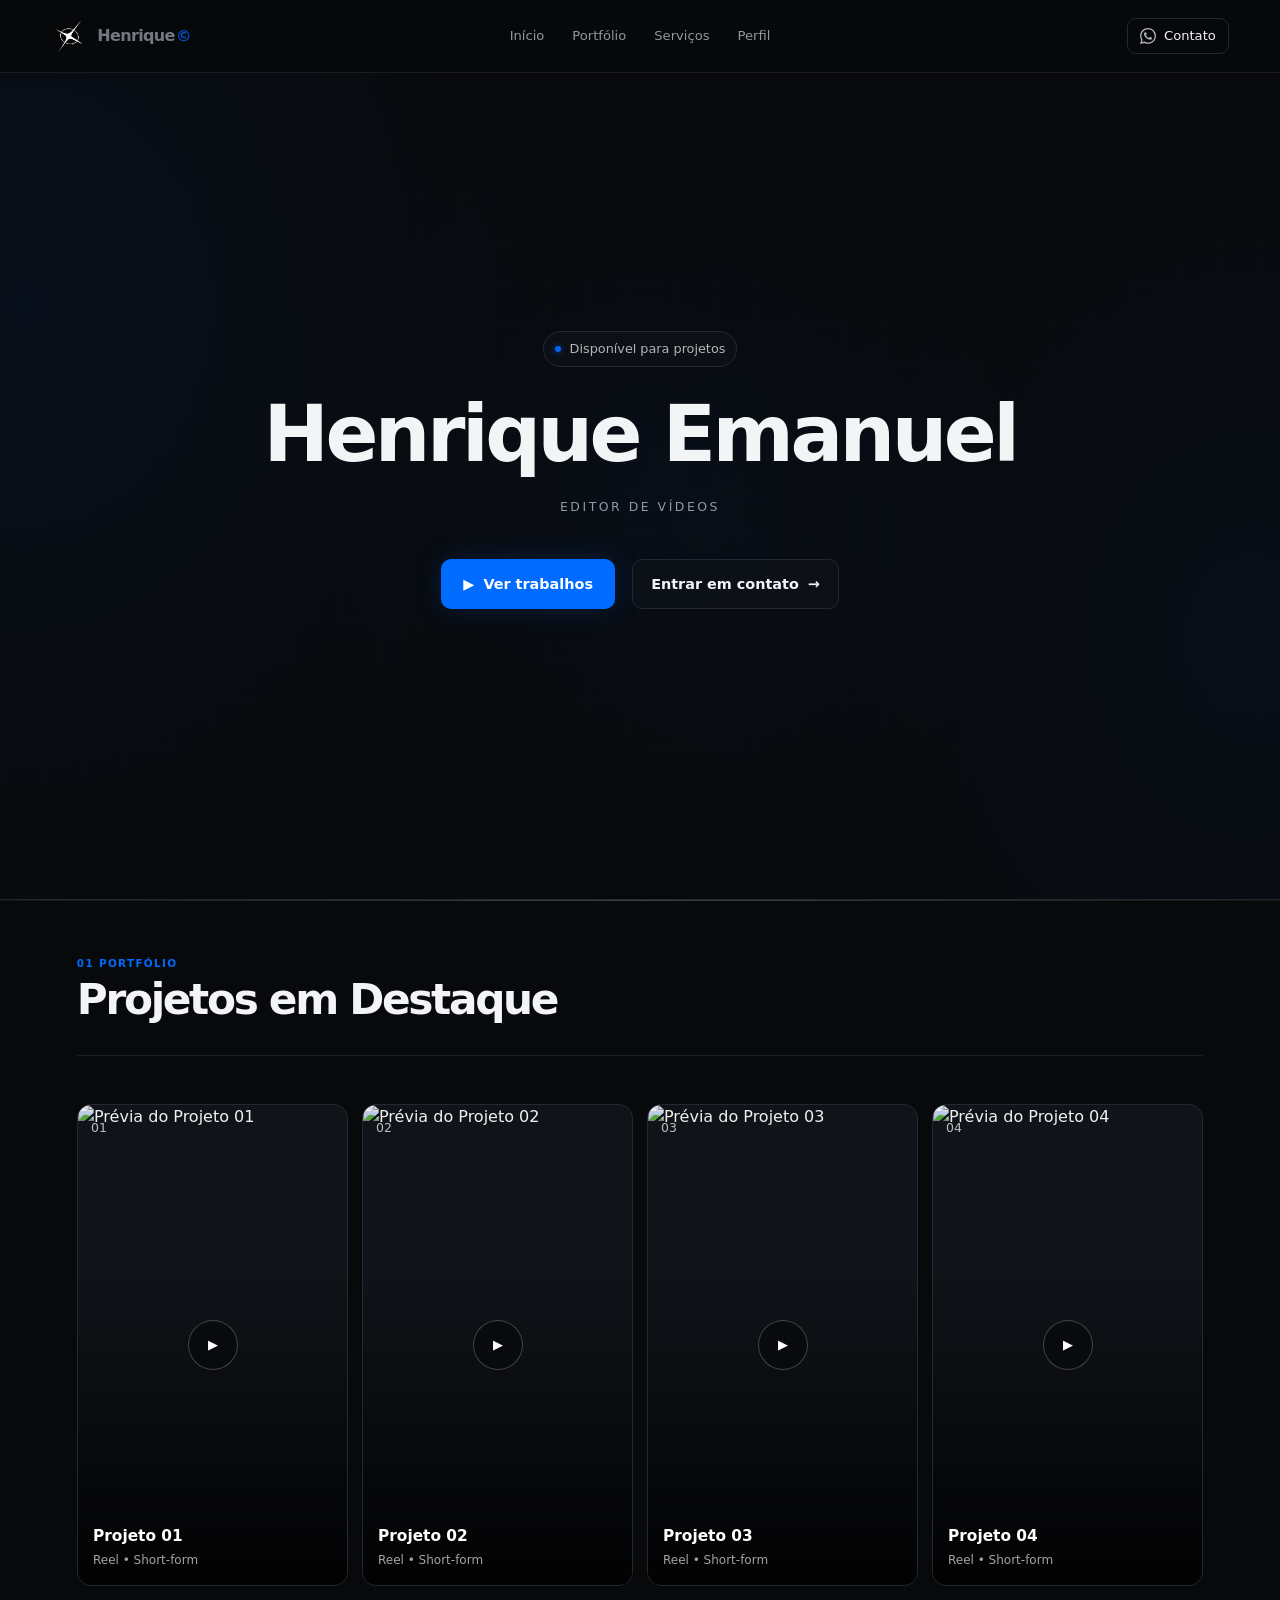
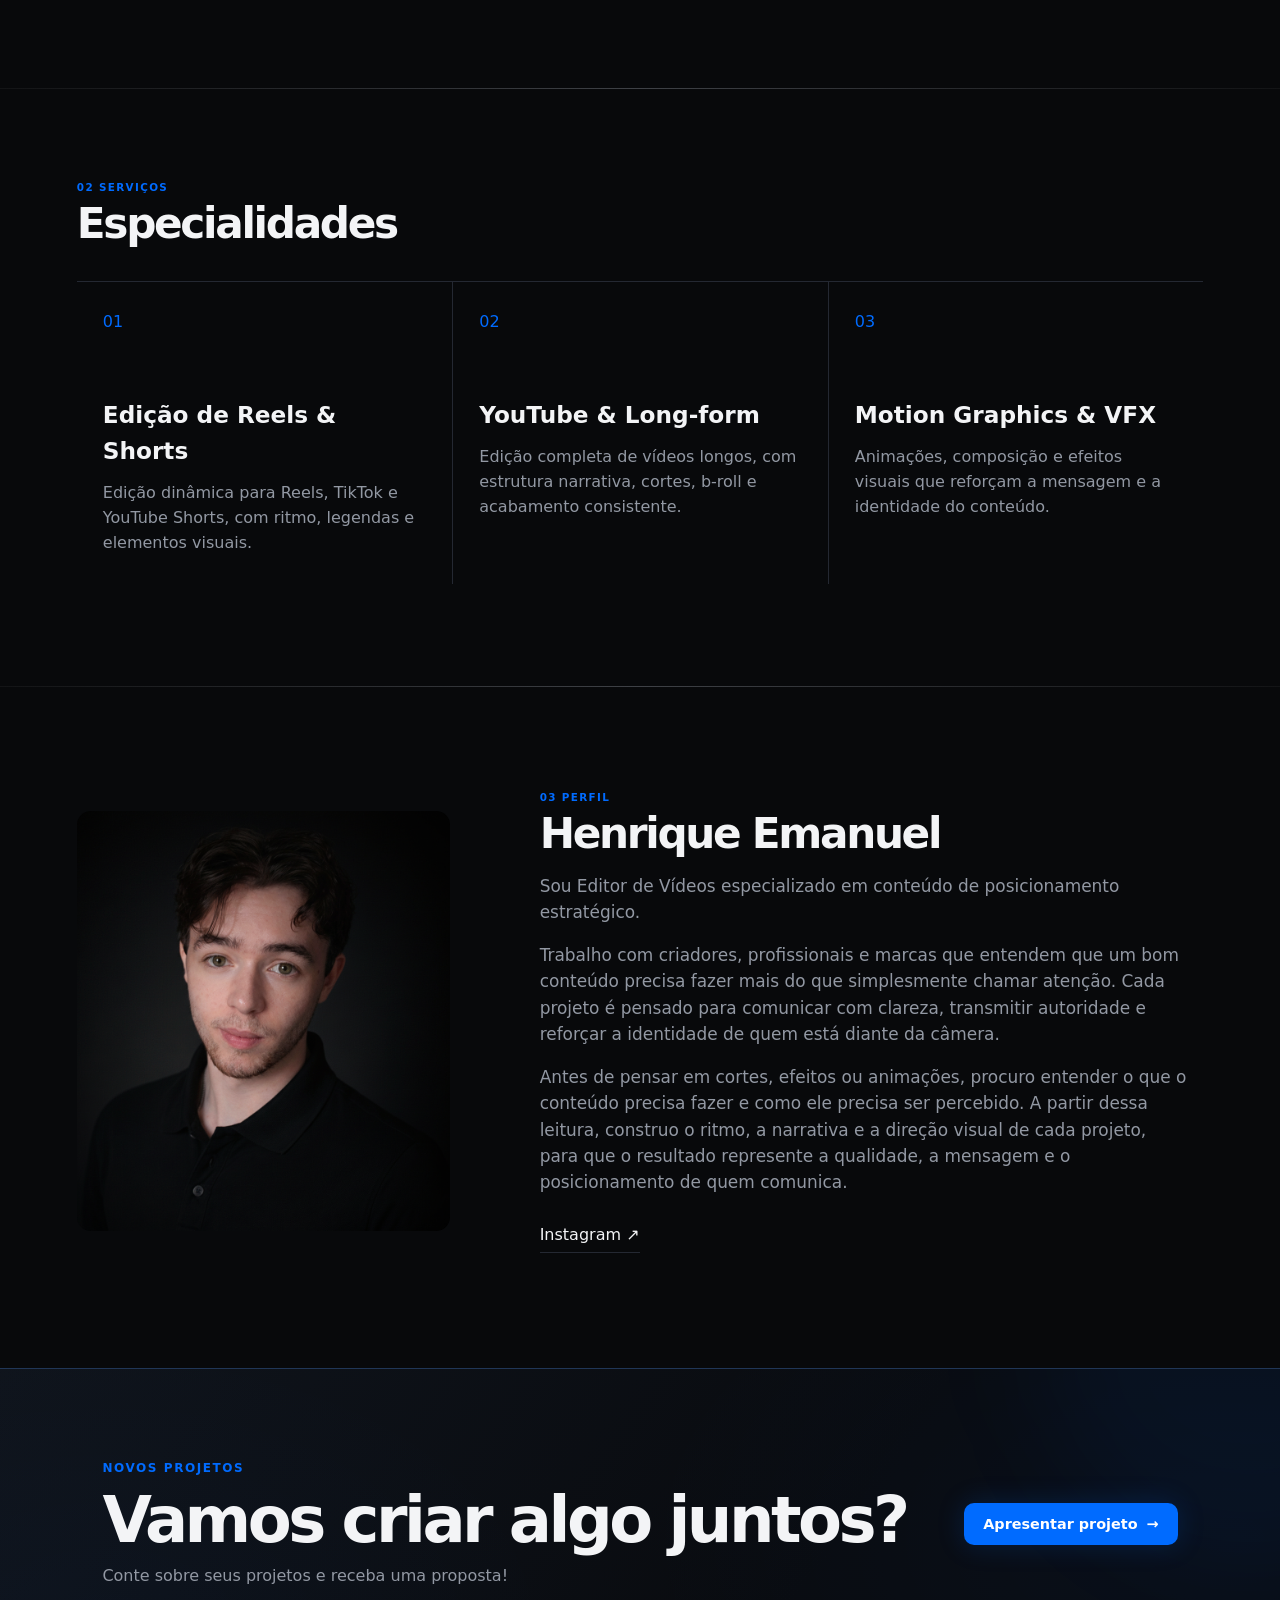
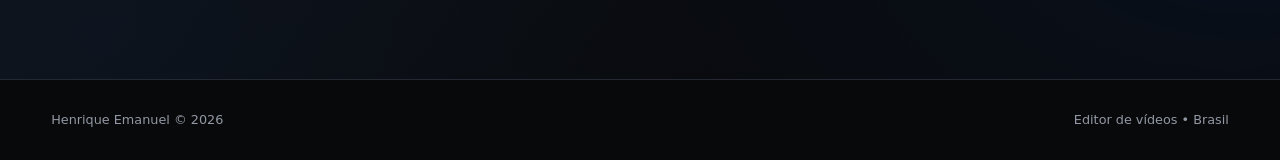
==== commit 89c7cd7d: "Usar favicon oficial no site" ====
--- a/index.html
+++ b/index.html
@@ -7,7 +7,8 @@
   <meta name="description" content="Portfólio de Henrique Emanuel, editor de Reels e vídeos curtos. Edição estratégica, motion design e conteúdo focado em retenção.">
   <meta name="theme-color" content="#08090b">
   <meta name="robots" content="index,follow">
-  <link rel="icon" type="image/png" href="./assets/henrique-logo.png">
+  <link rel="icon" type="image/png" sizes="512x512" href="/assets/favicon-google-512x512.png">
+  <link rel="apple-touch-icon" href="/assets/favicon-google-512x512.png">
   <link rel="preconnect" href="https://i.ytimg.com">
   <link rel="preconnect" href="https://www.youtube.com">
   <script>document.documentElement.classList.add("motion-enabled")</script>
--- a/styles.css
+++ b/styles.css
@@ -0,0 +1,364 @@
+:root{--bg:#08090b;--soft:#0d0f13;--panel:#11141a;--text:#f3f4f6;--muted:#9298a3;--line:#242832;--blue:#006bff;--mx:18%;--my:48%;color-scheme:dark;font-family:Inter,ui-sans-serif,system-ui,-apple-system,BlinkMacSystemFont,"Segoe UI",sans-serif;background:var(--bg);color:var(--text)}
+*{box-sizing:border-box}
+body.player-expanded .reel-card.is-expanded{position:fixed;inset:0;z-index:1000;width:100vw;height:100vh;aspect-ratio:auto;border:0;border-radius:0;background:#000}body.player-expanded .reel-card.is-expanded .video-controls{padding:70px 24px 22px;grid-template-columns:auto auto 100px minmax(120px,1fr) auto}body.player-expanded .reel-card.is-expanded .volume-range{width:100px}body.player-expanded{overflow:hidden}
+html{scroll-behavior:smooth}
+body{margin:0;min-width:320px;background:var(--bg);color:var(--text);font-size:16px;line-height:1.55}
+body::after{content:"";position:fixed;inset:0;z-index:19;pointer-events:none;background:radial-gradient(440px circle at var(--cursor-x,50%) var(--cursor-y,50%),rgba(0,107,255,.042),transparent 58%);opacity:0;transition:opacity .55s ease}body.cursor-active::after{opacity:1}
+a{color:inherit}
+button,a{-webkit-tap-highlight-color:transparent}
+.site-header{position:sticky;top:0;z-index:20;display:grid;height:73px;grid-template-columns:1fr auto 1fr;align-items:center;gap:24px;padding:0 clamp(20px,4vw,64px);border-bottom:1px solid rgba(255,255,255,.08);background:rgba(8,9,11,.84);backdrop-filter:blur(18px)}
+.brand{display:inline-flex;align-items:center;gap:9px;font-weight:700;letter-spacing:-.04em;text-decoration:none}.brand img{display:block;width:37px;height:37px;object-fit:contain;opacity:1}.brand-name{color:var(--muted);opacity:.78;transition:color .2s,opacity .2s}.brand-mark{margin-left:-8px;color:rgba(0,107,255,.72)}.brand:hover .brand-name,.brand:focus-visible .brand-name{color:var(--text);opacity:1}.eyebrow,.service-grid span{color:var(--blue)}
+nav{display:flex;gap:28px}nav a{color:var(--muted);font-size:.82rem;text-decoration:none;transition:color .2s}nav a:hover,nav a:focus-visible{color:var(--text)}
+.nav-contact{justify-self:end;display:inline-flex;align-items:center;justify-content:center;gap:11px;border:1px solid var(--line);border-radius:9px;padding:9px 16px;text-decoration:none;font-size:.86rem}.whatsapp-icon{display:block;width:20px;height:20px;flex:0 0 20px;fill:rgba(243,244,246,.72)}
+.intro-layer{position:fixed;top:73px;right:0;bottom:0;left:0;z-index:0;display:flex;min-height:487px;flex-direction:column;background:var(--bg);backface-visibility:hidden;transform:translateZ(0);transform-origin:center center;will-change:filter,transform,opacity}
+.intro-spacer{height:calc(100vh - 73px);min-height:487px}
+.hero{position:relative;isolation:isolate;display:grid;min-height:0;flex:1;place-items:center;overflow:hidden;padding:54px 24px 42px;border-bottom:1px solid var(--line);background:radial-gradient(ellipse 46% 68% at 50% 48%,rgba(0,107,255,.032),transparent 74%),radial-gradient(ellipse 58% 108% at 2% 28%,rgba(0,107,255,.068),transparent 72%),radial-gradient(ellipse 52% 96% at 98% 68%,rgba(0,107,255,.052),transparent 72%),radial-gradient(ellipse 34% 54% at 58% 56%,rgba(0,107,255,.022),transparent 74%),#08090b}
+.hero-grid{position:absolute;inset:0;z-index:-1;opacity:.32;background-image:linear-gradient(rgba(255,255,255,.025) 1px,transparent 1px),linear-gradient(90deg,rgba(255,255,255,.025) 1px,transparent 1px);background-size:42px 42px;mask-image:linear-gradient(to bottom,transparent,#000 24%,#000 76%,transparent)}
+.hero-content{width:min(1120px,100%);text-align:center;transform:translate3d(0,-22px,0);will-change:filter,opacity}
+.availability{display:inline-flex;align-items:center;gap:9px;margin:0;padding:7px 11px;border:1px solid var(--line);border-radius:999px;background:rgba(17,20,26,.56);color:rgba(243,244,246,.72);font-size:.8rem}.availability span{width:6px;height:6px;border-radius:50%;background:rgba(0,107,255,.95);box-shadow:0 0 6px rgba(0,107,255,.62);animation:availability-pulse 2.4s ease-in-out infinite}
+@keyframes availability-pulse{0%,100%{opacity:.8;box-shadow:0 0 5px rgba(0,107,255,.58)}50%{opacity:1;box-shadow:0 0 11px rgba(0,107,255,.86),0 0 0 3px rgba(0,107,255,.1)}}
+h1{margin:32px 0 0;font-size:clamp(2.9rem,6.1vw,6.05rem);line-height:.92;letter-spacing:-.045em;font-weight:650;white-space:nowrap}
+.role{margin:27px 0 0;color:var(--muted);font-size:.78rem;letter-spacing:.2em;text-transform:uppercase}
+.hero-actions{display:flex;justify-content:center;gap:17px;flex-wrap:wrap;margin-top:42px}
+.button{display:inline-flex;align-items:center;justify-content:center;gap:9px;min-width:174px;padding:13px 18px;border:1px solid transparent;border-radius:10px;text-decoration:none;font-weight:650;font-size:.9rem;transition:transform .2s,background .2s,border-color .2s}
+.button:hover{transform:translateY(-2px)}.button span{display:inline-flex;align-items:center;line-height:1}.button-primary{background:var(--blue);color:#fff;box-shadow:0 0 28px rgba(0,107,255,.18)}.button-secondary{background:rgba(17,20,26,.58);border-color:var(--line)}
+.section{position:relative;z-index:3;padding:clamp(62px,9vw,120px) clamp(20px,6vw,90px);border-top:1px solid rgba(255,255,255,.045);background:var(--bg)}.section::before{content:"";position:absolute;top:-1px;right:0;left:0;height:1px;background:linear-gradient(to right,transparent,rgba(146,152,163,.34),transparent);pointer-events:none}
+#trabalhos,#servicos,#sobre{scroll-margin-top:73px}
+.work{padding-top:clamp(48px,4.2vw,64px);padding-bottom:clamp(84px,8vw,112px)}.work .section-heading{margin-bottom:48px;padding-bottom:34px}.work .eyebrow{margin-bottom:8px;font-size:.65rem}.work h2{font-size:clamp(1.77rem,3.3vw,3.21rem)}
+.section-heading{display:flex;justify-content:space-between;align-items:end;gap:32px;margin-bottom:34px;padding-bottom:22px;border-bottom:1px solid rgba(255,255,255,.09)}.section-heading>p{max-width:420px;margin:0;color:var(--muted);text-align:right}
+.services{padding-top:clamp(72px,7vw,96px);padding-bottom:clamp(84px,8vw,112px)}.services .section-heading{margin-bottom:36px;padding-bottom:0;border-bottom:0}.services .eyebrow{margin-bottom:8px;font-size:.65rem}.services h2{font-size:clamp(1.77rem,3.3vw,3.21rem)}
+.eyebrow{margin:0 0 10px;font-size:.75rem;font-weight:700;letter-spacing:.13em;text-transform:uppercase}
+h2{margin:0;font-size:clamp(2.1rem,5vw,4.7rem);line-height:1;letter-spacing:-.055em;font-weight:600}
+.reel-grid{display:grid;grid-template-columns:repeat(4,1fr);gap:14px}
+.reel-card{position:relative;aspect-ratio:9/16;overflow:hidden;border:1px solid var(--line);border-radius:14px;background:var(--panel);color:#fff;text-align:left}.reel-poster{width:100%;height:100%;object-fit:cover;transition:transform .4s ease,opacity .25s ease}.reel-card:hover .reel-poster{transform:scale(1.035)}
+.reel-overlay{position:absolute;inset:0;background:linear-gradient(to bottom,rgba(0,0,0,.06) 35%,rgba(0,0,0,.9))}
+.reel-number{position:absolute;top:13px;left:13px;font-size:.78rem;color:rgba(255,255,255,.72)}
+.play{position:absolute;left:50%;top:50%;display:grid;place-items:center;width:50px;height:50px;padding:0;border:1px solid rgba(255,255,255,.24);border-radius:50%;background:rgba(5,7,11,.48);color:#fff;backdrop-filter:blur(10px);cursor:pointer;transform:translate(-50%,-50%);transition:transform .2s,background .2s}.reel-card:hover .play,.play:focus-visible{transform:translate(-50%,-50%) scale(1.08);background:rgba(5,7,11,.72)}
+.reel-info{position:absolute;left:15px;right:15px;bottom:15px;display:grid;gap:3px}.reel-info strong{font-size:.96rem}.reel-info small{color:rgba(255,255,255,.64);font-size:.75rem}
+.reel-overlay,.reel-number,.play,.reel-info{z-index:2;transition-property:opacity,visibility,transform,background;transition-duration:.25s}.reel-card.is-playing .reel-poster,.reel-card.is-playing .reel-overlay,.reel-card.is-playing .reel-number,.reel-card.is-playing>.play,.reel-card.is-playing .reel-info{opacity:0;visibility:hidden;pointer-events:none}.inline-player{position:absolute;inset:0;z-index:3;background:#000}.inline-player::before{content:"";position:absolute;z-index:4;left:50%;top:50%;width:26px;height:26px;margin:-13px;border:2px solid rgba(255,255,255,.22);border-top-color:var(--blue);border-radius:50%;animation:player-loading .8s linear infinite}.inline-player.is-ready::before{display:none}@keyframes player-loading{to{transform:rotate(360deg)}}.player-mount,.inline-player iframe{display:block;width:100%;height:100%;border:0}.video-controls{position:absolute;right:0;bottom:0;left:0;z-index:5;display:grid;grid-template-columns:auto auto 66px minmax(50px,1fr) auto;align-items:center;gap:8px;padding:42px 10px 10px;background:linear-gradient(to bottom,transparent,rgba(0,0,0,.82));opacity:0;pointer-events:none;transition:opacity .25s}.inline-player.is-ready .video-controls{opacity:1;pointer-events:auto}.control-button{display:grid;place-items:center;min-width:30px;height:30px;padding:0 7px;border:0;border-radius:6px;background:rgba(8,9,11,.58);color:#fff;font:inherit;font-size:.78rem;cursor:pointer}.control-button:hover,.control-button:focus-visible{background:rgba(255,255,255,.16)}.video-progress,.volume-range{height:4px;margin:0;accent-color:var(--blue);cursor:pointer}.volume-range{width:66px}.reel-card:fullscreen{width:100vw;height:100vh;aspect-ratio:auto;border:0;border-radius:0;background:#000}.reel-card:fullscreen .video-controls{padding:70px 24px 22px;grid-template-columns:auto auto 100px minmax(120px,1fr) auto}.reel-card:fullscreen .volume-range{width:100px}
+.audio-control{position:absolute;top:54px;right:12px;z-index:6;display:flex;align-items:center;gap:7px;opacity:0;pointer-events:none;transition:opacity .22s ease}.inline-player.is-ready .audio-control{opacity:1;pointer-events:auto}.audio-control .volume-range{width:0;opacity:0;transition:width .22s ease,opacity .18s ease}.audio-control:hover .volume-range,.audio-control:focus-within .volume-range{width:72px;opacity:1}.inline-player>.playback-toggle{position:absolute;left:50%;top:50%;z-index:6;width:52px;height:52px;border:1px solid rgba(255,255,255,.2);border-radius:50%;font-size:1rem;transform:translate(-50%,-50%);opacity:1;transition:opacity .22s ease,background .2s ease}.inline-player.is-video-playing>.playback-toggle{opacity:0}.inline-player.is-video-playing:hover>.playback-toggle,.inline-player.is-video-playing>.playback-toggle:focus-visible{opacity:1}.inline-player .video-controls{right:10px;bottom:12px;left:10px;grid-template-columns:minmax(0,1fr) auto;gap:9px;padding:34px 0 0;background:linear-gradient(to bottom,transparent,rgba(0,0,0,.76));}.video-controls .video-progress{width:100%}.video-controls .fullscreen-toggle{margin-left:3px}.reel-card:fullscreen .audio-control,body.player-expanded .reel-card.is-expanded .audio-control{top:28px;right:24px}.reel-card:fullscreen .inline-player>.playback-toggle,body.player-expanded .reel-card.is-expanded .inline-player>.playback-toggle{width:64px;height:64px}.reel-card:fullscreen .video-controls,body.player-expanded .reel-card.is-expanded .video-controls{right:24px;bottom:20px;left:24px;padding:46px 0 0;grid-template-columns:minmax(0,1fr) auto}.service-grid{display:grid;grid-template-columns:repeat(3,1fr);border-top:1px solid var(--line)}.service-grid article{min-height:250px;padding:28px 26px}.service-grid article+article{border-left:1px solid var(--line)}.service-grid h3{margin:62px 0 12px;font-size:1.45rem}.service-grid p{margin:0;color:var(--muted)}
+.about{display:grid;grid-template-columns:minmax(260px,.72fr) minmax(320px,1.28fr);gap:clamp(38px,7vw,90px);align-items:center;padding-top:clamp(84px,8vw,112px)}.about .eyebrow{margin-bottom:8px;font-size:.65rem}.about h2{font-size:clamp(1.77rem,3.3vw,3.21rem)}.about figure{margin:0;overflow:hidden;min-height:420px;border-radius:14px;background:var(--panel)}.about img{display:block;width:100%;height:100%;min-height:420px;object-fit:cover}.about>div>p:not(.eyebrow){max-width:650px;color:var(--muted);font-size:1.06rem}.mobile-copy{display:none}.text-links{display:flex;gap:22px;margin-top:28px}.text-links a{text-decoration:none;border-bottom:1px solid var(--line);padding-bottom:4px}
+.cta{--cta-x:72%;--cta-y:45%;position:relative;z-index:3;overflow:hidden;display:flex;justify-content:space-between;align-items:center;gap:34px;margin:0;padding:clamp(54px,8vw,90px) clamp(34px,8vw,110px);border-top:1px solid #203657;background:radial-gradient(ellipse 62% 150% at 96% 54%,rgba(0,107,255,.052),transparent 74%),radial-gradient(ellipse 48% 125% at 8% 85%,rgba(0,107,255,.027),transparent 76%),linear-gradient(125deg,#0f141c,#090b0f 64%)}.cta::before{content:"";position:absolute;inset:0;z-index:0;pointer-events:none;background:radial-gradient(440px circle at var(--cta-x) var(--cta-y),rgba(0,107,255,.048),transparent 60%);opacity:0;transition:opacity .5s ease}.cta.cursor-active::before{opacity:1}.cta::after{content:"";position:absolute;z-index:0;width:420px;height:420px;right:-180px;top:-240px;border-radius:50%;background:rgba(0,107,255,.052);filter:blur(58px)}.cta>*{position:relative;z-index:1}.cta p:not(.eyebrow){margin:12px 0 0;color:var(--muted)}.cta .button{flex:0 0 auto}
+footer{position:relative;z-index:3;display:flex;justify-content:space-between;gap:20px;padding:30px clamp(20px,4vw,56px);border-top:1px solid var(--line);background:var(--bg);color:var(--muted);font-size:.8rem}
+.brand,.site-header nav,.nav-contact,.availability,h1,.role,.hero-actions{transition:opacity 1.05s cubic-bezier(.16,1,.3,1),transform 1.05s cubic-bezier(.16,1,.3,1)}
+.motion-enabled body:not(.is-ready) .brand{opacity:0;transform:translateX(-18px)}.motion-enabled body:not(.is-ready) .site-header nav{opacity:0;transform:translateY(-14px)}.motion-enabled body:not(.is-ready) .nav-contact{opacity:0;transform:translateX(18px)}.motion-enabled body.is-ready .site-header nav{transition-delay:.1s}.motion-enabled body.is-ready .nav-contact{transition-delay:.18s}
+body:not(.is-ready) .availability,body:not(.is-ready) h1,body:not(.is-ready) .role,body:not(.is-ready) .hero-actions{opacity:0;transform:translateY(15px)}
+body.is-ready h1{transition-delay:.1s}body.is-ready .role{transition-delay:.2s}body.is-ready .hero-actions{transition-delay:.3s}
+.motion-enabled [data-reveal]{opacity:0;transform:translate3d(0,24px,0);transition:opacity .9s cubic-bezier(.16,1,.3,1),transform .9s cubic-bezier(.16,1,.3,1);transition-delay:var(--reveal-delay,0ms)}.motion-enabled [data-reveal="slide-x"]{transform:translate3d(-24px,0,0)}.motion-enabled [data-reveal="slide-right"]{transform:translate3d(24px,0,0)}.motion-enabled [data-reveal].revealed{opacity:1;transform:translate3d(0,0,0)}
+@media(max-width:800px){body::after{display:none}.site-header{height:65px;grid-template-columns:1fr auto;padding:0 18px}.site-header nav{display:none}.nav-contact{grid-column:2}.brand{gap:8px}.brand img{width:32px;height:32px}.intro-layer{top:65px;min-height:545px;will-change:filter,transform,opacity}.intro-spacer{height:calc(100svh - 65px);min-height:545px}.hero{padding:38px 18px 30px;background:radial-gradient(ellipse 92% 68% at 50% 42%,rgba(0,107,255,.07),transparent 72%),radial-gradient(ellipse 82% 105% at -18% 44%,rgba(0,107,255,.075),transparent 74%),radial-gradient(ellipse 80% 110% at 118% 62%,rgba(0,107,255,.062),transparent 76%),#08090b}.hero-grid{opacity:.2;background-size:48px 48px;background-image:linear-gradient(rgba(255,255,255,.018) 1px,transparent 1px),linear-gradient(90deg,rgba(255,255,255,.018) 1px,transparent 1px);mask-image:linear-gradient(to bottom,transparent,#000 20%,#000 78%,transparent)}.hero-content{transform:translate3d(0,-12px,0)}.hero-actions{flex-direction:column;gap:14px;margin-top:35px}.hero-actions .button{width:100%}.hero-actions .button-secondary span{font-size:1.4em;line-height:1;transform:none}h1{margin-top:26px;font-size:clamp(2.05rem,8.7vw,3.55rem);letter-spacing:-.035em}.role{margin-top:22px}#trabalhos,#servicos,#sobre{scroll-margin-top:65px}.work{padding-top:42px}.work .section-heading{margin-bottom:40px;padding-bottom:27px}.section-heading{align-items:flex-start;flex-direction:column;padding-bottom:18px}.section-heading>p{text-align:left}.reel-grid{grid-template-columns:1fr;gap:18px;max-width:430px;margin-inline:auto}.reel-card{width:100%}.video-controls{grid-template-columns:auto auto minmax(44px,1fr) auto}.volume-range{display:none}.service-grid{grid-template-columns:1fr}.service-grid article{min-height:auto;padding:28px 0}.service-grid article+article{border-left:0;border-top:1px solid var(--line)}.service-grid h3{margin-top:24px}.about{grid-template-columns:1fr;gap:34px}.about figure,.about img{min-height:340px}.about h2{font-size:clamp(2rem,9vw,3.05rem)}.about>div>p:not(.eyebrow){font-size:.98rem;line-height:1.62}.about .desktop-copy{display:none}.about .mobile-copy{display:block}.about .mobile-copy+.mobile-copy{margin-top:22px}.cta{align-items:flex-start;flex-direction:column;background:radial-gradient(ellipse 100% 110% at 92% 52%,rgba(0,107,255,.07),transparent 72%),radial-gradient(ellipse 86% 115% at -12% 80%,rgba(0,107,255,.045),transparent 75%),linear-gradient(125deg,#0f141c,#090b0f 68%)}.cta::after{right:-230px;top:-210px;opacity:.68}.cta .button{width:100%}footer{flex-direction:row;align-items:center;justify-content:space-between;gap:14px;padding:24px 20px;font-size:.68rem;white-space:nowrap}.motion-enabled [data-reveal]{transform:translate3d(0,28px,0);transition-duration:.85s}.motion-enabled [data-reveal="slide-x"]{transform:translate3d(-22px,0,0)}.motion-enabled [data-reveal="slide-right"]{transform:translate3d(22px,0,0)}.motion-enabled [data-reveal].revealed{transform:translate3d(0,0,0)}}
+@media(prefers-reduced-motion:reduce){html{scroll-behavior:auto}.intro-layer{filter:none!important;transform:none!important}.button,.reel-card img,.play,.brand,.site-header nav,.nav-contact,.availability,h1,.role,.hero-actions,[data-reveal]{transition:none!important}.motion-enabled [data-reveal]{opacity:1;transform:none}.availability span{animation:none}}
+
+/* Refined inline-player layout: contained video and clean, separated controls. */
+.reel-card{isolation:isolate;contain:paint;transform:translateZ(0)}
+.inline-player,.player-mount,.inline-player iframe{overflow:hidden;border-radius:inherit}
+.inline-player .audio-control{top:72px;right:auto;left:14px;gap:8px}
+.inline-player>.playback-toggle{display:none!important}
+.inline-player .video-controls,
+.reel-card:fullscreen .video-controls,
+body.player-expanded .reel-card.is-expanded .video-controls{inset:0;display:block;padding:0;background:none;opacity:0;pointer-events:none}
+.inline-player.is-ready .video-controls{opacity:1;pointer-events:none}
+.inline-player .video-controls .video-progress{position:absolute;right:12px;bottom:50px;left:12px;width:calc(100% - 24px);height:6px;pointer-events:auto;filter:drop-shadow(0 1px 2px rgba(0,0,0,.72))}
+.inline-player .video-controls .fullscreen-toggle{position:absolute;right:12px;bottom:12px;width:34px;height:34px;margin:0;pointer-events:auto}
+.reel-card:fullscreen .audio-control,
+body.player-expanded .reel-card.is-expanded .audio-control{top:74px;right:auto;left:24px}
+.reel-card:fullscreen .video-controls .video-progress,
+body.player-expanded .reel-card.is-expanded .video-controls .video-progress{right:24px;bottom:64px;left:24px;width:calc(100% - 48px)}
+.reel-card:fullscreen .video-controls .fullscreen-toggle,
+body.player-expanded .reel-card.is-expanded .video-controls .fullscreen-toggle{right:24px;bottom:20px}
+
+/* Final alignment of the compact player controls. */
+.inline-player .audio-control{top:64px}
+.inline-player .video-controls .video-progress{right:58px;bottom:64px;width:calc(100% - 70px)}
+.inline-player .video-controls .fullscreen-toggle{right:12px;bottom:47px;width:40px;height:40px;font-size:1.15rem;line-height:1}
+.reel-card:fullscreen .audio-control,
+body.player-expanded .reel-card.is-expanded .audio-control{top:62px}
+.reel-card:fullscreen .video-controls .video-progress,
+body.player-expanded .reel-card.is-expanded .video-controls .video-progress{right:78px;bottom:70px;width:calc(100% - 102px)}
+.reel-card:fullscreen .video-controls .fullscreen-toggle,
+body.player-expanded .reel-card.is-expanded .video-controls .fullscreen-toggle{right:24px;bottom:51px;width:44px;height:44px;font-size:1.3rem}
+
+/* Lift the lower control row above YouTube branding and tighten fullscreen. */
+.inline-player .video-controls .video-progress{right:54px;bottom:78px;width:calc(100% - 66px)}
+.inline-player .video-controls .fullscreen-toggle{right:12px;bottom:64px;width:34px;height:34px;font-size:1.05rem}
+.reel-card:fullscreen .video-controls .video-progress,
+body.player-expanded .reel-card.is-expanded .video-controls .video-progress{right:70px;bottom:84px;width:calc(100% - 94px)}
+.reel-card:fullscreen .video-controls .fullscreen-toggle,
+body.player-expanded .reel-card.is-expanded .video-controls .fullscreen-toggle{right:24px;bottom:68px;width:38px;height:38px;font-size:1.15rem}
+
+/* Add balanced breathing room around the lower control row. */
+.inline-player .video-controls .video-progress{right:60px;left:18px;width:calc(100% - 78px)}
+.inline-player .video-controls .fullscreen-toggle{right:18px}
+.reel-card:fullscreen .video-controls .video-progress,
+body.player-expanded .reel-card.is-expanded .video-controls .video-progress{right:78px;left:32px;width:calc(100% - 110px)}
+.reel-card:fullscreen .video-controls .fullscreen-toggle,
+body.player-expanded .reel-card.is-expanded .video-controls .fullscreen-toggle{right:32px}
+
+/* Match YouTube's transient chrome: custom controls fade after inactivity. */
+.inline-player .audio-control,
+.inline-player .video-controls{transition:opacity .38s cubic-bezier(.4,0,.2,1)}
+.inline-player.is-ready:not(.controls-visible) .audio-control,
+.inline-player.is-ready:not(.controls-visible) .video-controls{opacity:0}
+.inline-player.is-ready:not(.controls-visible) .audio-control,
+.inline-player.is-ready:not(.controls-visible) .video-controls .video-progress,
+.inline-player.is-ready:not(.controls-visible) .video-controls .fullscreen-toggle{pointer-events:none}
+.inline-player.is-ready.controls-visible .audio-control{opacity:1;pointer-events:auto}
+.inline-player.is-ready.controls-visible .video-controls{opacity:1}
+
+/* Wake hidden controls above the cross-origin YouTube iframe. */
+.controls-wake-area{position:absolute;inset:0;z-index:4;background:transparent;cursor:pointer;pointer-events:auto}
+.inline-player.is-ready.controls-visible .controls-wake-area{pointer-events:none}
+.fullscreen-capture{position:absolute;right:0;bottom:0;z-index:8;width:92px;height:112px;padding:0;border:0;background:transparent;cursor:pointer}
+.expanded-fullscreen-toggle{display:none;position:absolute;top:82px;right:32px;z-index:2147483647;width:48px;height:48px;background:rgba(8,9,11,.72);backdrop-filter:blur(10px);touch-action:manipulation;transition:opacity .25s ease,background .2s ease}
+.expanded-fullscreen-toggle::before{content:"";display:block;width:21px;height:21px;background:#fff;-webkit-mask:url("data:image/svg+xml,%3Csvg xmlns='http://www.w3.org/2000/svg' viewBox='0 0 24 24'%3E%3Cpath d='M3 8h5V3M21 8h-5V3M3 16h5v5M21 16h-5v5' fill='none' stroke='black' stroke-width='2.2' stroke-linecap='round' stroke-linejoin='round'/%3E%3C/svg%3E") center/contain no-repeat;mask:url("data:image/svg+xml,%3Csvg xmlns='http://www.w3.org/2000/svg' viewBox='0 0 24 24'%3E%3Cpath d='M3 8h5V3M21 8h-5V3M3 16h5v5M21 16h-5v5' fill='none' stroke='black' stroke-width='2.2' stroke-linecap='round' stroke-linejoin='round'/%3E%3C/svg%3E") center/contain no-repeat}
+.fullscreen-toggle svg{display:block;width:17px;height:17px;fill:none;stroke:currentColor;stroke-width:1.9;stroke-linecap:round;stroke-linejoin:round}
+.reel-card:fullscreen .fullscreen-toggle svg,
+body.player-expanded .reel-card.is-expanded .fullscreen-toggle svg,
+.expanded-fullscreen-toggle svg{display:none;width:24px;height:24px;color:#fff;stroke:#fff!important;opacity:1!important}
+
+/* Fullscreen mode uses the site's own overlay, keeping an obvious exit control above YouTube chrome. */
+.inline-player .video-controls .fullscreen-toggle{z-index:9}
+body.player-expanded .reel-card.is-expanded .video-controls .fullscreen-toggle{top:28px;right:32px;bottom:auto;width:44px;height:44px;background:rgba(8,9,11,.72);backdrop-filter:blur(10px)}
+body.player-expanded .reel-card.is-expanded .video-controls .video-progress{right:40px;bottom:104px;left:40px;width:calc(100% - 80px)}
+body.player-expanded .reel-card.is-expanded .audio-control{top:82px;left:32px}
+body.player-expanded .reel-card.is-expanded .fullscreen-capture{right:0;bottom:0;width:140px;height:140px}
+body.player-expanded .reel-card.is-expanded .expanded-fullscreen-toggle{display:grid}
+
+/* In expanded viewing, keep the custom controls independent from YouTube's fading chrome. */
+body.player-expanded .reel-card.is-expanded .inline-player .video-controls{pointer-events:none!important}
+body.player-expanded .reel-card.is-expanded .inline-player.is-ready:not(.controls-visible) .video-controls,
+body.player-expanded .reel-card.is-expanded .inline-player.is-ready:not(.controls-visible) .audio-control,
+body.player-expanded .reel-card.is-expanded .inline-player.is-ready:not(.controls-visible) .expanded-fullscreen-toggle{opacity:0!important;pointer-events:none!important}
+body.player-expanded .reel-card.is-expanded .inline-player.is-ready.controls-visible .video-controls,
+body.player-expanded .reel-card.is-expanded .inline-player.is-ready.controls-visible .audio-control,
+body.player-expanded .reel-card.is-expanded .inline-player.is-ready.controls-visible .expanded-fullscreen-toggle{opacity:1!important;pointer-events:auto!important}
+body.player-expanded .reel-card.is-expanded .inline-player.is-ready.controls-visible .video-controls .video-progress{opacity:1!important;pointer-events:auto!important}
+body.player-expanded .reel-card.is-expanded .inline-player .video-controls .fullscreen-toggle{display:none!important}
+body.player-expanded .reel-card.is-expanded .expanded-fullscreen-toggle{color:#fff;border:1px solid rgba(255,255,255,.22);background:rgba(8,9,11,.82);box-shadow:0 10px 30px rgba(0,0,0,.38)}
+body.player-expanded .reel-card.is-expanded .inline-player .audio-control .mute-toggle{width:48px;height:48px;min-width:48px;border-radius:8px;font-size:1.15rem;color:#fff;border:1px solid rgba(255,255,255,.22);background:rgba(8,9,11,.82);box-shadow:0 10px 30px rgba(0,0,0,.38)}
+
+/* Mobile hero emphasis and an always-visible, lightweight availability pulse. */
+@keyframes availability-mobile-pulse{0%,100%{opacity:.72;transform:scale(.9);box-shadow:0 0 4px rgba(0,107,255,.48)}50%{opacity:1;transform:scale(1.16);box-shadow:0 0 10px rgba(0,107,255,.82),0 0 0 3px rgba(0,107,255,.08)}}
+@media(max-width:800px){
+  h1{font-size:clamp(2.55rem,10.8vw,4.2rem);letter-spacing:-.055em}
+  .availability span{animation:availability-mobile-pulse 2.35s ease-in-out infinite}
+}
+
+/* Mobile-only polish: restrained blue, true icon alignment and lighter motion rendering. */
+@media(max-width:800px){
+  .intro-layer{will-change:transform,opacity}
+  .hero{background:radial-gradient(ellipse 92% 68% at 50% 42%,rgba(0,107,255,.018),transparent 74%),radial-gradient(ellipse 84% 108% at -18% 45%,rgba(0,107,255,.014),transparent 76%),radial-gradient(ellipse 82% 112% at 118% 62%,rgba(0,107,255,.012),transparent 78%),#08090b}
+  .hero-grid{opacity:.09;background-image:linear-gradient(rgba(255,255,255,.013) 1px,transparent 1px),linear-gradient(90deg,rgba(255,255,255,.013) 1px,transparent 1px)}
+  .hero-content{will-change:filter}
+  .hero-actions .button-secondary span{display:grid;width:22px;height:22px;flex:0 0 22px;place-items:center;font-size:0;line-height:0;transform:none}
+  .hero-actions .button-secondary span::before{content:"";display:block;width:19px;height:19px;background:currentColor;-webkit-mask:url("data:image/svg+xml,%3Csvg xmlns='http://www.w3.org/2000/svg' viewBox='0 0 24 24'%3E%3Cpath d='M5 12h13M13 7l5 5-5 5' fill='none' stroke='black' stroke-width='2' stroke-linecap='round' stroke-linejoin='round'/%3E%3C/svg%3E") center/contain no-repeat;mask:url("data:image/svg+xml,%3Csvg xmlns='http://www.w3.org/2000/svg' viewBox='0 0 24 24'%3E%3Cpath d='M5 12h13M13 7l5 5-5 5' fill='none' stroke='black' stroke-width='2' stroke-linecap='round' stroke-linejoin='round'/%3E%3C/svg%3E") center/contain no-repeat}
+  .reel-grid{width:calc(100% - 24px);max-width:402px;gap:32px}
+  .cta{background:radial-gradient(ellipse 105% 115% at 94% 52%,rgba(0,107,255,.018),transparent 74%),radial-gradient(ellipse 88% 118% at -12% 80%,rgba(0,107,255,.01),transparent 78%),linear-gradient(125deg,#0d1118,#090b0f 70%)}
+  .cta::after{background:rgba(0,107,255,.025);opacity:.22}
+}
+
+@media(max-width:800px) and (prefers-reduced-motion:reduce){
+  .brand,.nav-contact,.availability,h1,.role,.hero-actions{transition:opacity .8s cubic-bezier(.16,1,.3,1),transform .8s cubic-bezier(.16,1,.3,1)!important}
+  .motion-enabled [data-reveal]{opacity:0;transform:translate3d(0,28px,0);transition:opacity .85s cubic-bezier(.16,1,.3,1),transform .85s cubic-bezier(.16,1,.3,1)!important}
+  .motion-enabled [data-reveal="slide-x"]{transform:translate3d(-22px,0,0)}
+  .motion-enabled [data-reveal="slide-right"]{transform:translate3d(22px,0,0)}
+  .motion-enabled [data-reveal].revealed{opacity:1;transform:translate3d(0,0,0)}
+  .availability span{animation:availability-mobile-pulse 2.35s ease-in-out infinite!important}
+}
+
+/* Mobile bug fixes: stationary hero, no pull-to-refresh artifact and optically centred arrows. */
+@media(max-width:800px){
+  html,body{overscroll-behavior-y:auto}
+  .intro-layer{bottom:auto;height:max(545px,calc(100svh - 65px));transform-origin:center center}
+  .hero{background:#08090b}
+  .hero-grid{display:none}
+  .brand-mark{margin-left:-4px}
+  .hero-actions .button{gap:6px}
+  .hero-actions .button-secondary span{position:relative;top:0}
+  .button-primary{box-shadow:0 0 24px rgba(0,107,255,.12)}
+  .cta{background:#0b0e13}
+  .cta::before,.cta::after{display:none}
+  .cta .button{gap:5px;box-shadow:0 0 22px rgba(0,107,255,.11)}
+  .cta .button span{position:relative;top:0;display:grid;width:22px;height:22px;flex:0 0 22px;place-items:center;font-size:0;line-height:0;transform:none}
+  .cta .button span::before{content:"";display:block;width:19px;height:19px;background:currentColor;-webkit-mask:url("data:image/svg+xml,%3Csvg xmlns='http://www.w3.org/2000/svg' viewBox='0 0 24 24'%3E%3Cpath d='M5 12h13M13 7l5 5-5 5' fill='none' stroke='black' stroke-width='2' stroke-linecap='round' stroke-linejoin='round'/%3E%3C/svg%3E") center/contain no-repeat;mask:url("data:image/svg+xml,%3Csvg xmlns='http://www.w3.org/2000/svg' viewBox='0 0 24 24'%3E%3Cpath d='M5 12h13M13 7l5 5-5 5' fill='none' stroke='black' stroke-width='2' stroke-linecap='round' stroke-linejoin='round'/%3E%3C/svg%3E") center/contain no-repeat}
+  .reel-grid{gap:42px}
+}
+
+/* Mobile arrow alignment uses explicit grid tracks instead of font baselines. */
+@media(max-width:800px){
+  .hero-actions .button-secondary,.cta .button{display:grid;grid-template-columns:auto 22px;align-items:center;justify-content:center;column-gap:7px}
+  .hero-actions .button-secondary .button-label,.cta .button .button-label{display:block;width:auto;height:auto;flex:0 1 auto;font-size:inherit;line-height:1.25}
+  .hero-actions .button-secondary .button-label::before,.cta .button .button-label::before{content:none;display:none}
+  .hero-actions .button-secondary .button-arrow,.cta .button .button-arrow{position:static;top:auto;align-self:center;justify-self:center;margin:0;transform:none}
+}
+
+/* Final proportional header CTA and mobile media/control alignment. */
+.nav-contact{gap:8px;padding:7px 12px;font-size:.82rem}
+.whatsapp-icon{width:16px;height:16px;flex-basis:16px}
+.inline-player iframe{pointer-events:auto}
+.controls-wake-area{display:none}
+.playback-hit-area{position:absolute;top:27%;right:20%;bottom:27%;left:20%;z-index:7;padding:0;border:0;background:transparent;cursor:pointer;touch-action:manipulation}
+.mute-toggle svg{display:block;width:20px;height:20px;fill:none;stroke:#fff;stroke-width:1.9;stroke-linecap:round;stroke-linejoin:round}
+.inline-player .audio-control .mute-toggle,
+.inline-player .video-controls .fullscreen-toggle,
+.expanded-fullscreen-toggle{place-items:center;padding:0;background:rgba(58,60,64,.82);color:#fff}
+.inline-player .video-controls .fullscreen-toggle svg,
+.expanded-fullscreen-toggle::before{margin:auto}
+
+@media(max-width:800px){
+  .nav-contact{gap:7px;padding:7px 11px;font-size:.8rem}
+  .whatsapp-icon{width:16px;height:16px;flex-basis:16px}
+
+  .hero-actions .button-secondary,
+  .cta .button{
+    display:flex;
+    align-items:center;
+    justify-content:center;
+    gap:5px;
+    text-align:center;
+  }
+  .hero-actions .button-secondary .button-label,
+  .cta .button .button-label{
+    display:inline-block;
+    width:auto;
+    height:auto;
+    flex:0 0 auto;
+    line-height:1.2;
+  }
+  .hero-actions .button-secondary .button-arrow,
+  .cta .button .button-arrow{
+    position:relative;
+    top:-2px;
+    display:inline-flex;
+    width:auto;
+    height:auto;
+    flex:0 0 auto;
+    align-items:center;
+    justify-content:center;
+    margin:0;
+    font-size:1.32em;
+    line-height:1;
+    transform:translateX(-1px);
+  }
+  .hero-actions .button-secondary .button-arrow::before,
+  .cta .button .button-arrow::before{content:none;display:none}
+
+  .inline-player .video-controls .video-progress{
+    right:68px;
+    bottom:80px;
+    left:26px;
+    width:calc(100% - 94px);
+    height:4px;
+  }
+  .inline-player .video-controls .fullscreen-toggle{
+    right:20px;
+    bottom:66px;
+    width:30px;
+    height:30px;
+  }
+  .inline-player .audio-control{top:76px;left:22px;gap:0;padding:0;border:0;background:transparent;box-shadow:none;overflow:visible}
+  .inline-player .audio-control .mute-toggle{min-width:38px;width:38px;height:38px;padding:0;border:1px solid rgba(255,255,255,.18);border-radius:8px;font-size:1rem;background:rgba(8,9,11,.82);box-shadow:0 8px 24px rgba(0,0,0,.3)}
+  .inline-player .audio-control .volume-range{position:absolute;top:50%;left:calc(100% + 8px);display:block;width:0;opacity:0;transform:translateY(-50%);transition:width .22s ease,opacity .18s ease}
+  .inline-player .audio-control:focus-within .volume-range{width:82px;opacity:1}
+  .fullscreen-capture{right:0;bottom:48px;width:68px;height:82px}
+
+  body.player-expanded .reel-card.is-expanded .video-controls .video-progress{
+    right:28px;
+    bottom:72px;
+    left:28px;
+    width:calc(100% - 56px);
+    height:4px;
+  }
+  body.player-expanded .reel-card.is-expanded .expanded-fullscreen-toggle{
+    top:22px;
+    right:22px;
+    width:38px;
+    height:38px;
+  }
+  body.player-expanded .reel-card.is-expanded .audio-control{top:22px;left:22px}
+  body.player-expanded .reel-card.is-expanded .inline-player .audio-control .mute-toggle{
+    min-width:40px;
+    width:40px;
+    height:40px;
+    font-size:1rem;
+  }
+}
+
+/* Unified neutral media controls across inline, desktop and mobile playback. */
+.inline-player .audio-control .mute-toggle,
+.inline-player .video-controls .fullscreen-toggle,
+body.player-expanded .reel-card.is-expanded .expanded-fullscreen-toggle{
+  display:grid;
+  place-items:center;
+  padding:0;
+  background:rgba(58,60,64,.82)!important;
+  color:#fff;
+}
+
+/* Mobile hero: a deliberate top-to-bottom sequence, matching the desktop rhythm. */
+@keyframes mobile-hero-drop{
+  0%{opacity:0;transform:translate3d(0,16px,0)}
+  100%{opacity:1;transform:translate3d(0,0,0)}
+}
+@media(max-width:800px){
+  .motion-enabled body:not(.is-ready) .hero-actions{opacity:1;transform:none}
+  .motion-enabled body:not(.is-ready) .availability,
+  .motion-enabled body:not(.is-ready) h1,
+  .motion-enabled body:not(.is-ready) .role,
+  .motion-enabled body:not(.is-ready) .hero-actions .button{opacity:0}
+
+  .motion-enabled body.is-ready .availability,
+  .motion-enabled body.is-ready h1,
+  .motion-enabled body.is-ready .role,
+  .motion-enabled body.is-ready .hero-actions .button{
+    animation:mobile-hero-drop .72s cubic-bezier(.22,1,.36,1) both;
+    will-change:opacity,transform;
+  }
+  .motion-enabled body.is-ready .availability{animation-delay:.05s}
+  .motion-enabled body.is-ready h1{animation-delay:.16s}
+  .motion-enabled body.is-ready .role{animation-delay:.27s}
+  .motion-enabled body.is-ready .hero-actions .button-primary{animation-delay:.38s}
+  .motion-enabled body.is-ready .hero-actions .button-secondary{animation-delay:.49s}
+}
+
+@media(max-width:800px){
+  h1{letter-spacing:-.04em}
+
+  body.player-expanded .reel-card.is-expanded,
+  body.player-expanded .reel-card.is-expanded .inline-player{
+    width:100vw;
+    height:100dvh;
+    min-height:100dvh;
+  }
+  body.player-expanded .reel-card.is-expanded .inline-player{
+    overflow:hidden;
+    border-radius:0;
+    background:#000;
+  }
+  body.player-expanded .reel-card.is-expanded .player-mount{
+    position:absolute;
+    top:50%;
+    left:50%;
+    width:min(100vw,calc(100dvh * 9 / 16));
+    min-width:0;
+    max-width:none;
+    height:min(100dvh,calc(100vw * 16 / 9));
+    border-radius:0;
+    transform:translate(-50%,-50%);
+  }
+  body.player-expanded .reel-card.is-expanded .expanded-fullscreen-toggle{top:88px;right:7.5%}
+  body.player-expanded .reel-card.is-expanded .audio-control{top:88px;left:7.5%}
+  body.player-expanded .reel-card.is-expanded .inline-player .audio-control .mute-toggle{
+    min-width:38px;
+    width:38px;
+    height:38px;
+    padding:0;
+    border-radius:8px;
+    font-size:1rem;
+  }
+  body.player-expanded .reel-card.is-expanded .video-controls .video-progress{
+    right:82px;
+    left:28px;
+    width:calc(100% - 110px);
+    bottom:112px;
+  }
+}
